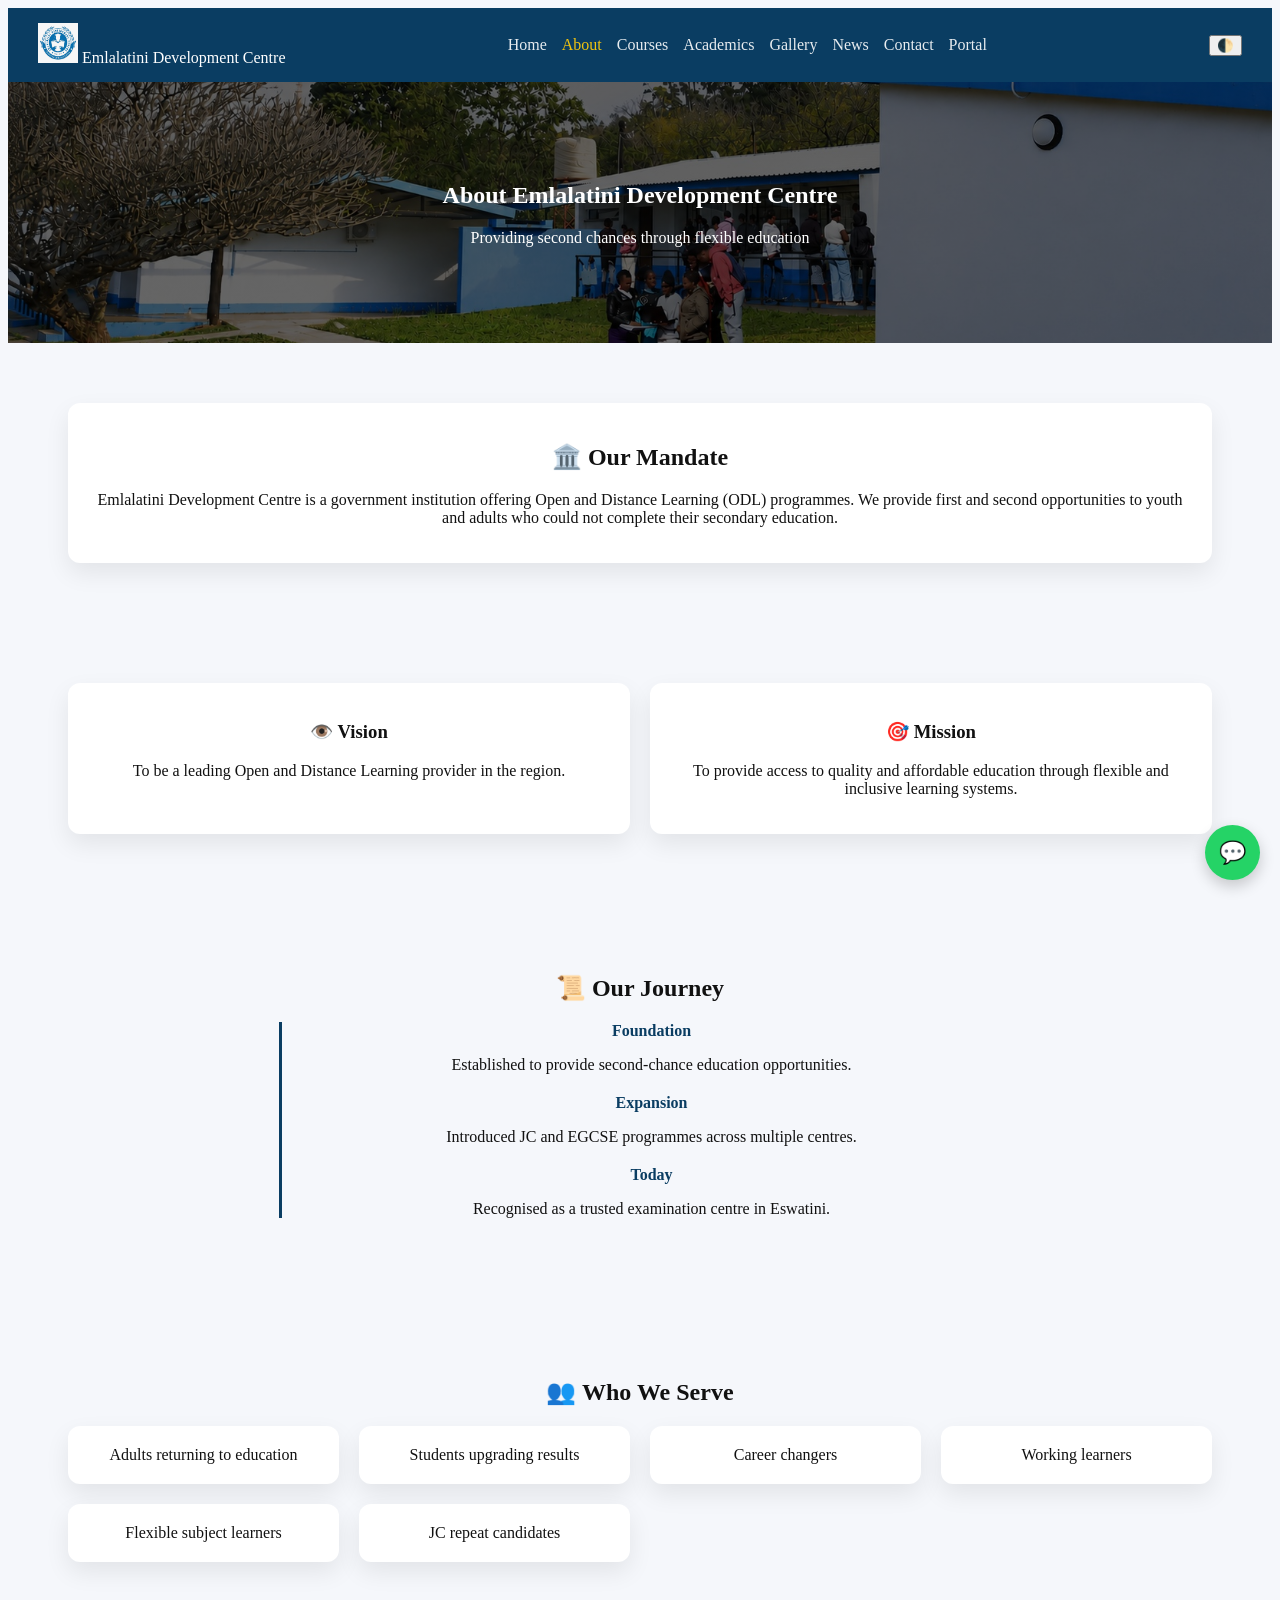
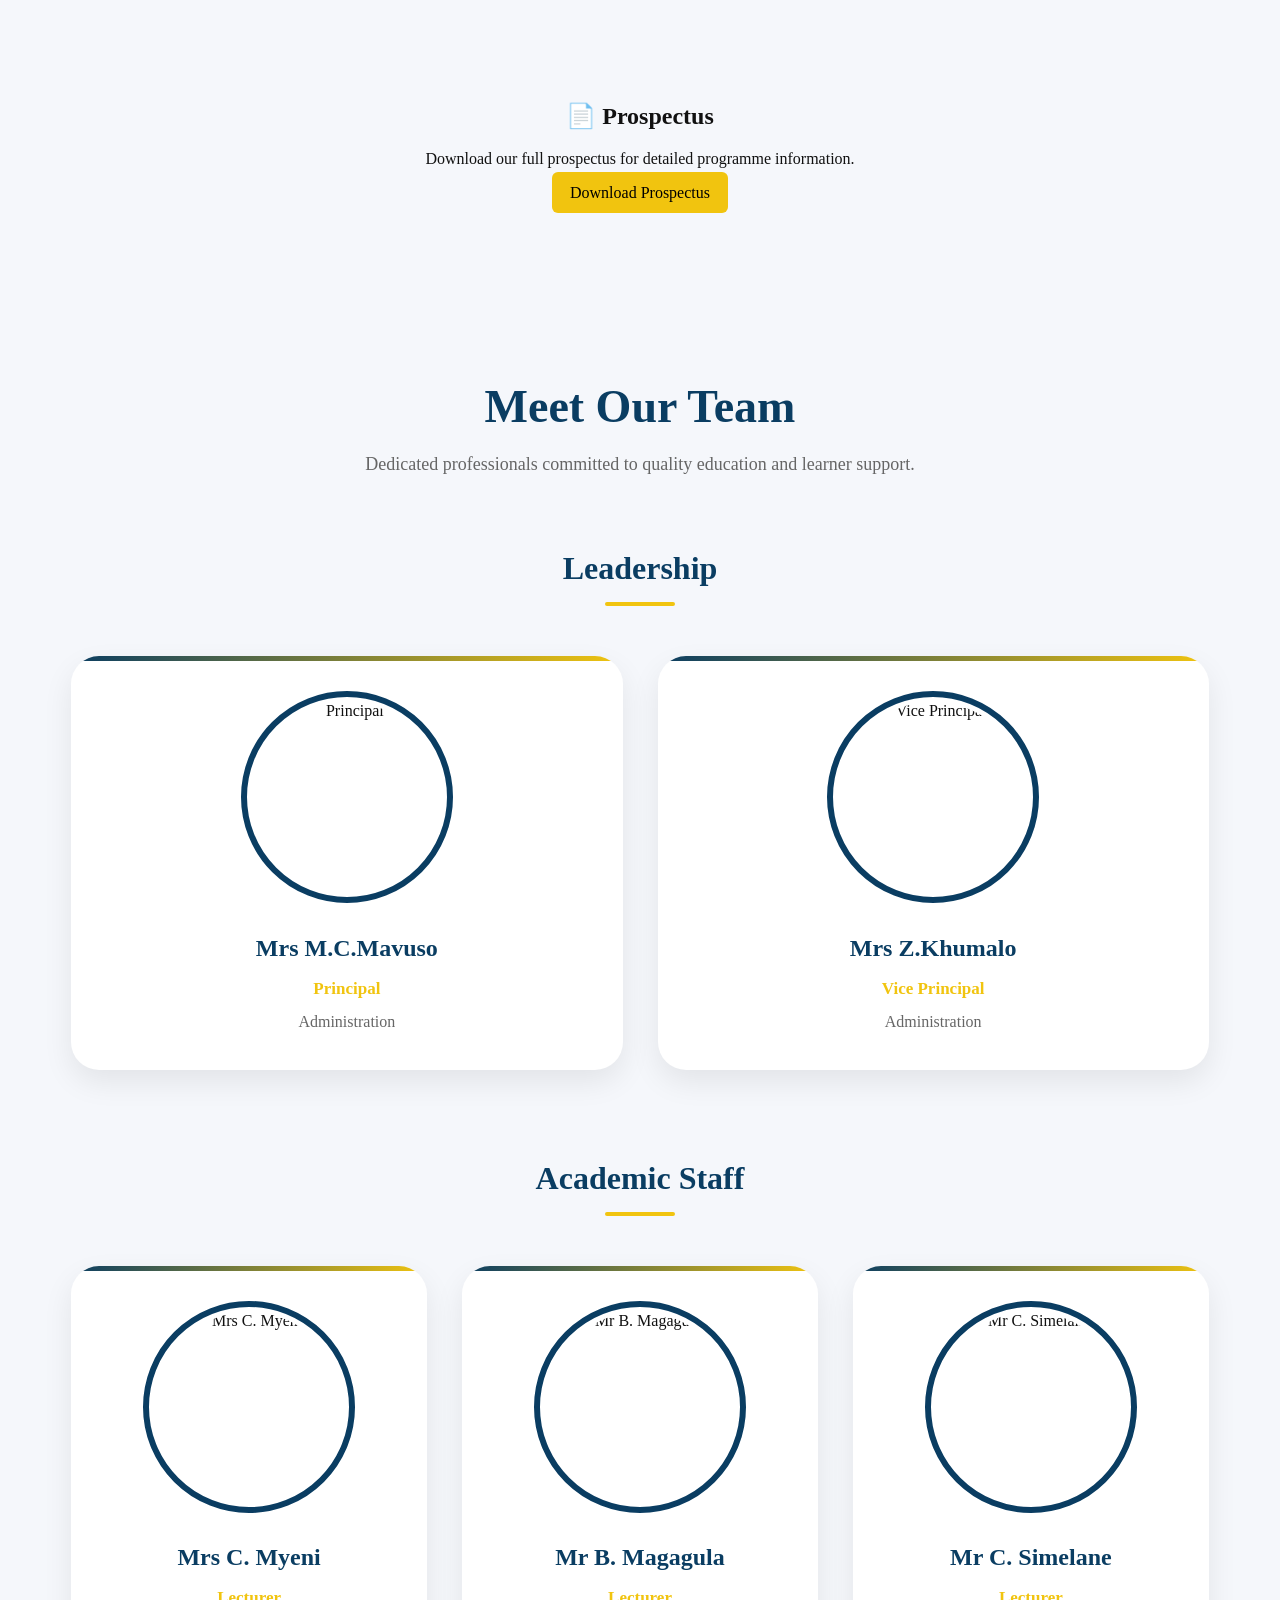
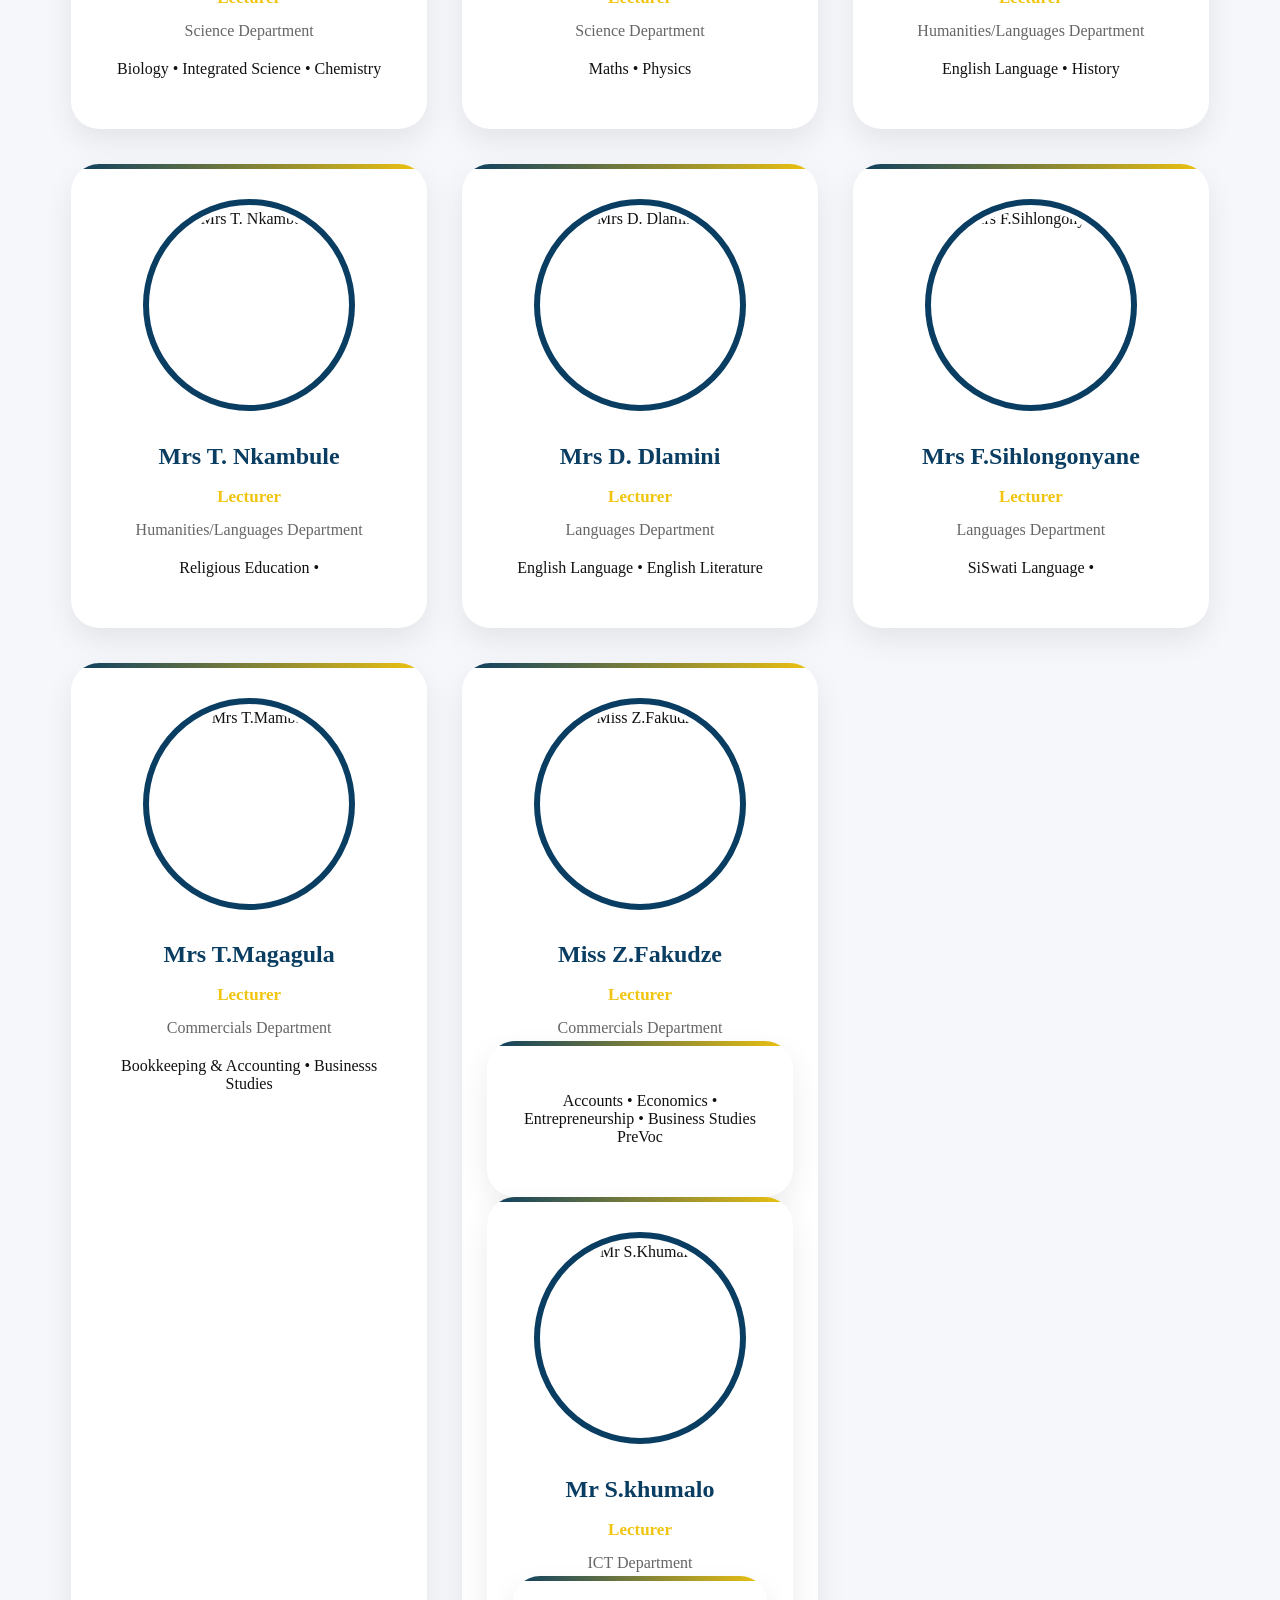
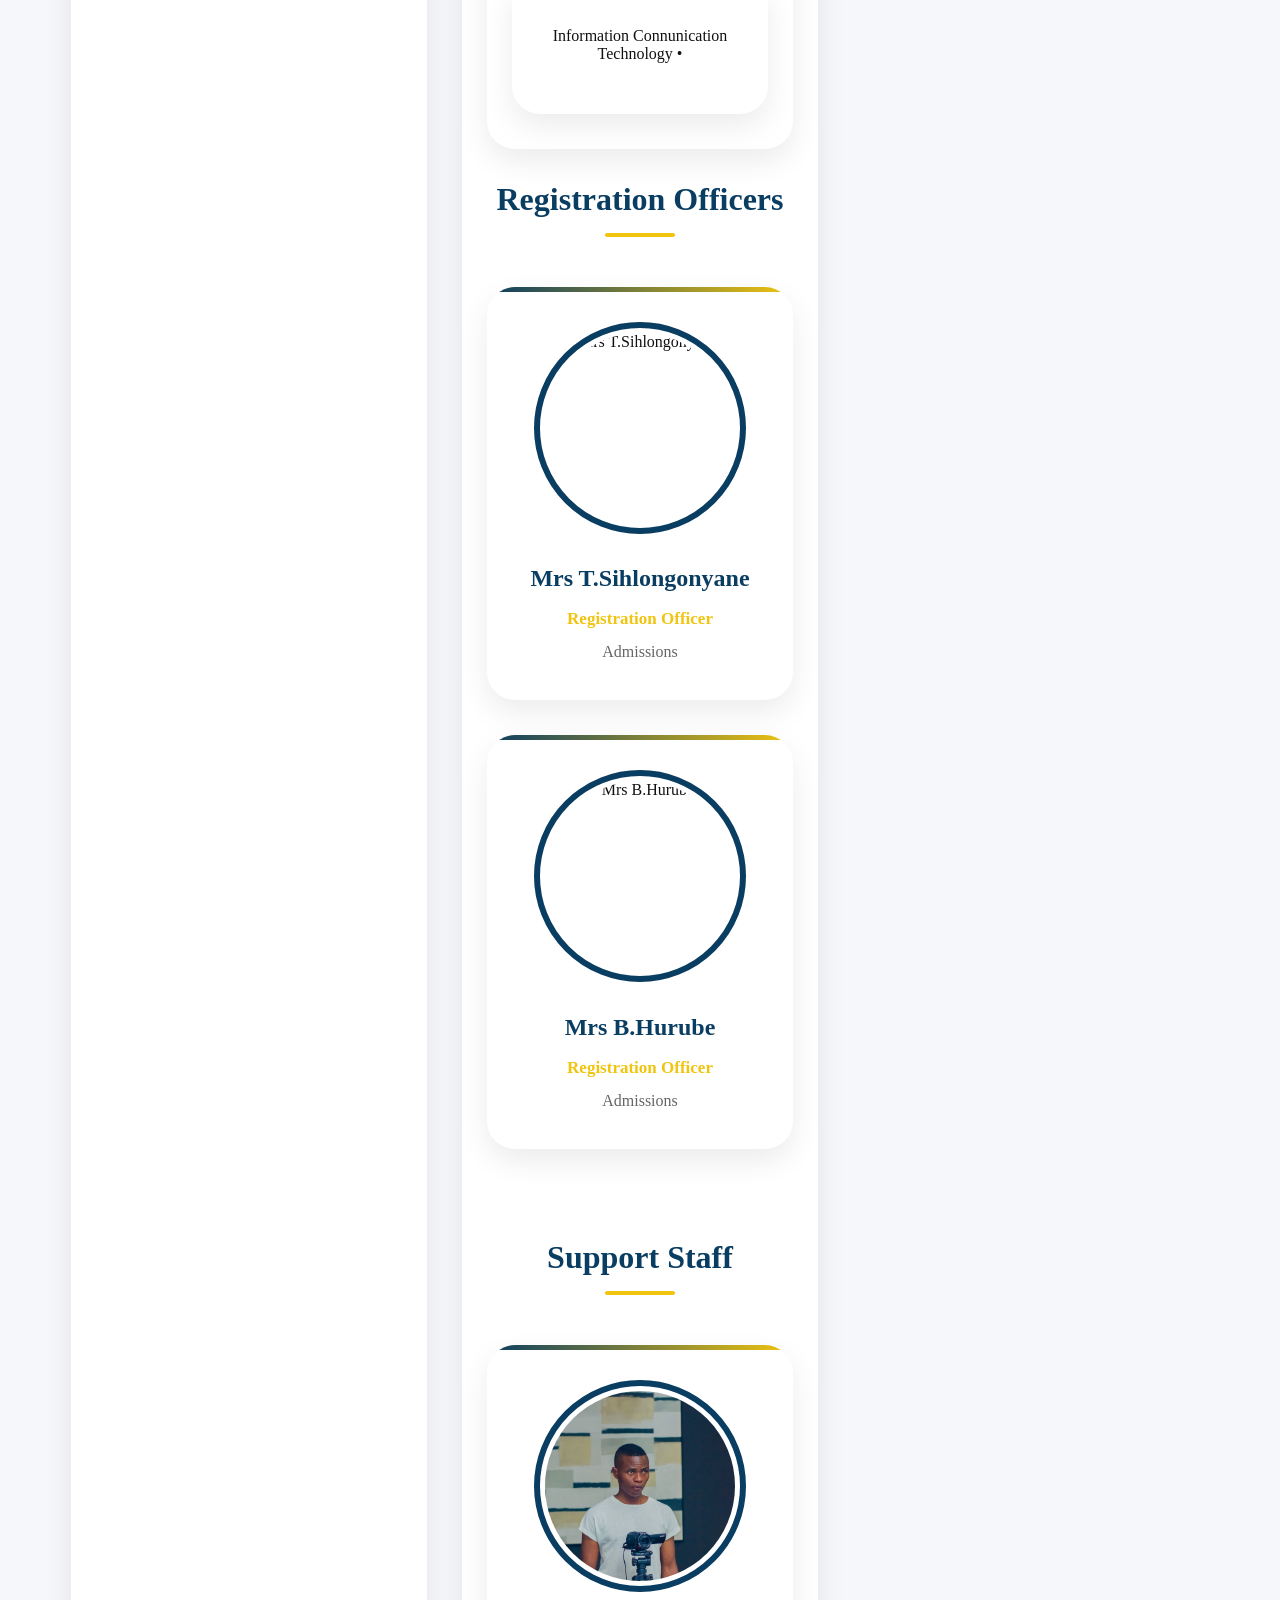
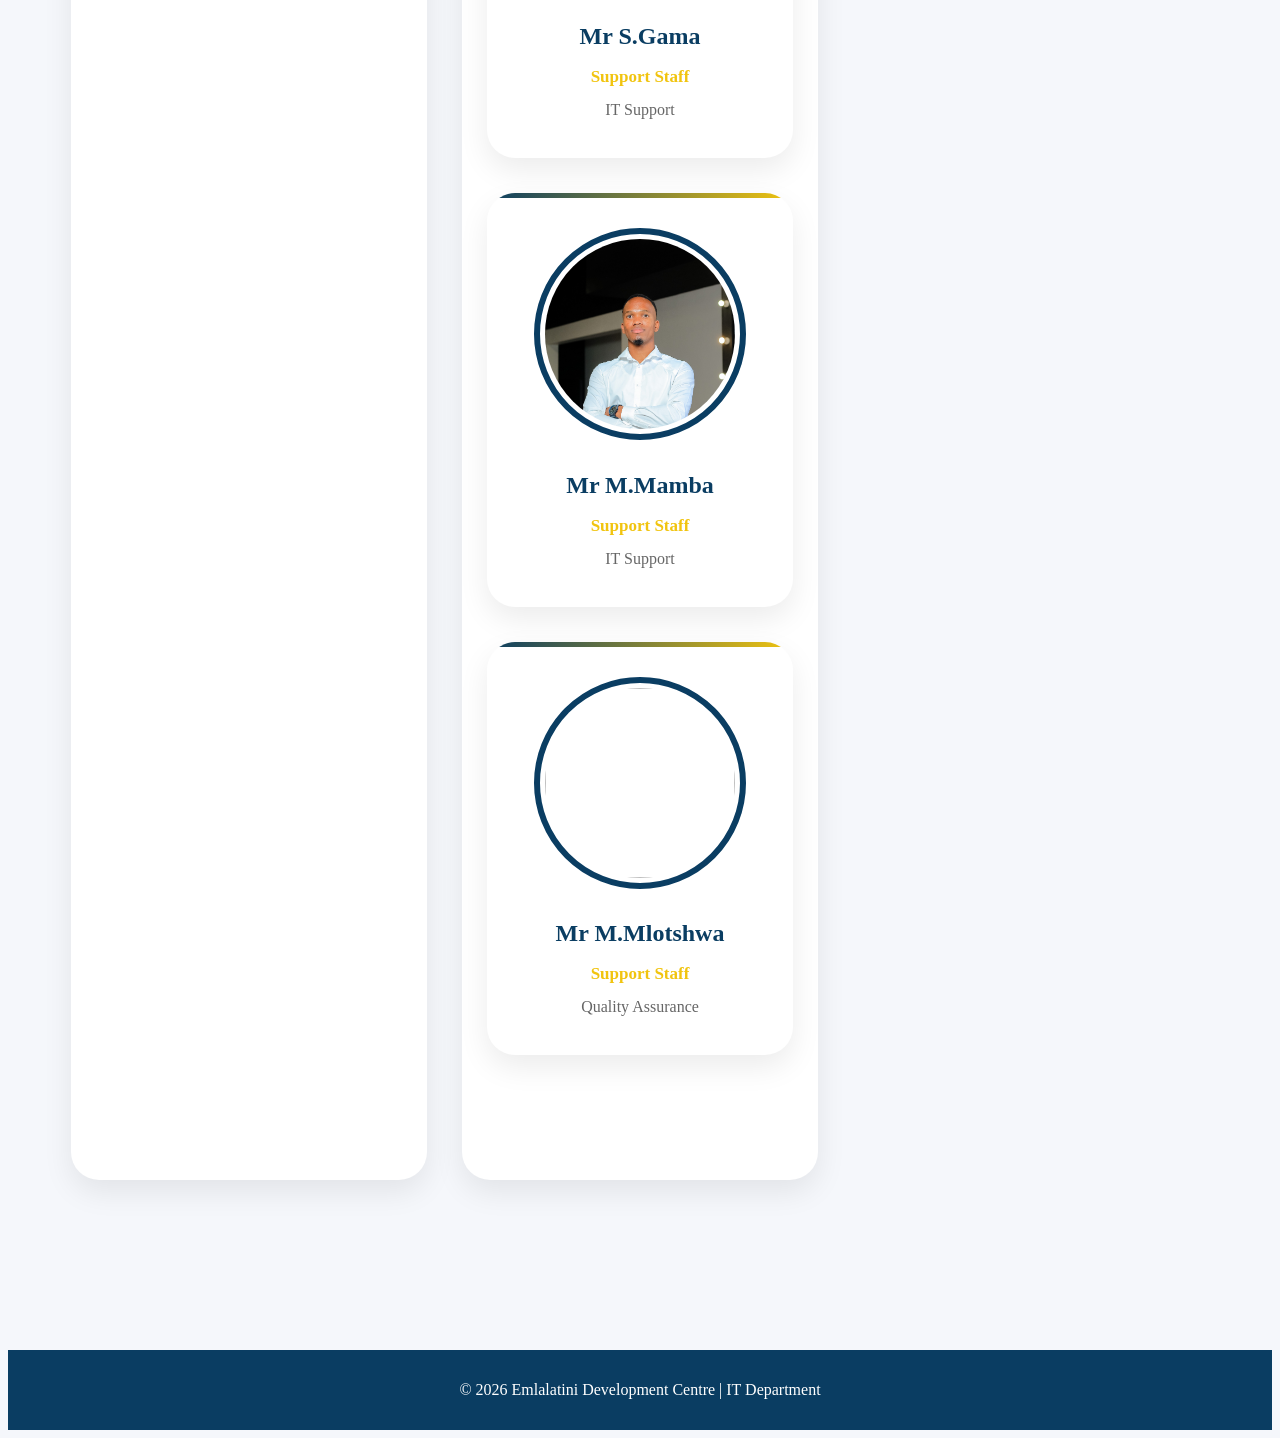
==== about.html @ 03e6cf5f "Update about.html" ====
<!-- ================== about.html ================== -->
<!DOCTYPE html>
<html lang="en">
<head>
<meta charset="UTF-8">
<meta name="viewport" content="width=device-width, initial-scale=1.0">
<title>About | Emlalatini</title>
<link rel="stylesheet" href="style.css">
<script defer src="script.js"></script>
<link rel="icon" type="image/png" href="images/logo.png">

<!-- Google tag (gtag.js) -->
<script async src="https://www.googletagmanager.com/gtag/js?id=G-715D47XJZZ"></script>
<script>
  window.dataLayer = window.dataLayer || [];
  function gtag(){dataLayer.push(arguments);}
  gtag('js', new Date());

  gtag('config', 'G-715D47XJZZ');
</script>
  
</head>
<body>
<header class="header">

<div class="logo" onclick="window.location='index.html'">
  <img src="images/logo.png" alt="Logo">
  <span>Emlalatini Development Centre</span>
</div>

    
  <nav id="nav">
    <a href="index.html">Home</a>
    <a class="active" href="about.html">About</a>
    <a href="courses.html">Courses</a>
    <a href="academics.html">Academics</a>
    <a href="gallery.html">Gallery</a>
    <a href="news.html">News</a>
    <a href="contact.html">Contact</a>
    <a href="login.html">Portal</a>
  </nav>
  <div class="actions">
    <button onclick="toggleDarkMode()" class="dark-btn">🌓</button>
    <div class="menu-toggle" onclick="toggleMenu()">☰</div>
  </div>
</header>

<section class="page-hero">
  <h1>About Emlalatini Development Centre</h1>
  <p>Providing second chances through flexible education</p>
</section>

<!-- MANDATE -->
<section class="section reveal">
  <div class="card">
    <h2>🏛️ Our Mandate</h2>
    <p>
      Emlalatini Development Centre is a government institution offering
      Open and Distance Learning (ODL) programmes. We provide first and
      second opportunities to youth and adults who could not complete
      their secondary education.
    </p>
  </div>
</section>

<!-- VISION & MISSION -->
<section class="section grid reveal">
  <div class="card">
    <h3>👁️ Vision</h3>
    <p>To be a leading Open and Distance Learning provider in the region.</p>
  </div>

  <div class="card">
    <h3>🎯 Mission</h3>
    <p>
      To provide access to quality and affordable education through
      flexible and inclusive learning systems.
    </p>
  </div>
</section>

<!-- TIMELINE -->
<section class="section reveal">
  <h2>📜 Our Journey</h2>

  <div class="timeline">
    <div class="timeline-item">
      <span>Foundation</span>
      <p>Established to provide second-chance education opportunities.</p>
    </div>

    <div class="timeline-item">
      <span>Expansion</span>
      <p>Introduced JC and EGCSE programmes across multiple centres.</p>
    </div>

    <div class="timeline-item">
      <span>Today</span>
      <p>Recognised as a trusted examination centre in Eswatini.</p>
    </div>
  </div>
</section>

<!-- TARGET GROUP -->
<section class="section reveal">
  <h2>👥 Who We Serve</h2>

  <div class="grid">
    <div class="card">Adults returning to education</div>
    <div class="card">Students upgrading results</div>
    <div class="card">Career changers</div>
    <div class="card">Working learners</div>
    <div class="card">Flexible subject learners</div>
    <div class="card">JC repeat candidates</div>
  </div>
</section>

<section class="section">
  <h2>📄 Prospectus</h2>
  <p>Download our full prospectus for detailed programme information.</p>

  <a href="docs/prospectus.pdf" class="btn" download>
    Download Prospectus
  </a>
</section>

  <!-- MEET THE TEAM -->
<section class="section team-section">

  <h2>Meet Our Team</h2>
  <p class="section-subtitle">
    Dedicated professionals committed to quality education and learner support.
  </p>

  <!-- LEADERSHIP -->
  <div class="team-category">
    <h3>Leadership</h3>

    <div class="team-grid">

      <div class="team-card">
        <img src="images/staff/principal.jpg" alt="Principal">
        <h4>Mrs M.C.Mavuso</h4>
        <p class="role">Principal</p>
        <span>Administration</span>
      </div>

      <div class="team-card">
        <img src="images/staff/vice-principal.jpg" alt="Vice Principal">
        <h4>Mrs Z.Khumalo</h4>
        <p class="role">Vice Principal</p>
        <span>Administration</span>
      </div>

    </div>
  </div>

  <!-- ACADEMIC STAFF -->
  <div class="team-category">
    <h3>Academic Staff</h3>

    <div class="team-grid">

     <div class="team-card expand-card">

  <!-- IMAGE -->
  <div class="team-image">
    <img src="images/staff/lecturer1.jpg" alt="Mrs C. Myeni">
  </div>

  <!-- DEFAULT INFO -->
  <div class="team-info">
    <h4>Mrs C. Myeni</h4>
    <p class="role">Lecturer</p>
    <span>Science Department</span>
  </div>

  <!-- HIDDEN DETAILS -->
  <div class="team-expand">

    <p class="subjects">
      Biology • Integrated Science • Chemistry
    </p>

        <div class="team-contact">

      <a href="mailto:nxumalo@emlalatini.org.sz">
        <i class="fas fa-envelope"></i>
      </a>

      <a href="tel:+26876631842">
        <i class="fas fa-phone"></i>
      </a>

      <a href="#">
        <i class="fab fa-facebook-f"></i>
      </a>

      <a href="#">
        <i class="fab fa-linkedin-in"></i>
      </a>

    </div>

  </div>

</div>

      <div class="team-card expand-card">

  <!-- IMAGE -->
  <div class="team-image">
    <img src="images/staff/lecturer2.jpg" alt="Mr B. Magagula">
  </div>

  <!-- DEFAULT INFO -->
  <div class="team-info">
    <h4>Mr B. Magagula</h4>
    <p class="role">Lecturer</p>
    <span>Science Department</span>
  </div>

  <!-- HIDDEN DETAILS -->
  <div class="team-expand">

    <p class="subjects">
      Maths • Physics
    </p>

       <div class="team-contact">

      <a href="mailto:bonganimagagula@emlalatini.org.sz">
        <i class="fas fa-envelope"></i>
      </a>

      <a href="tel:+26876631842">
        <i class="fas fa-phone"></i>
      </a>

      <a href="#">
        <i class="fab fa-facebook-f"></i>
      </a>

      <a href="#">
        <i class="fab fa-linkedin-in"></i>
      </a>

    </div>

  </div>

</div>

      <div class="team-card expand-card">

  <!-- IMAGE -->
  <div class="team-image">
    <img src="images/staff/lecturer3.jpg" alt="Mr C. Simelane">
  </div>

  <!-- DEFAULT INFO -->
  <div class="team-info">
    <h4>Mr C. Simelane</h4>
    <p class="role">Lecturer</p>
    <span>Humanities/Languages Department</span>
  </div>

  <!-- HIDDEN DETAILS -->
  <div class="team-expand">

    <p class="subjects">
      English Language • History
    </p>


    <div class="team-contact">

      <a href="mailto:cannansimelane@emlalatini.org.sz">
        <i class="fas fa-envelope"></i>
      </a>

      <a href="tel:+26876331762">
        <i class="fas fa-phone"></i>
      </a>

      <a href="#">
        <i class="fab fa-facebook-f"></i>
      </a>

      <a href="#">
        <i class="fab fa-linkedin-in"></i>
      </a>

    </div>

  </div>

</div>

      <div class="team-card expand-card">

  <!-- IMAGE -->
  <div class="team-image">
    <img src="images/staff/lecturer4.jpg" alt="Mrs T. Nkambule">
  </div>

  <!-- DEFAULT INFO -->
  <div class="team-info">
    <h4>Mrs T. Nkambule</h4>
    <p class="role">Lecturer</p>
    <span>Humanities/Languages Department</span>
  </div>

  <!-- HIDDEN DETAILS -->
  <div class="team-expand">

    <p class="subjects">
      Religious Education • 
    </p>

    <div class="team-contact">

      <a href="mailto:thobiledlamini@emlalatini.org.sz">
        <i class="fas fa-envelope"></i>
      </a>

      <a href="tel:+26876631842">
        <i class="fas fa-phone"></i>
      </a>

      <a href="#">
        <i class="fab fa-facebook-f"></i>
      </a>

      <a href="#">
        <i class="fab fa-linkedin-in"></i>
      </a>

    </div>

  </div>

</div>

      <div class="team-card expand-card">

  <!-- IMAGE -->
  <div class="team-image">
    <img src="images/staff/lecturer5.jpg" alt="Mrs D. Dlamini">
  </div>

  <!-- DEFAULT INFO -->
  <div class="team-info">
    <h4>Mrs D. Dlamini</h4>
    <p class="role">Lecturer</p>
    <span>Languages Department</span>
  </div>

  <!-- HIDDEN DETAILS -->
  <div class="team-expand">

    <p class="subjects">
      English Language • English Literature
    </p>

        <div class="team-contact">

      <a href="mailto:delisilemsimango@emlalatini.org.sz">
        <i class="fas fa-envelope"></i>
      </a>

      <a href="tel:+26876631842">
        <i class="fas fa-phone"></i>
      </a>

      <a href="#">
        <i class="fab fa-facebook-f"></i>
      </a>

      <a href="#">
        <i class="fab fa-linkedin-in"></i>
      </a>

    </div>

  </div>

</div>
      <div class="team-card">
        <img src="images/staff/lecturer6.jpg" alt="Mrs F.Sihlongonyane">
        <h4>Mrs F.Sihlongonyane</h4>
        <p class="role">Lecturer</p>
        <span>Languages Department</span>
        <!-- HIDDEN DETAILS -->
  <div class="team-expand">

    <p class="subjects">
      SiSwati Language • 
    </p>

        <div class="team-contact">

      <a href="mailto:delisilemsimango@emlalatini.org.sz">
        <i class="fas fa-envelope"></i>
      </a>

      <a href="tel:+26876631842">
        <i class="fas fa-phone"></i>
      </a>

      <a href="#">
        <i class="fab fa-facebook-f"></i>
      </a>

      <a href="#">
        <i class="fab fa-linkedin-in"></i>
      </a>

    </div>

  </div>
      </div>

      <div class="team-card">
        <img src="images/staff/lecturer7.jpg" alt="Mrs T.Mamba">
        <h4>Mrs T.Magagula</h4>
        <p class="role">Lecturer</p>
        <span>Commercials Department</span>

  <!-- HIDDEN DETAILS -->
  <div class="team-expand">

    <p class="subjects">
      Bookkeeping & Accounting • Businesss Studies
    </p>

        <div class="team-contact">

      <a href="mailto:@emlalatini.org.sz">
        <i class="fas fa-envelope"></i>
      </a>

      <a href="tel:+26876631842">
        <i class="fas fa-phone"></i>
      </a>

      <a href="#">
        <i class="fab fa-facebook-f"></i>
      </a>

      <a href="#">
        <i class="fab fa-linkedin-in"></i>
      </a>

    </div>

  </div>       
      </div>

      <div class="team-card">
        <img src="images/staff/lecturer8.jpg" alt="Miss Z.Fakudze">
        <h4>Miss Z.Fakudze</h4>
        <p class="role">Lecturer</p>
        <span>Commercials Department</span>
          <div class="team-card expand-card">

  <!-- HIDDEN DETAILS -->
  <div class="team-expand">

    <p class="subjects">
      Accounts • Economics • Entrepreneurship • Business Studies PreVoc
    </p>

        <div class="team-contact">

      <a href="mailto:zodwafakudze@emlalatini.org.sz">
        <i class="fas fa-envelope"></i>
      </a>

      <a href="tel:+26876631842">
        <i class="fas fa-phone"></i>
      </a>

      <a href="#">
        <i class="fab fa-facebook-f"></i>
      </a>

      <a href="#">
        <i class="fab fa-linkedin-in"></i>
      </a>

    </div>

  </div>
      </div>

      <div class="team-card">
        <img src="images/staff/lecturer8.jpg" alt="Mr S.Khumalo">
        <h4>Mr S.khumalo</h4>
        <p class="role">Lecturer</p>
        <span>ICT Department</span>
        
          <div class="team-card expand-card">

  <!-- HIDDEN DETAILS -->
  <div class="team-expand">

    <p class="subjects">
      Information Connunication Technology •
    </p>

        <div class="team-contact">

      <a href="mailto:@emlalatini.org.sz">
        <i class="fas fa-envelope"></i>
      </a>

      <a href="tel:+26876631842">
        <i class="fas fa-phone"></i>
      </a>

      <a href="#">
        <i class="fab fa-facebook-f"></i>
      </a>

      <a href="#">
        <i class="fab fa-linkedin-in"></i>
      </a>

    </div>

  </div>
      </div>
      </div>

  <!-- REGISTRATION -->
  <div class="team-category">
    <h3>Registration Officers</h3>

    <div class="team-grid">

      <div class="team-card">
        <img src="images/staff/reg1.jpg" alt="Mrs T.Sihlongonyane">
        <h4>Mrs T.Sihlongonyane</h4>
        <p class="role">Registration Officer</p>
        <span>Admissions</span>
      </div>

      <div class="team-card">
        <img src="images/staff/reg2.jpg" alt="Mrs B.Hurube">
        <h4>Mrs B.Hurube</h4>
        <p class="role">Registration Officer</p>
        <span>Admissions</span>
      </div>

    </div>
  </div>

  <!-- SUPPORT STAFF -->
  <div class="team-category">
    <h3>Support Staff</h3>

    <div class="team-grid">


      <div class="team-card">
        <img src="images/staff/support1.jpeg" alt="">
        <h4>Mr S.Gama</h4>
        <p class="role">Support Staff</p>
        <span>IT Support</span>
      </div>

        <div class="team-card">
        <img src="images/staff/support2.jpg" alt="">
        <h4>Mr M.Mamba</h4>
        <p class="role">Support Staff</p>
        <span>IT Support</span>
      </div>

      <div class="team-card">
        <img src="images/staff/support3.jpg" alt="">
        <h4>Mr M.Mlotshwa</h4>
        <p class="role">Support Staff</p>
        <span>Quality Assurance</span>
      </div>

    </div>
  </div>

</section>

<a href="https://wa.me/26876631842?text=Hello%20I%20want%20to%20enquire%20about%20admissions" 
   class="whatsapp-float" target="_blank">
  💬
</a>

<footer><p>&copy; 2026 Emlalatini Development Centre | IT Department</p></footer>
</body>
</html>
---- style.css ----
<!-- ================== style.css ================== -->
body{margin:0;font-family:Poppins,sans-serif;background:var(--bg);color:var(--text);scroll-behavior:smooth;}
:root{--bg:#f5f7fb;--text:#111;--primary:#0a3d62;--accent:#f1c40f;}
body.dark{--bg:#0f172a;--text:#e5e7eb;}

.header{display:flex;justify-content:space-between;align-items:center;padding:15px 30px;background:var(--primary);color:#fff;position:sticky;top:0;z-index:1000;}
nav{display:flex;gap:15px;}
nav a{color:#fff;text-decoration:none;opacity:.9;}
nav a.active,nav a:hover{opacity:1;color:var(--accent);}

.hero{height:80vh;display:flex;align-items:center;justify-content:center;text-align:center;position:relative;background:url('images/banner.jpg') center/cover;color:#fff;}
.hero-overlay{position:absolute;inset:0;background:rgba(0,0,0,.6);}
.hero-content{position:relative;}

.section{padding:60px;text-align:center;}

.grid{display:grid;grid-template-columns:repeat(auto-fit,minmax(220px,1fr));gap:20px;}
.card{background:#fff;padding:20px;border-radius:12px;box-shadow:0 10px 25px rgba(0,0,0,.08);transition:.3s;}
.card:hover{transform:translateY(-6px);}

.cta{background:var(--primary);color:#fff;padding:50px;text-align:center;}

.btn{background:var(--accent);padding:12px 18px;border:none;border-radius:6px;cursor:pointer;text-decoration:none;color:#000;}

.reveal{opacity:0;transform:translateY(30px);transition:1s;}
.reveal.active{opacity:1;transform:translateY(0);}

@media(max-width:768px){nav{display:none;flex-direction:column;position:absolute;top:60px;right:0;background:var(--primary);padding:20px;}nav.show{display:flex;}}

/* TIMELINE */
.timeline {
  border-left: 3px solid var(--primary);
  padding-left: 20px;
  max-width: 700px;
  margin: auto;
}

.timeline-item {
  margin-bottom: 20px;
}

.timeline-item span {
  font-weight: bold;
  color: var(--primary);
}

/* PAGE HERO */
.page-hero {
  background: linear-gradient(rgba(0,0,0,.6), rgba(0,0,0,.6)),
              url('images/banner.jpg') center/cover;
  color: #fff;
  text-align: center;
  padding: 80px 20px;
}

/* CARD IMPROVEMENT */
.card {
  background: #fff;
  border-radius: 12px;
  padding: 20px;
  box-shadow: 0 10px 25px rgba(0,0,0,0.08);
  transition: 0.3s;
}

.card:hover {
  transform: translateY(-5px);
}

/* GRID */
.grid {
  display: grid;
  grid-template-columns: repeat(auto-fit, minmax(220px,1fr));
  gap: 20px;
}
background: url('images/banner.jpg');

/* LOGO */
.logo {
  display: flex;
  align-items: center;
  gap: 10px;
  cursor: pointer;
}

.logo img {
  height: 40px;
}

/* GALLERY GRID */
.gallery-grid {
  display: grid;
  grid-template-columns: repeat(auto-fit, minmax(200px,1fr));
  gap: 15px;
}

.gallery-grid img {
  width: 100%;
  border-radius: 10px;
  cursor: pointer;
  transition: 0.3s;
}

.gallery-grid img:hover {
  transform: scale(1.05);
}

/* FOOTER FIX */
body {
  display: flex;
  flex-direction: column;
  min-height: 100vh;
}

footer {
  margin-top: auto;
  text-align: center;
  padding: 15px;
  background: #0a3d62;
  color: white;
}

/* CENTER FOOTER */
.footer p {
  margin: 0;
}

/* HAMBURGER DEFAULT (HIDDEN ON DESKTOP) */
.menu-toggle {
  display: none;
  font-size: 24px;
  cursor: pointer;
}

/* MOBILE VIEW */
@media (max-width: 768px) {

  .menu-toggle {
    display: block;
  }

  nav {
    display: none;
    flex-direction: column;
    position: absolute;
    top: 70px;
    right: 0;
    background: var(--primary);
    width: 200px;
    padding: 20px;
  }

  nav.show {
    display: flex;
  }
}

:root {
  --bg: #f5f7fb;
  --text: #111;
  --primary: #0a3d62;
}

body {
  background: var(--bg);
  color: var(--text);
}

body.dark {
  --bg: #0f172a;
  --text: #e5e7eb;
}
body.dark .card {
  background: #1e293b;
  color: #e5e7eb;
}

body.dark nav {
  background: #0a3d62;
}

.whatsapp-float {
  position: fixed;
  bottom: 20px;
  right: 20px;
  background: #25D366;
  color: white;
  font-size: 22px;
  width: 55px;
  height: 55px;
  display: flex;
  align-items: center;
  justify-content: center;
  border-radius: 50%;
  text-decoration: none;
  box-shadow: 0 6px 15px rgba(0,0,0,0.2);
  z-index: 999;
  transition: 0.3s;
}

.whatsapp-float:hover {
  transform: scale(1.1);
}

/* CAROUSEL */
.carousel {
  position: relative;
  max-width: 800px;
  margin: auto;
}

/* SLIDES (FADE STYLE) */
.slide {
  position: absolute;
  width: 100%;
  opacity: 0;
  transition: opacity 0.6s ease-in-out;
  text-align: center;
}

.slide.active {
  opacity: 1;
  position: relative;
}

/* IMAGE (UNIFORM + RESPONSIVE) */
.slide img {
  width: 100%;
  height: 220px;              /* 🔥 uniform height */
  object-fit: cover;          /* 🔥 clean cropping */
  border-radius: 12px;
  display: block;
  transition: transform 0.4s ease; /* hover animation */
}

/* HOVER EFFECT */
.slide:hover img {
  transform: scale(1.05);
}

/* OPTIONAL (MODERN RESPONSIVE CONTROL) */
@supports (aspect-ratio: 16/9) {
  .slide img {
    height: auto;
    aspect-ratio: 16 / 9;     /* 🔥 keeps consistent ratio */
  }
}

/* CAPTION */
.slide p {
  margin-top: 12px;
  font-size: 14px;
  color: var(--text);
  opacity: 0.85;
  line-height: 1.4;
  padding: 0 10px;
}

/* CONTROLS */
.prev, .next {
  position: absolute;
  top: 45%;
  transform: translateY(-50%);
  background: rgba(0,0,0,0.5);
  color: white;
  border: none;
  padding: 10px;
  cursor: pointer;
  border-radius: 50%;
}

.prev { left: 10px; }
.next { right: 10px; }

/* DOTS */
.dots {
  text-align: center;
  margin-top: 15px;
}

.dot {
  height: 10px;
  width: 10px;
  margin: 5px;
  display: inline-block;
  background: #bbb;
  border-radius: 50%;
  cursor: pointer;
}

.dot.active {
  background: var(--primary);
}

/* SOCIAL LINKS */
.social-links {
  display: flex;
  gap: 12px;
  align-items: center;
}

.social-links a {
  display: flex;
  align-items: center;
  justify-content: center;
  width: 38px;
  height: 38px;
  border-radius: 50%;
  background: #f1f1f1;
  color: #0a3d62;
  transition: all 0.3s ease;
  font-size: 16px;
}

/* HOVER EFFECTS */
.social-links a:hover {
  transform: translateY(-3px) scale(1.05);
  color: white;
}

/* BRAND COLORS ON HOVER */
.social-links a:nth-child(1):hover {
  background: #1877f2; /* Facebook */
}

.social-links a:nth-child(2):hover {
  background: #e1306c; /* Instagram */
}

.social-links a:nth-child(3):hover {
  background: #000000; /* X */
}

.social-links a:nth-child(4):hover {
  background: #25d366; /* WhatsApp */
}

/* ==================================================
   PREMIUM TEAM SECTION
================================================== */

.team-section {
  padding: 80px 5%;
  background: #f5f7fb;
}

/* TITLE */
.team-section h2 {
  text-align: center;
  font-size: 46px;
  color: #0a3d62;
  margin-bottom: 15px;
}

.team-section .section-subtitle {
  text-align: center;
  max-width: 750px;
  margin: 0 auto 70px;
  color: #666;
  line-height: 1.8;
  font-size: 18px;
}

/* CATEGORY */
.team-category {
  margin-bottom: 90px;
}

.team-category h3 {
  text-align: center;
  font-size: 32px;
  color: #0a3d62;
  margin-bottom: 50px;
  position: relative;
}

.team-category h3::after {
  content: "";
  width: 70px;
  height: 4px;
  background: #f1c40f;
  display: block;
  margin: 15px auto 0;
  border-radius: 30px;
}

/* GRID */
.team-grid {
  display: grid;
  grid-template-columns: repeat(auto-fit, minmax(280px, 1fr));
  gap: 35px;
  align-items: stretch;
}

/* CARD */
.team-card {
  background: #fff;
  border-radius: 28px;
  padding: 35px 25px;
  text-align: center;
  box-shadow: 0 12px 30px rgba(0,0,0,0.08);
  transition: all 0.35s ease;
  position: relative;
  overflow: hidden;
}

/* TOP BORDER */
.team-card::before {
  content: "";
  position: absolute;
  top: 0;
  left: 0;
  width: 100%;
  height: 5px;
  background: linear-gradient(90deg, #0a3d62, #f1c40f);
}

/* HOVER */
.team-card:hover {
  transform: translateY(-10px);
  box-shadow: 0 18px 40px rgba(0,0,0,0.14);
}

/* IMAGE */
.team-card img {
  width: 190px !important;
  height: 190px !important;
  border-radius: 50% !important;
  object-fit: cover !important;
  object-position: center top;
  display: block;
  margin: 0 auto 25px auto;
  border: 6px solid #0a3d62;
  padding: 5px;
  background: #fff;
  transition: transform 0.4s ease;
}

/* IMAGE HOVER */
.team-card:hover img {
  transform: scale(1.06);
}

/* NAME */
.team-card h4 {
  font-size: 24px;
  color: #0a3d62;
  margin-bottom: 10px;
}

/* ROLE */
.team-card .role {
  color: #f1c40f;
  font-weight: 700;
  font-size: 17px;
  margin-bottom: 10px;
}

/* DEPARTMENT */
.team-card span {
  display: block;
  color: #666;
  font-size: 16px;
  line-height: 1.6;
}

/* DARK MODE SUPPORT */
body.dark .team-card {
  background: #1e293b;
}

body.dark .team-card h4 {
  color: #fff;
}

body.dark .team-card span {
  color: #cbd5e1;
}

/* MOBILE */
@media (max-width: 768px) {

  .team-section {
    padding: 60px 20px;
  }

  .team-section h2 {
    font-size: 34px;
  }

  .team-category h3 {
    font-size: 26px;
  }

  .team-card {
    padding: 30px 20px;
  }

  .team-card img {
    width: 150px !important;
    height: 150px !important;
  }

  .team-card h4 {
    font-size: 21px;
  }

  /* =========================================
   HOVER OVERLAY TEAM EFFECT
========================================= */

/* IMAGE WRAPPER */
.team-image {
  position: relative;
  width: 190px;
  height: 190px;
  margin: 0 auto 25px;
  border-radius: 50%;
  overflow: hidden;
}

/* IMAGE */
.team-image img {
  width: 100% !important;
  height: 100% !important;
  object-fit: cover;
  border-radius: 50%;
  transition: 0.5s ease;
  border: 5px solid #0a3d62;
}

/* OVERLAY */
.team-overlay {
  position: absolute;
  inset: 0;
  background: rgba(10, 61, 98, 0.92);
  color: white;
  border-radius: 50%;

  display: flex;
  flex-direction: column;
  justify-content: center;
  align-items: center;

  text-align: center;
  padding: 20px;

  opacity: 0;
  transform: scale(0.85);

  transition: all 0.4s ease;
}

/* SHOW OVERLAY */
.team-card:hover .team-overlay {
  opacity: 1;
  transform: scale(1);
}
/* ======================================
   EXPANDING TEAM CARD
====================================== */

.expand-card {
  position: relative;
  overflow: hidden;
  transition: all 0.45s ease;
  min-height: 420px;
}

/* IMAGE */
.expand-card .team-image {
  width: 190px;
  height: 190px;
  margin: auto;
  margin-bottom: 25px;
}

.expand-card .team-image img {
  width: 100% !important;
  height: 100% !important;
  object-fit: cover;
  border-radius: 50%;
  border: 5px solid #0a3d62;
  transition: 0.4s ease;
}

/* HOVER IMAGE */
.expand-card:hover .team-image img {
  transform: scale(1.08);
}

/* INFO */
.expand-card .team-info {
  transition: 0.4s ease;
}

/* EXPAND SECTION */
.team-expand {
  max-height: 0;
  opacity: 0;
  overflow: hidden;
  transition:
    max-height 0.5s ease,
    opacity 0.4s ease,
    margin-top 0.4s ease;

  margin-top: 0;
}

/* SHOW ON HOVER */
.expand-card:hover .team-expand {
  max-height: 300px;
  opacity: 1;
  margin-top: 25px;
}

/* SUBJECTS */
.subjects {
  color: #f1c40f;
  font-weight: 600;
  margin-bottom: 15px;
  line-height: 1.6;
}

/* BIO */
.bio {
  color: #666;
  line-height: 1.7;
  margin-bottom: 20px;
  font-size: 15px;
}

/* CONTACTS */
.team-contact {
  display: flex;
  justify-content: center;
  gap: 12px;
}

/* ICONS */
.team-contact a {
  width: 40px;
  height: 40px;
  border-radius: 50%;
  background: #0a3d62;
  color: white;

  display: flex;
  align-items: center;
  justify-content: center;

  text-decoration: none;
  transition: 0.3s ease;
}

/* HOVER */
.team-contact a:hover {
  background: #f1c40f;
  color: #0a3d62;
  transform: translateY(-4px);
}

/* MOBILE */
@media(max-width:768px){

  .team-expand {
    max-height: 300px;
    opacity: 1;
    margin-top: 20px;
  }

}
}/* TOP ALERT */
.top-alert {
  background: #ffcc00;
  color: #000;
  text-align: center;
  padding: 12px;
  font-weight: 600;
  font-size: 15px;
  position: sticky;
  top: 0;
  z-index: 9999;
}

.top-alert a {
  color: #0a3d62;
  text-decoration: underline;
}
/* APPLICATION BOX */
.application-box {
  margin-top: 50px;
  padding: 35px;
  border-radius: 20px;
  background: linear-gradient(
    135deg,
    #0a3d62,
    #145c94
  );
  color: white;
  text-align: center;
}

.application-box h2 {
  margin-bottom: 15px;
}

.application-box p {
  max-width: 650px;
  margin: auto;
  opacity: 0.9;
  margin-bottom: 25px;
}

/* APPLY BUTTON */
.apply-btn {
  background: #ffcc00;
  color: #000;
  font-weight: bold;
}

.apply-btn:hover {
  background: white;
}

/* SECTION TITLE */
.section-title {
  text-align: center;
  max-width: 750px;
  margin: auto;
  margin-bottom: 50px;
}

.section-title p {
  opacity: 0.85;
  line-height: 1.7;
}

/* LMS GRID */
.platform-grid {
  display: grid;
  grid-template-columns: repeat(auto-fit, minmax(270px, 1fr));
  gap: 30px;
}

/* LMS CARD */
.platform-card {
  background: var(--card-bg);
  border-radius: 22px;
  padding: 35px 25px;
  text-align: center;
  box-shadow: 0 8px 22px rgba(0,0,0,0.08);
  transition: all 0.35s ease;
  position: relative;
  overflow: hidden;
}

.platform-card:hover {
  transform: translateY(-10px);
  box-shadow: 0 15px 35px rgba(0,0,0,0.15);
}

/* ICON */
.platform-icon {
  width: 100px;
  height: 100px;
  margin: auto;
  margin-bottom: 20px;
}

.platform-icon img {
  width: 100%;
  height: 100%;
  object-fit: contain;
}

/* TITLE */
.platform-card h3 {
  margin-bottom: 10px;
}

/* LEVEL TAG */
.platform-level {
  display: inline-block;
  background: rgba(10,61,98,0.1);
  color: var(--primary);
  padding: 6px 14px;
  border-radius: 30px;
  font-size: 14px;
  margin-bottom: 18px;
  font-weight: 600;
}

/* TEXT */
.platform-card p {
  opacity: 0.8;
  line-height: 1.7;
  margin-bottom: 25px;
}
/* CONTACT CARD */
.contact-card {
  max-width: 700px;
  margin: auto;
  text-align: center;
  padding: 50px 30px;
  background: var(--card-bg);
  border-radius: 24px;
  box-shadow: 0 10px 28px rgba(0,0,0,0.08);
}

/* ICON */
.contact-icon {
  width: 90px;
  height: 90px;
  margin: auto;
  margin-bottom: 25px;
  border-radius: 50%;
  background: rgba(10,61,98,0.1);
  display: flex;
  align-items: center;
  justify-content: center;
}

.contact-icon i {
  font-size: 36px;
  color: var(--primary);
}

/* TEXT */
.contact-card p {
  max-width: 600px;
  margin: auto;
  line-height: 1.8;
  opacity: 0.85;
  margin-bottom: 30px;
}

/* VIDEO SECTION */
.video-subtitle {
  text-align: center;
  max-width: 700px;
  margin: auto;
  margin-bottom: 40px;
  opacity: 0.85;
}

/* VIDEO GRID */
.video-grid {
  display: grid;
  grid-template-columns: repeat(auto-fit, minmax(300px, 1fr));
  gap: 30px;
}

/* VIDEO CARD */
.video-card {
  background: var(--card-bg);
  border-radius: 22px;
  overflow: hidden;
  box-shadow: 0 8px 22px rgba(0,0,0,0.08);
  transition: 0.3s ease;
}

.video-card:hover {
  transform: translateY(-8px);
  box-shadow: 0 15px 35px rgba(0,0,0,0.15);
}

/* VIDEO */
.video-card video {
  width: 100%;
  height: 220px;
  object-fit: cover;
  display: block;
}

/* TEXT */
.video-card h3 {
  padding: 18px 20px 8px;
}

.video-card p {
  padding: 0 20px 20px;
  opacity: 0.8;
  line-height: 1.6;
}
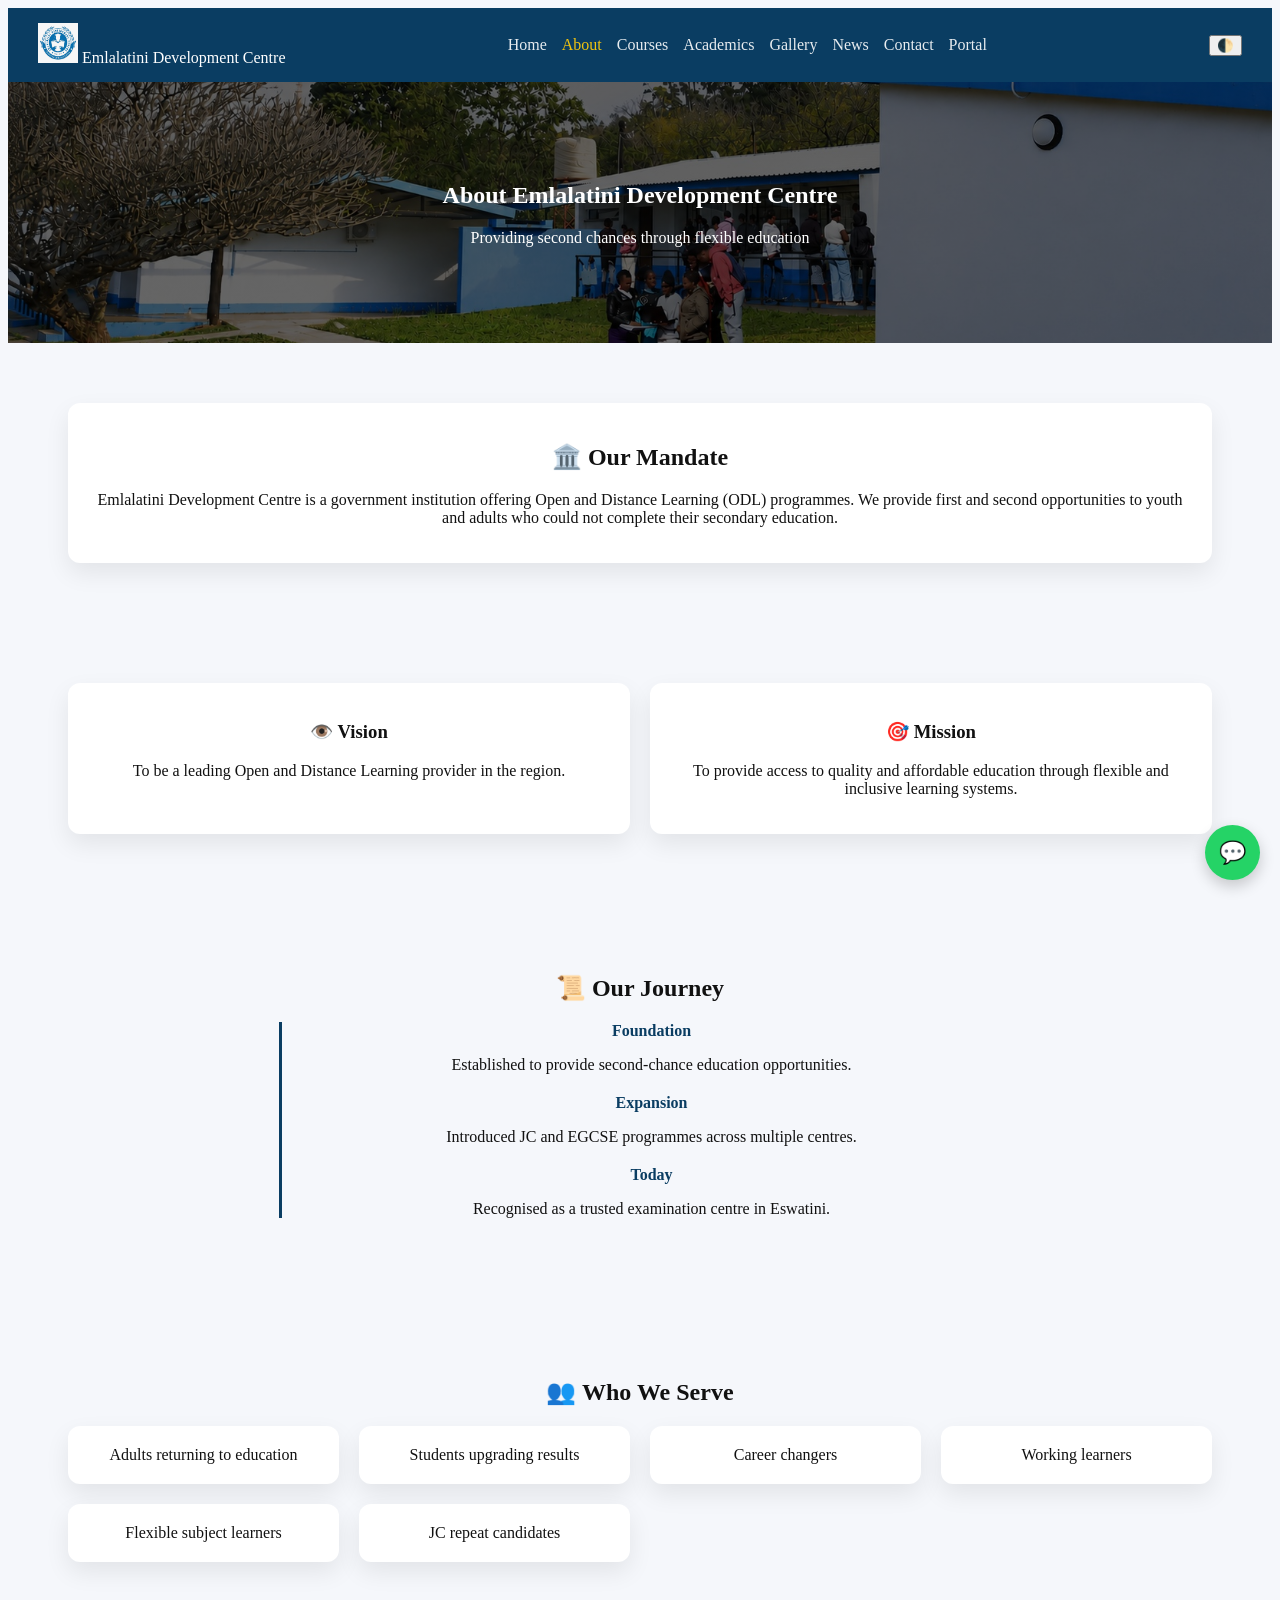
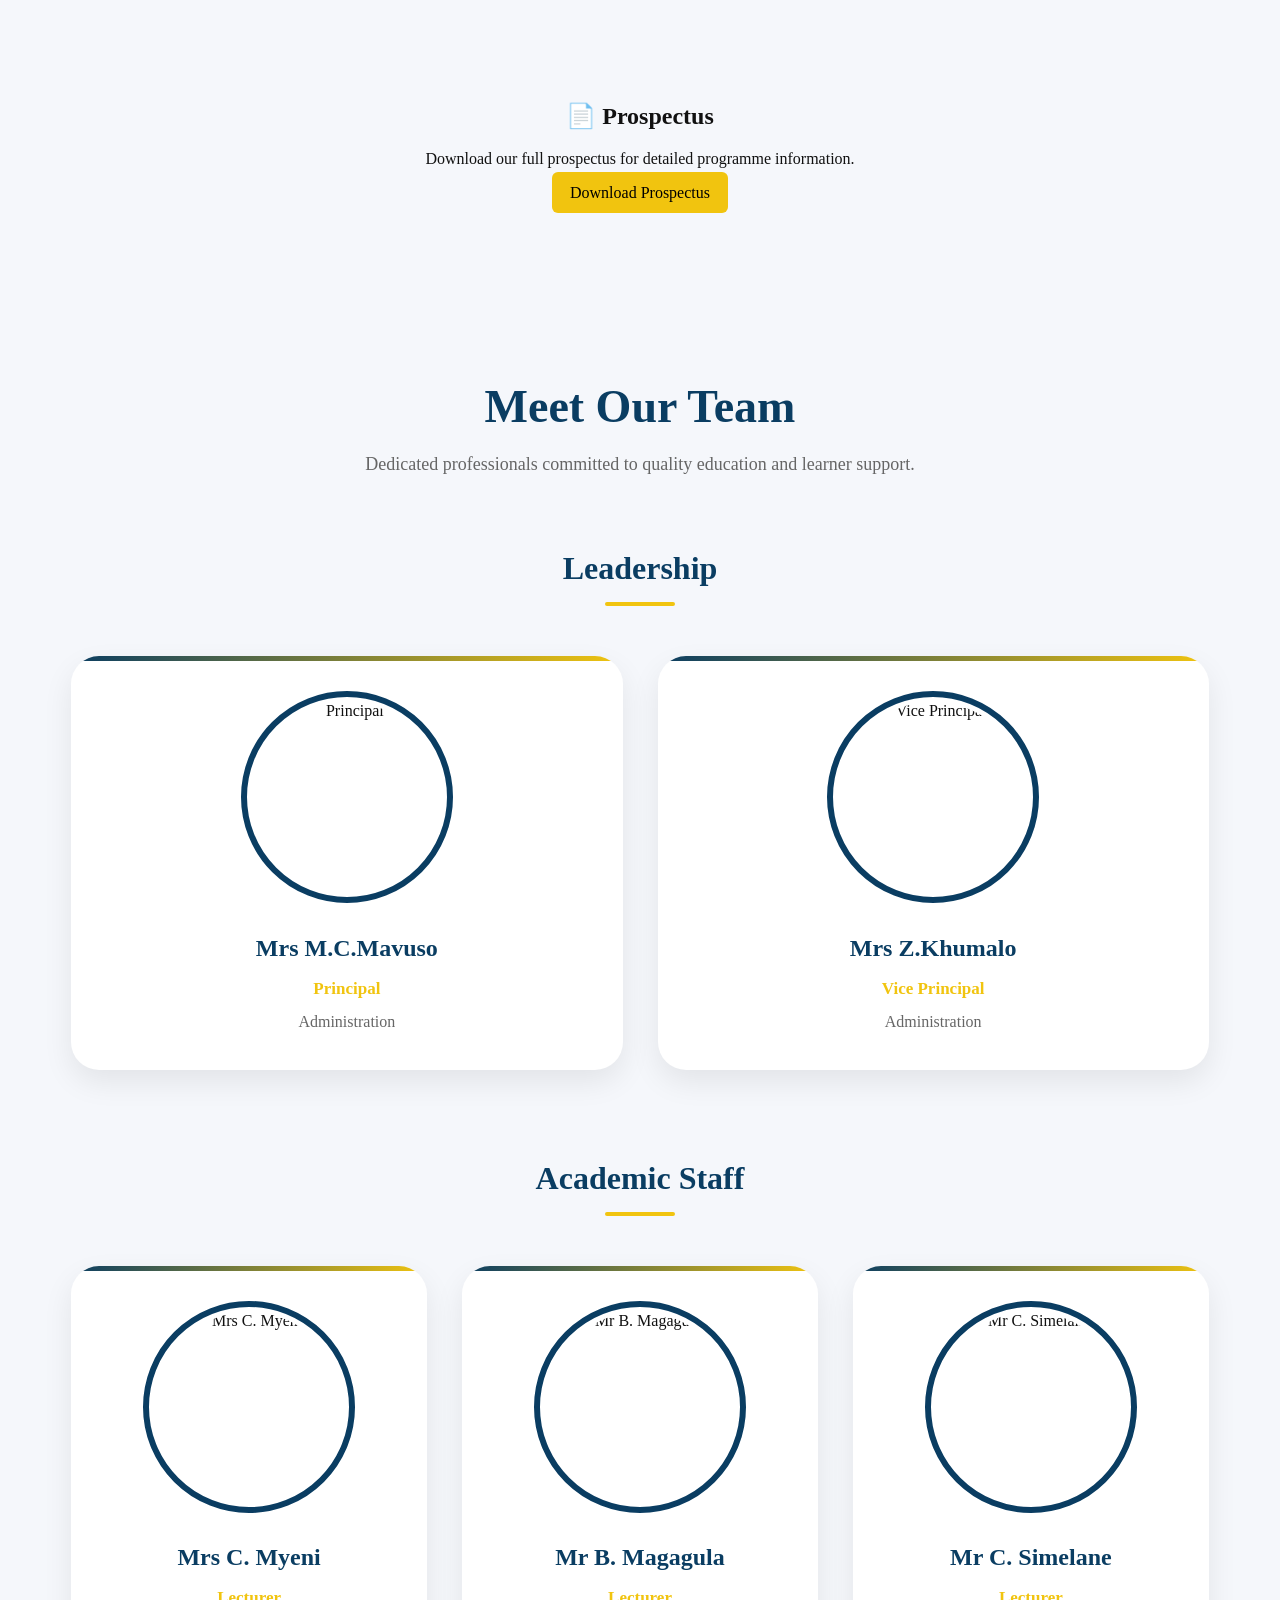
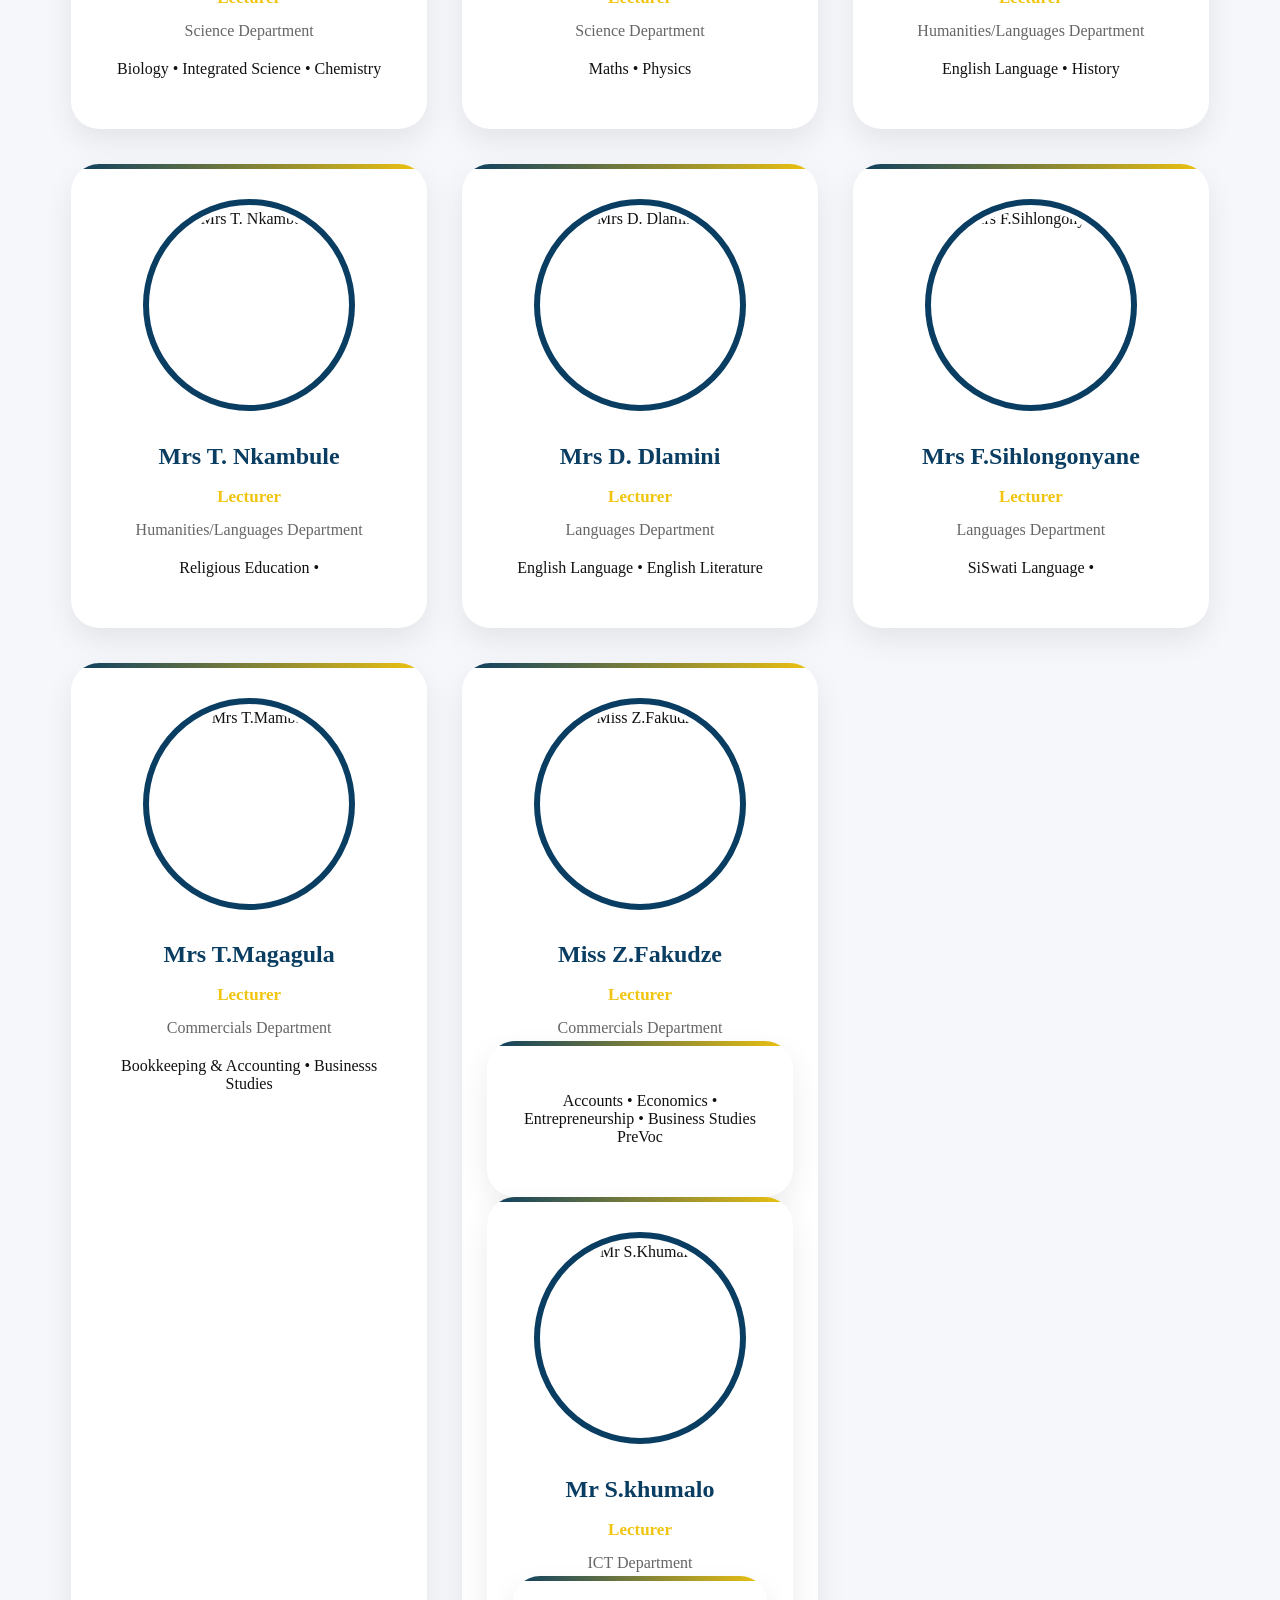
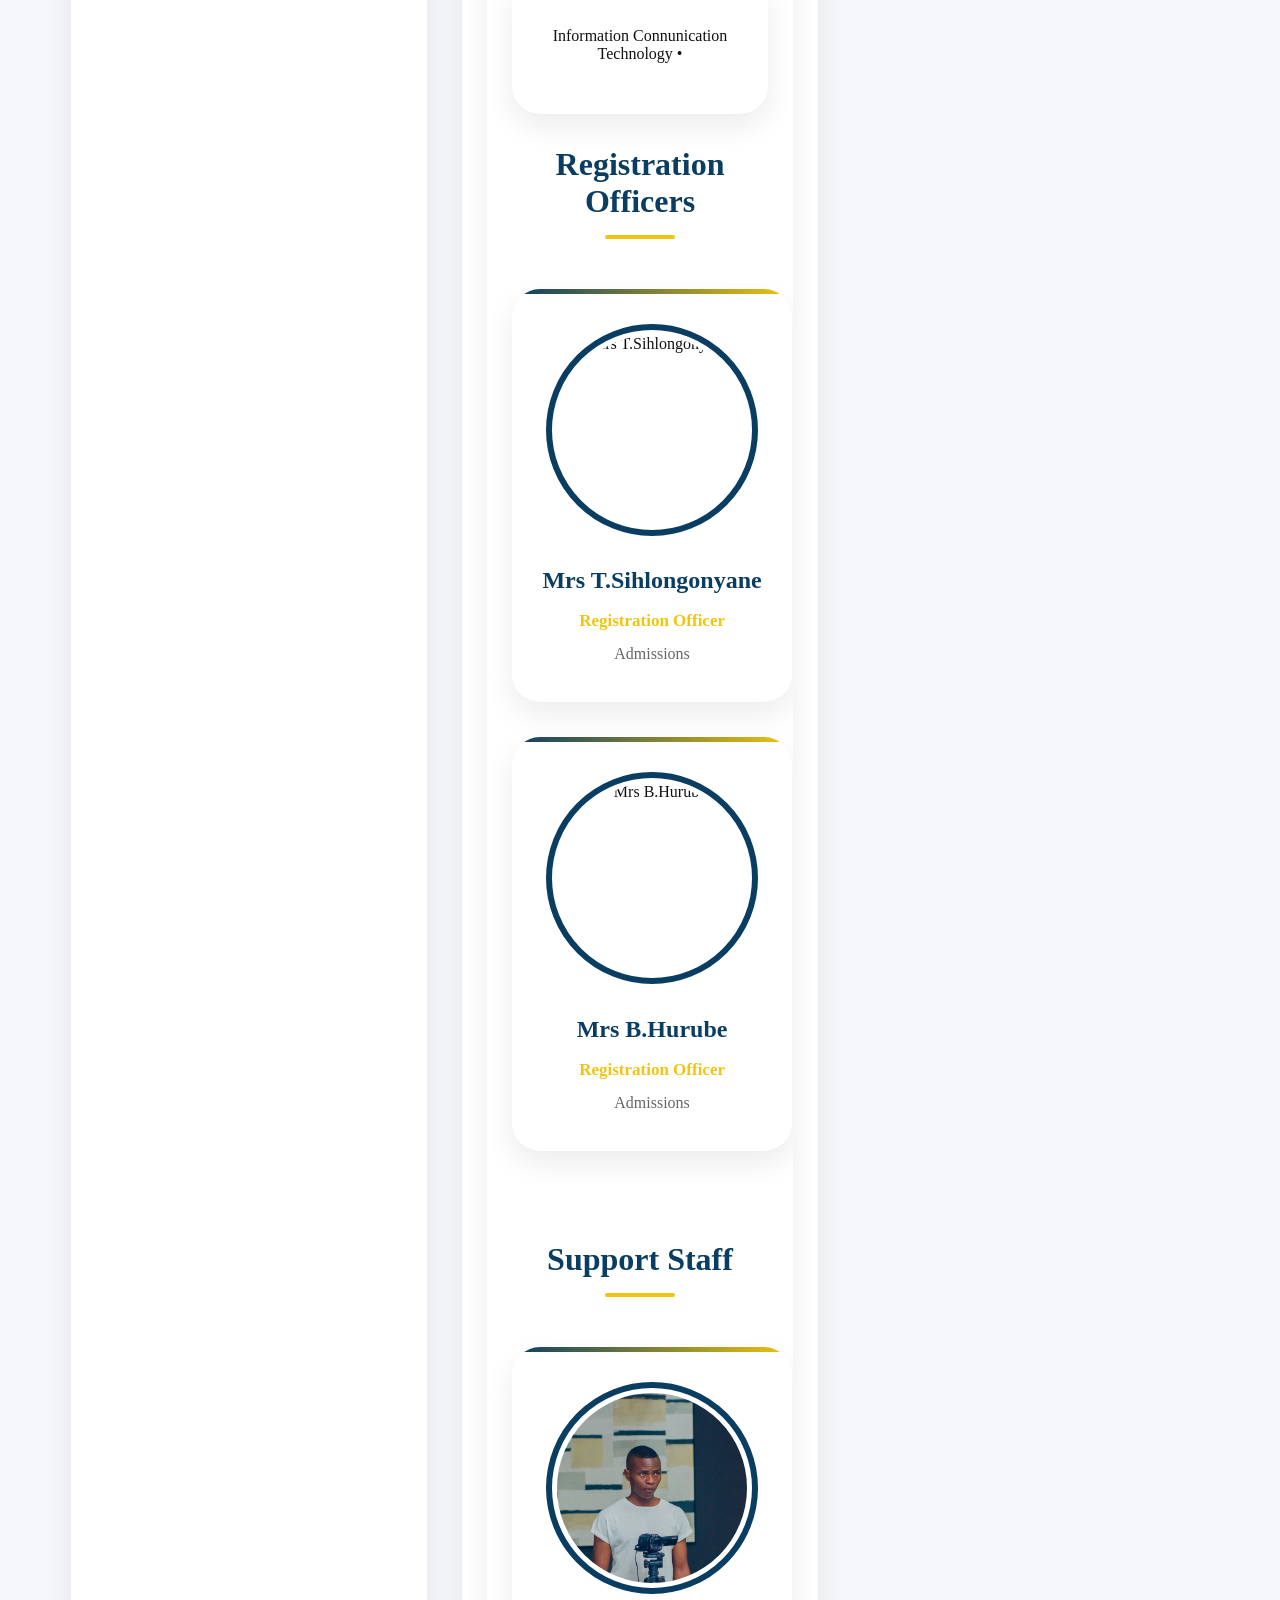
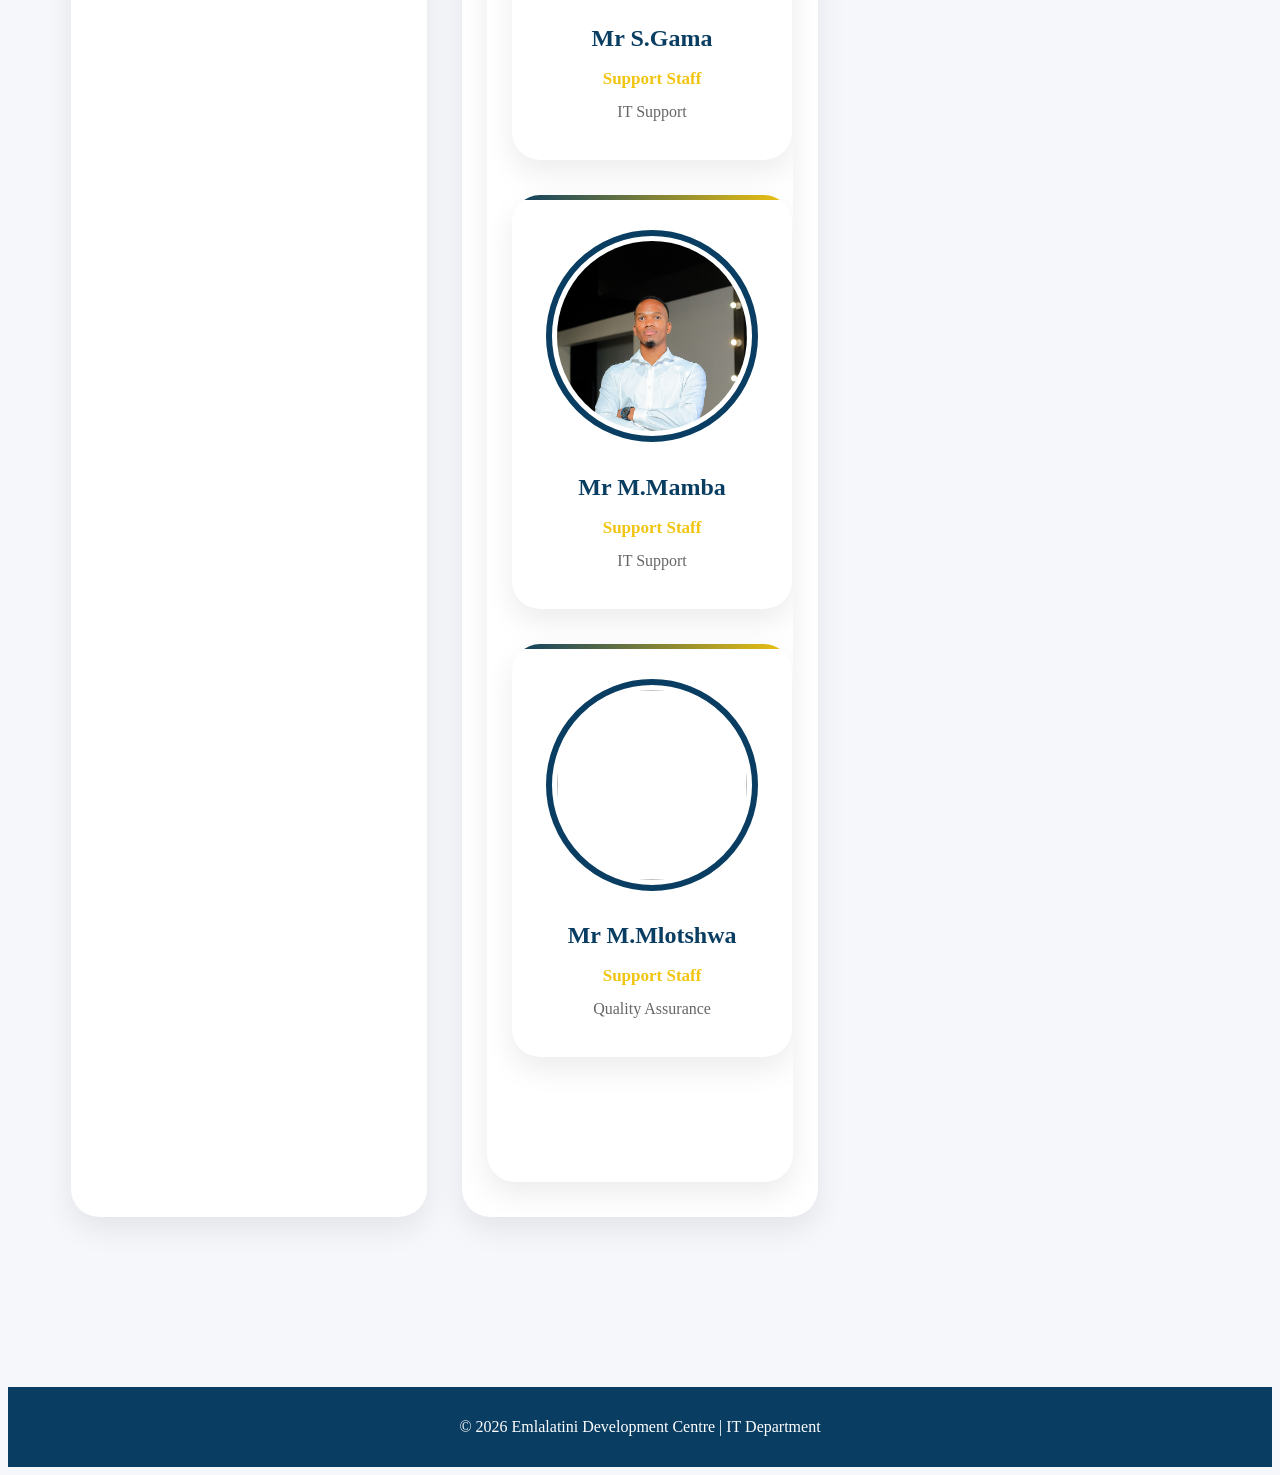
==== commit 5eae4766: "Update about.html" ====
--- a/about.html
+++ b/about.html
@@ -531,7 +531,6 @@
 
   </div>
       </div>
-      </div>
 
   <!-- REGISTRATION -->
   <div class="team-category">
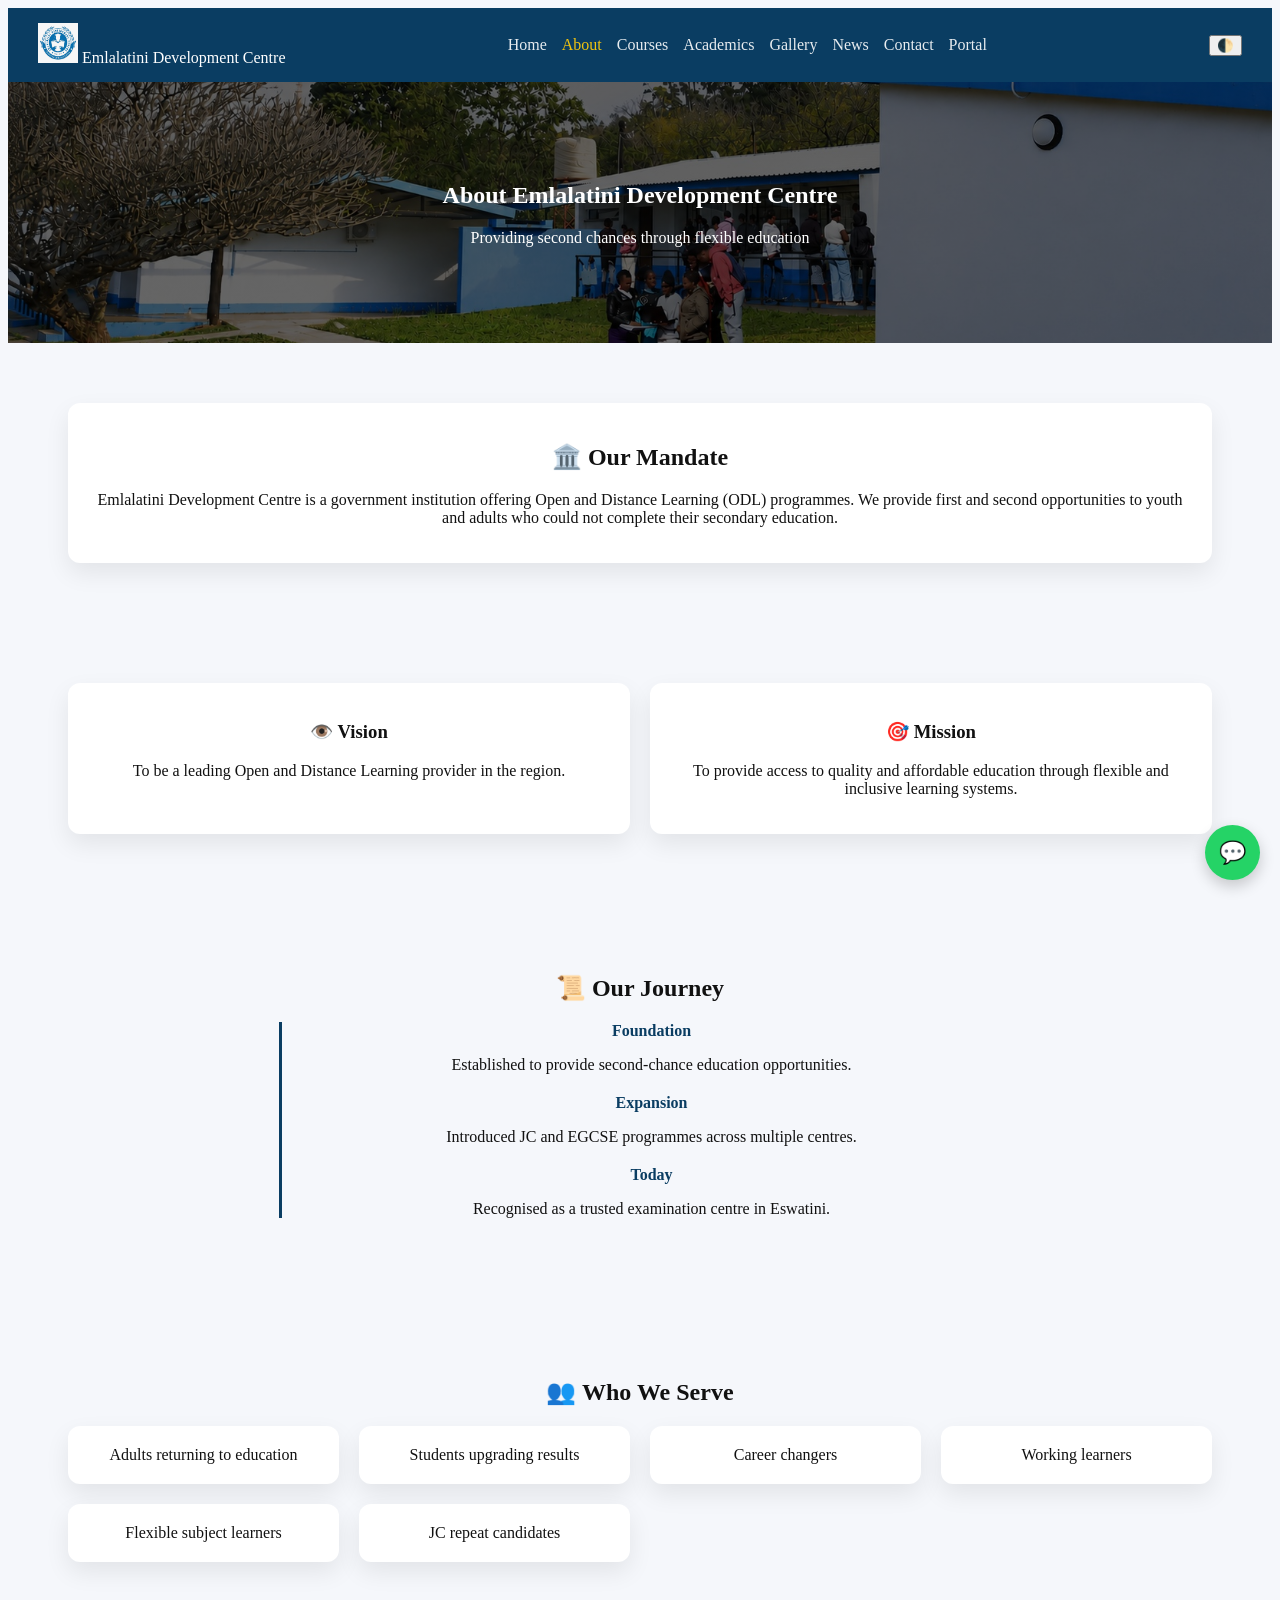
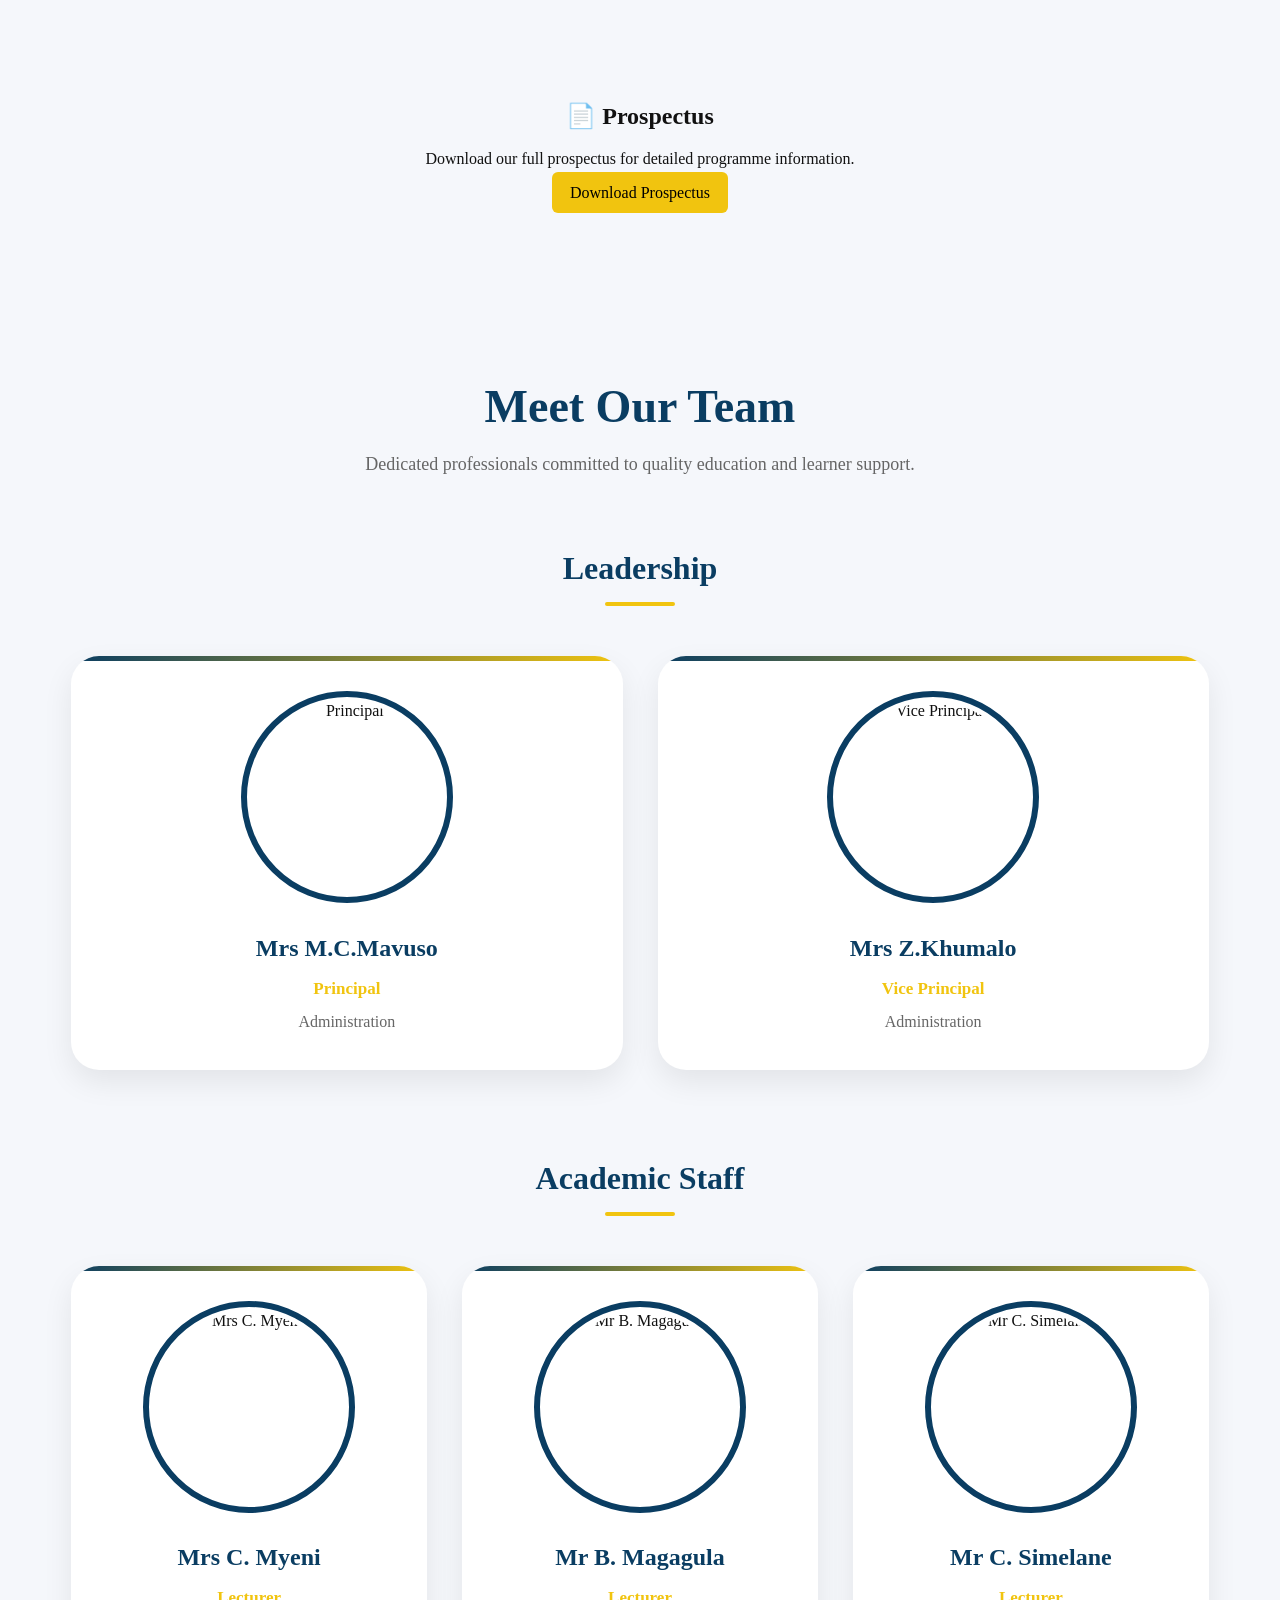
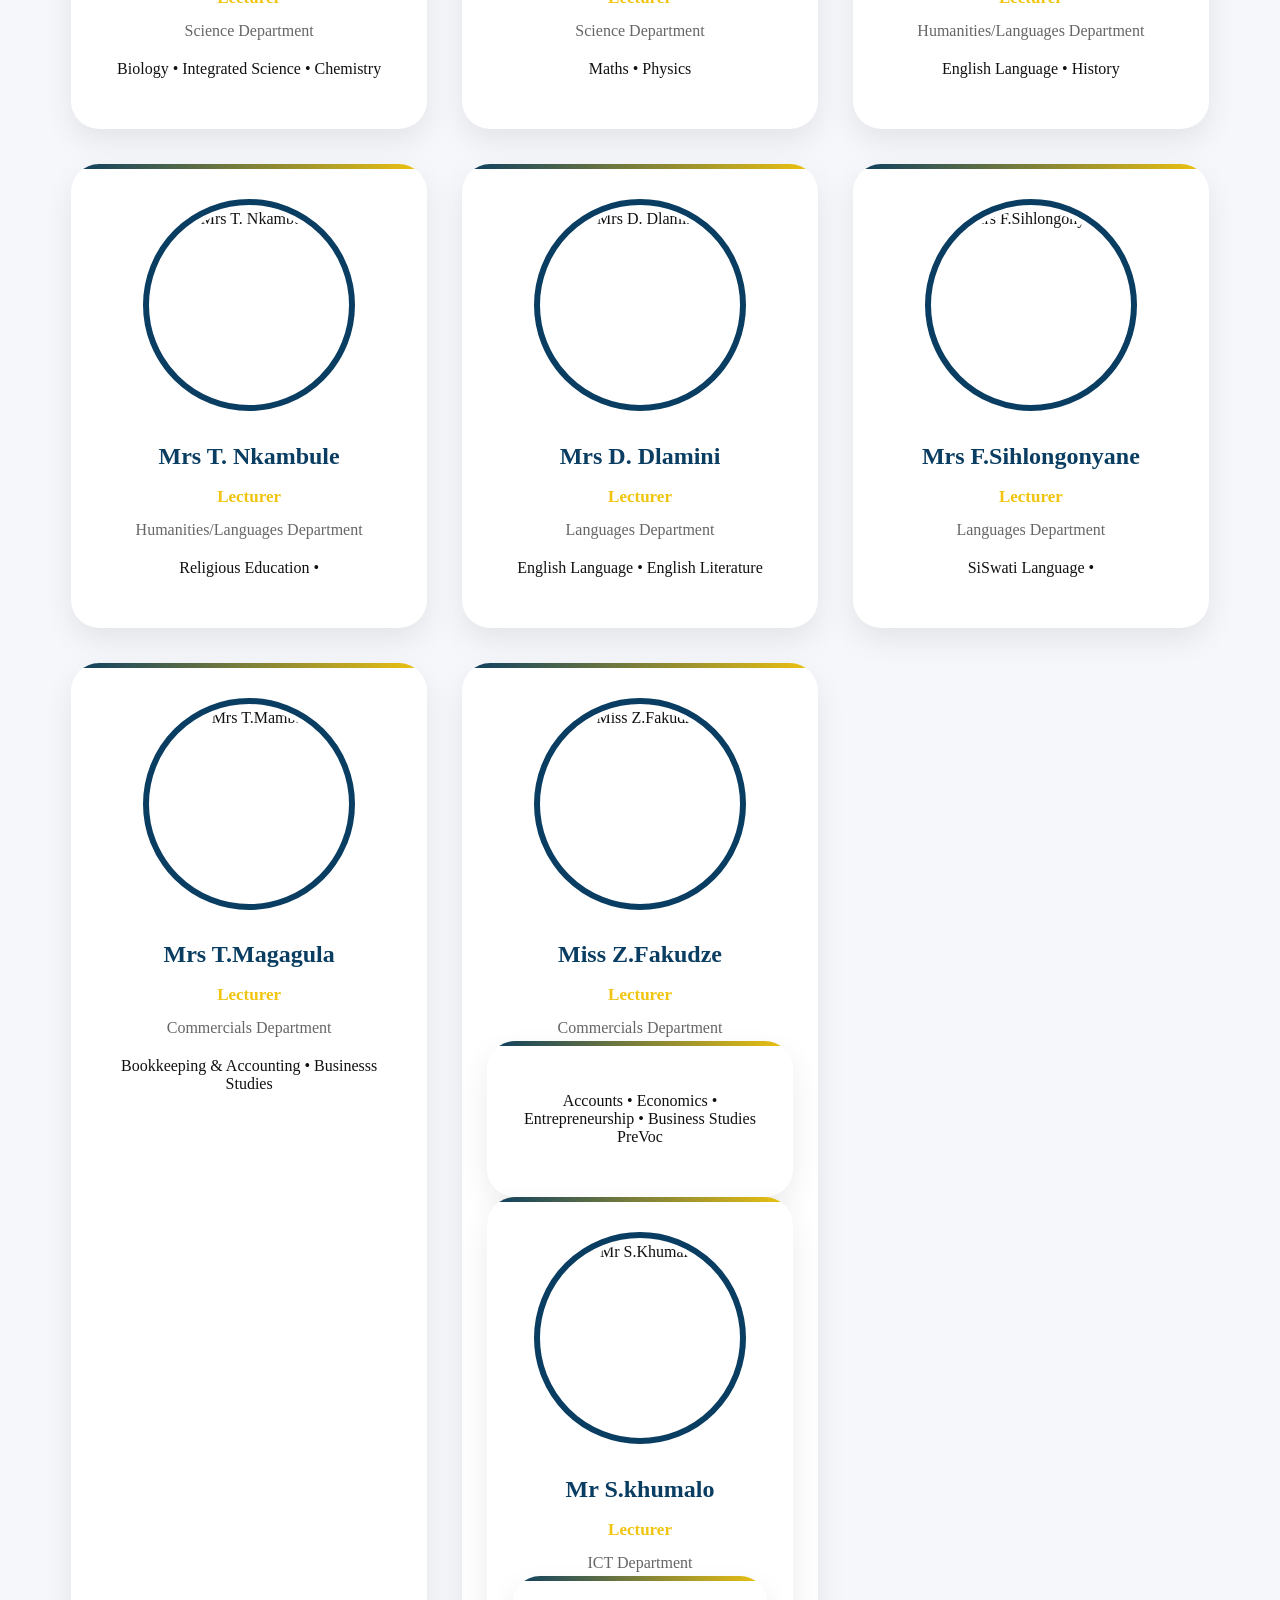
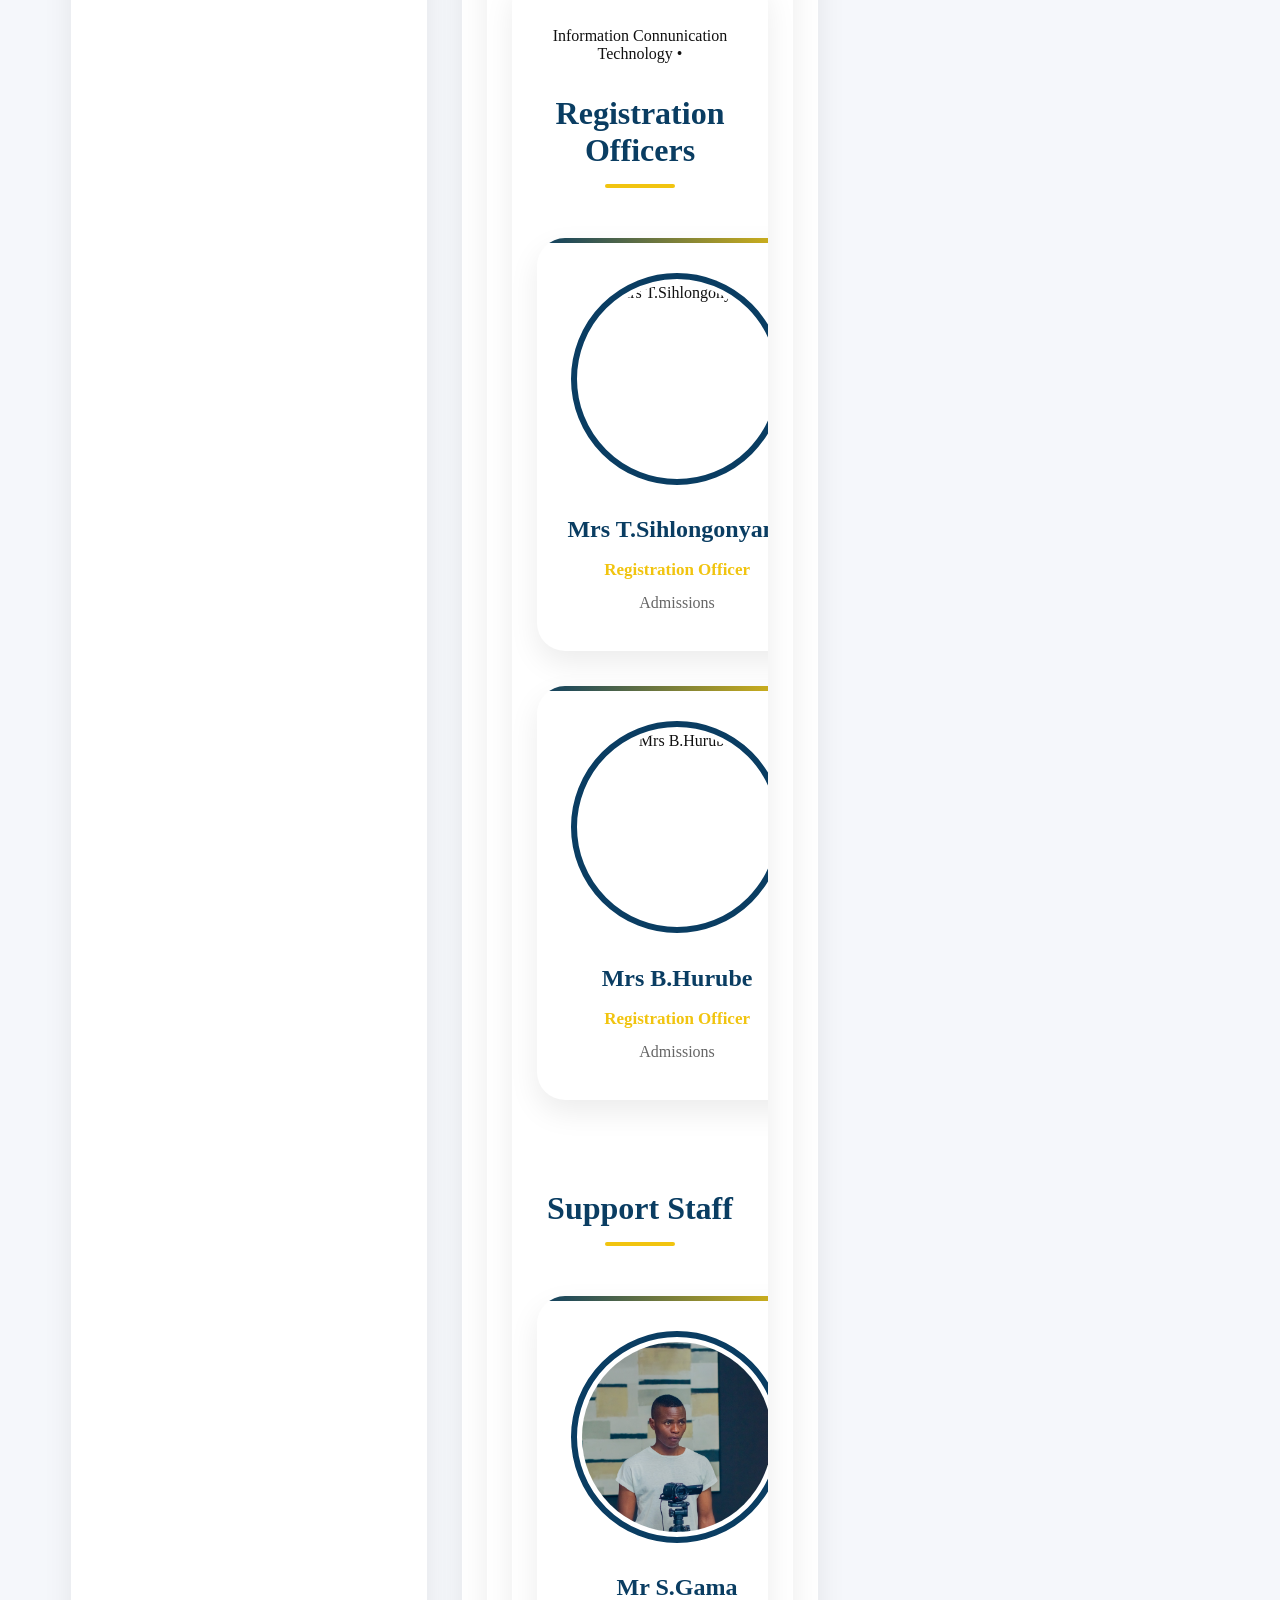
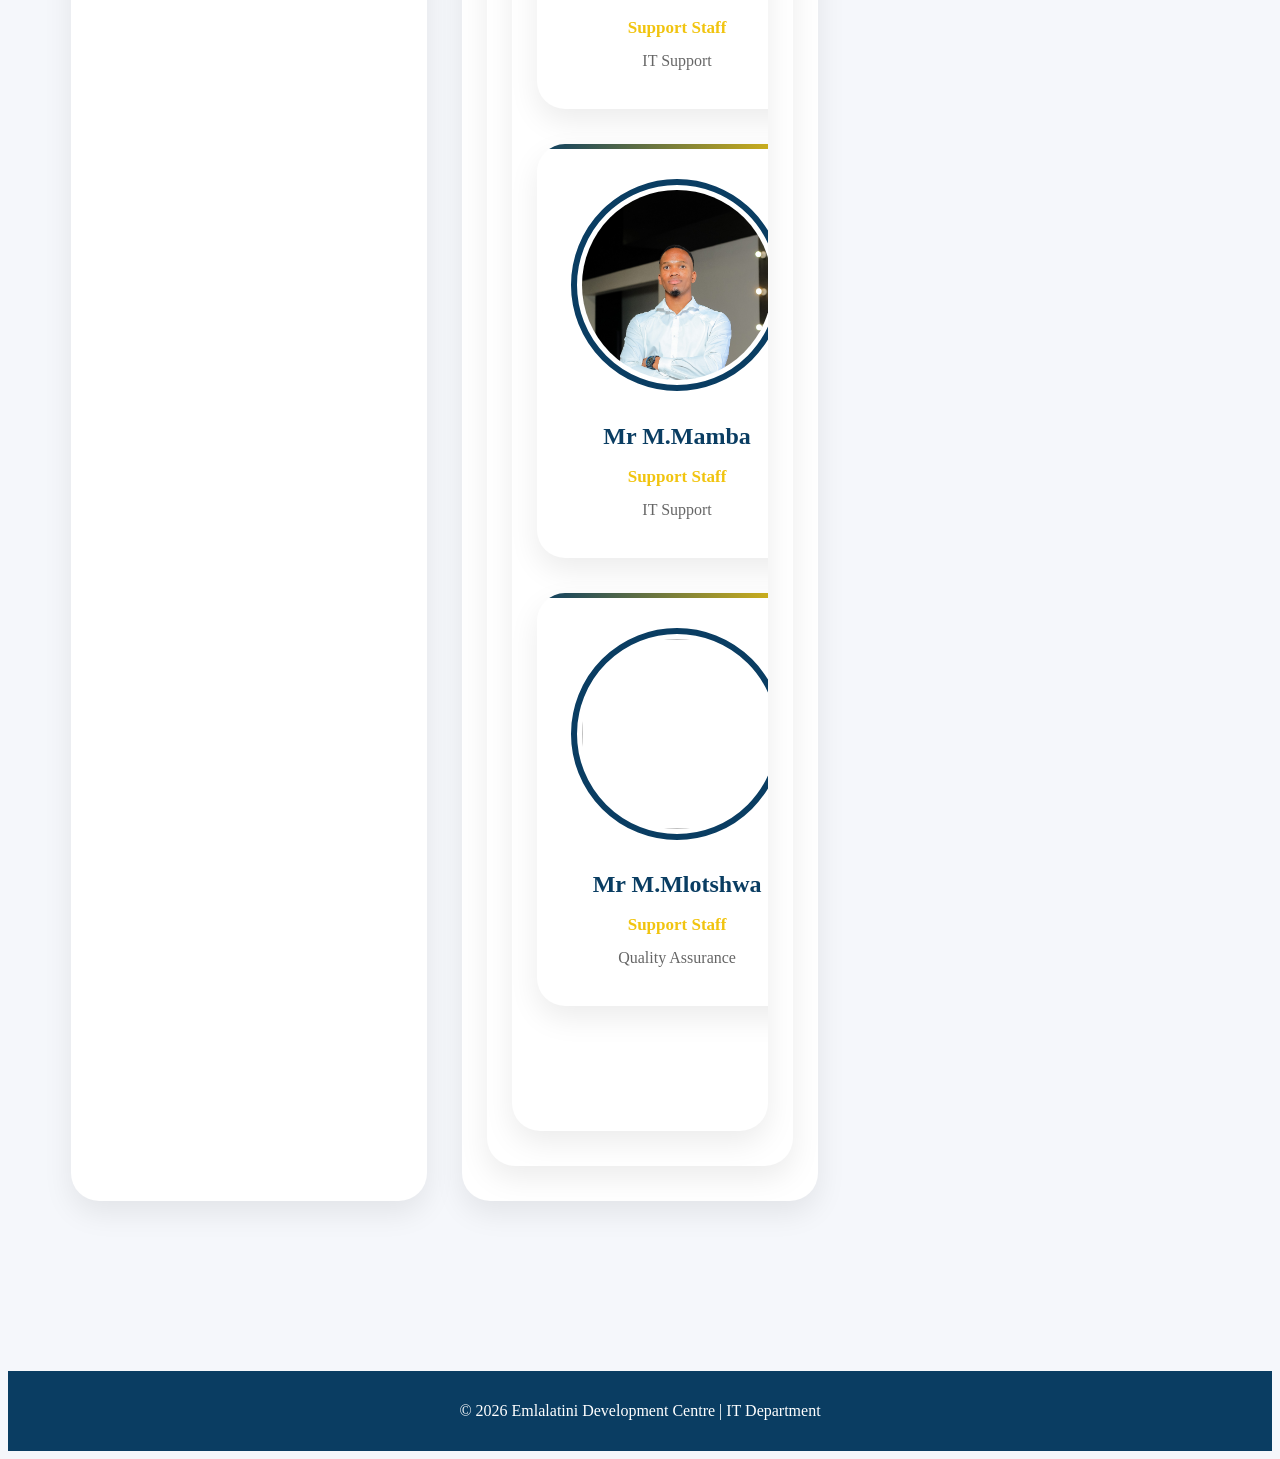
==== commit d5216ad2: "Update about.html" ====
--- a/about.html
+++ b/about.html
@@ -530,7 +530,7 @@
     </div>
 
   </div>
-      </div>
+    
 
   <!-- REGISTRATION -->
   <div class="team-category">
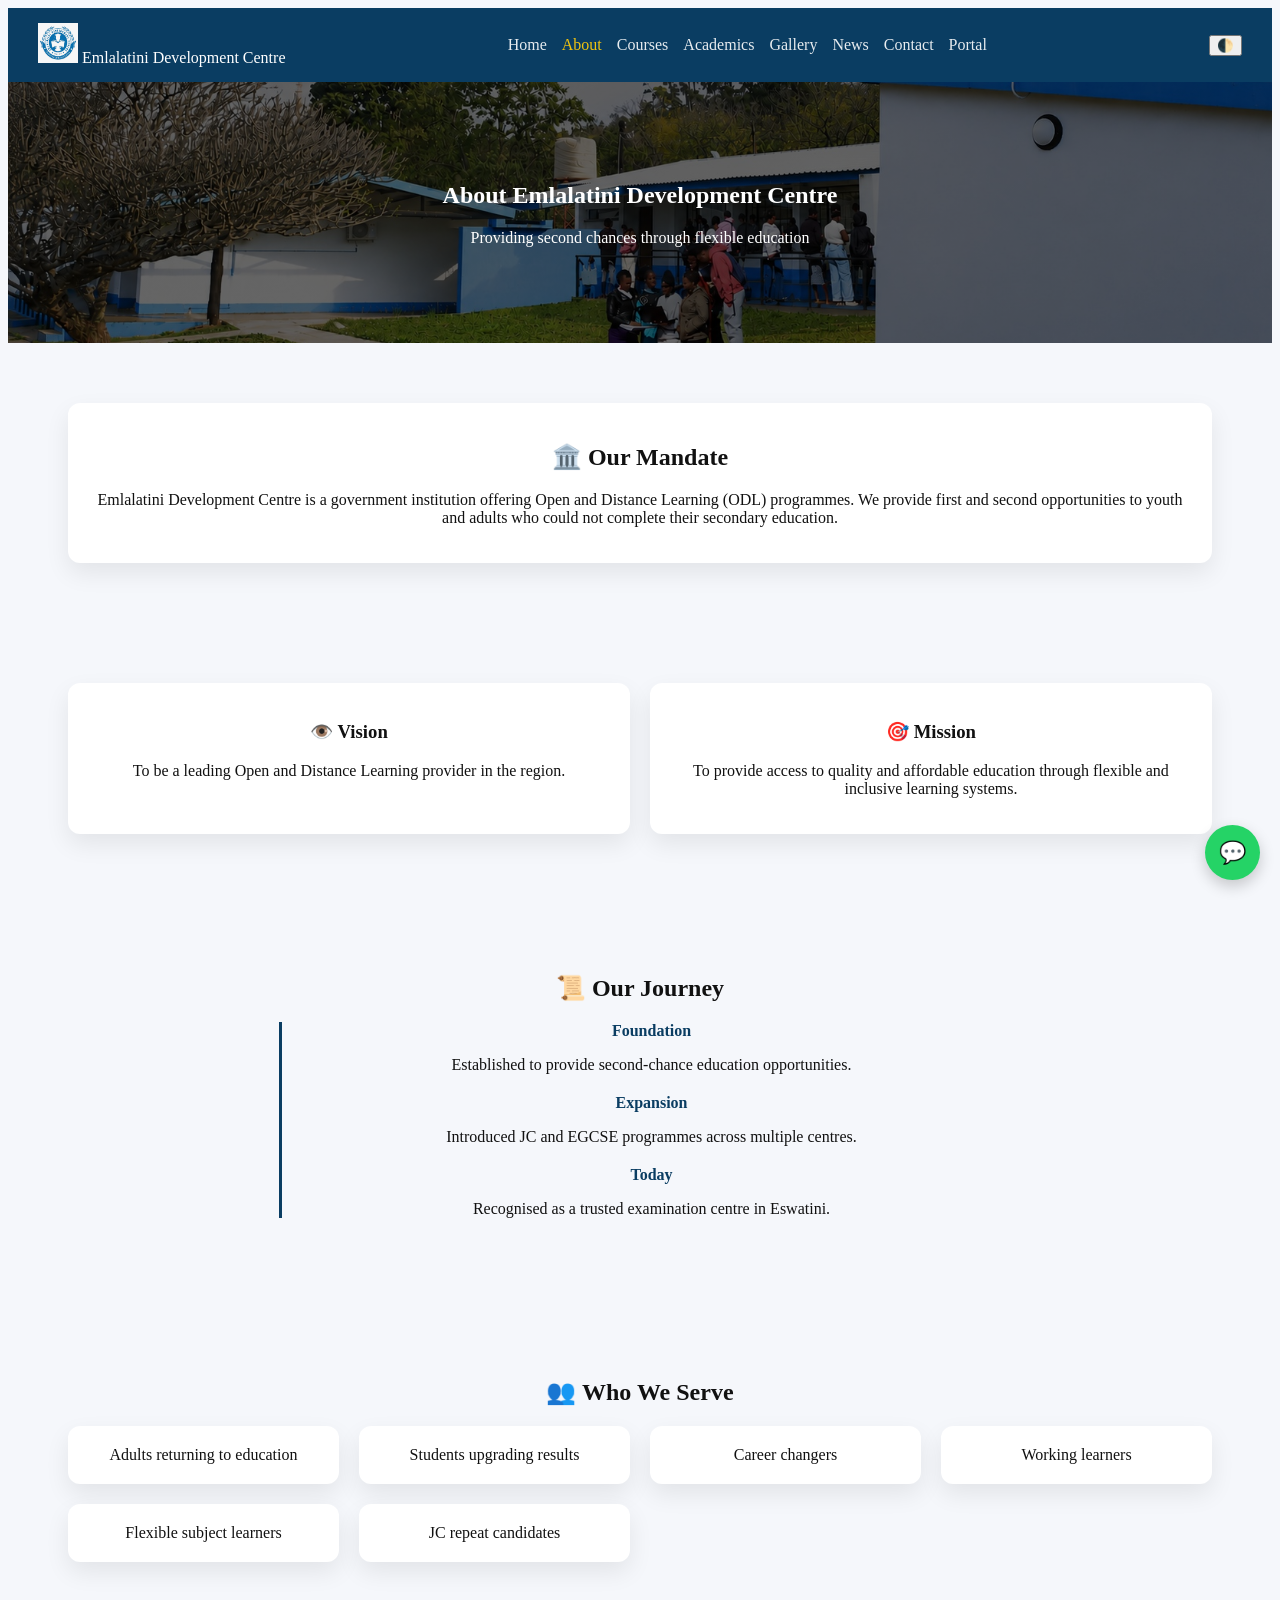
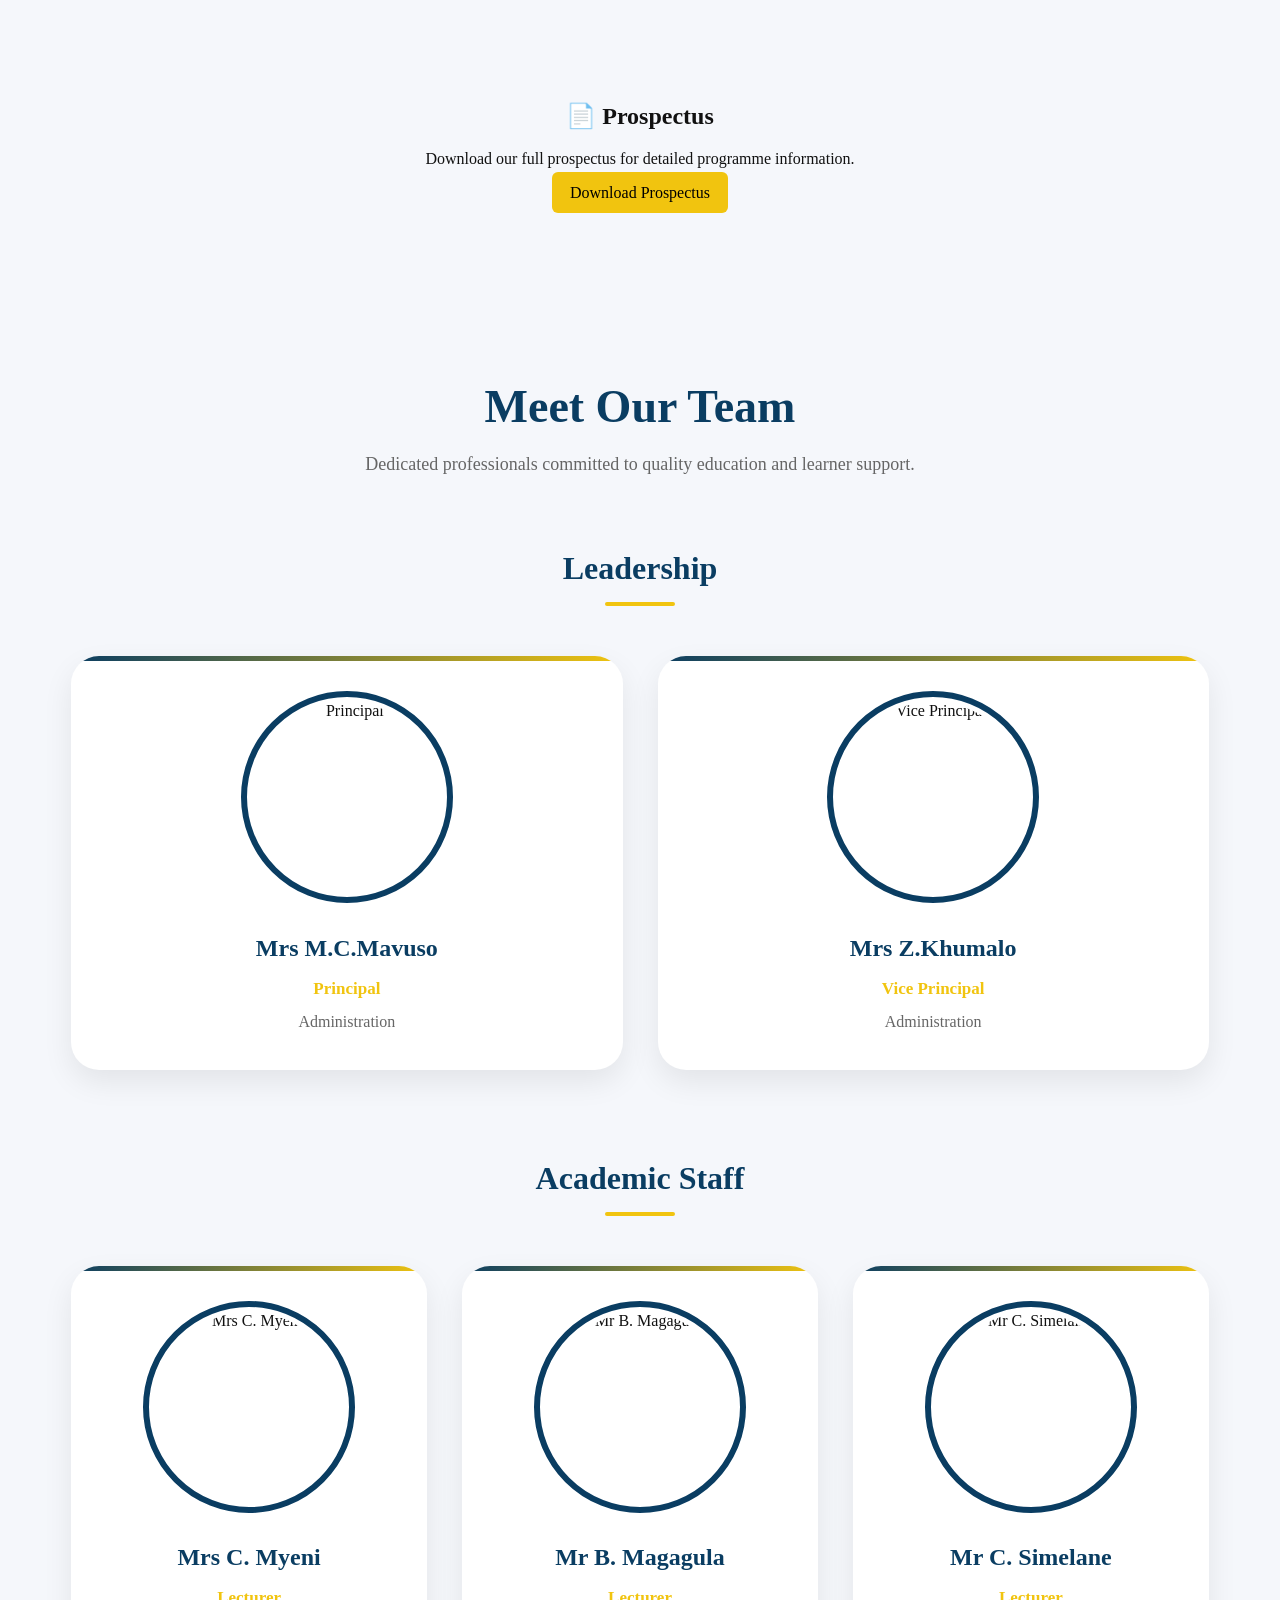
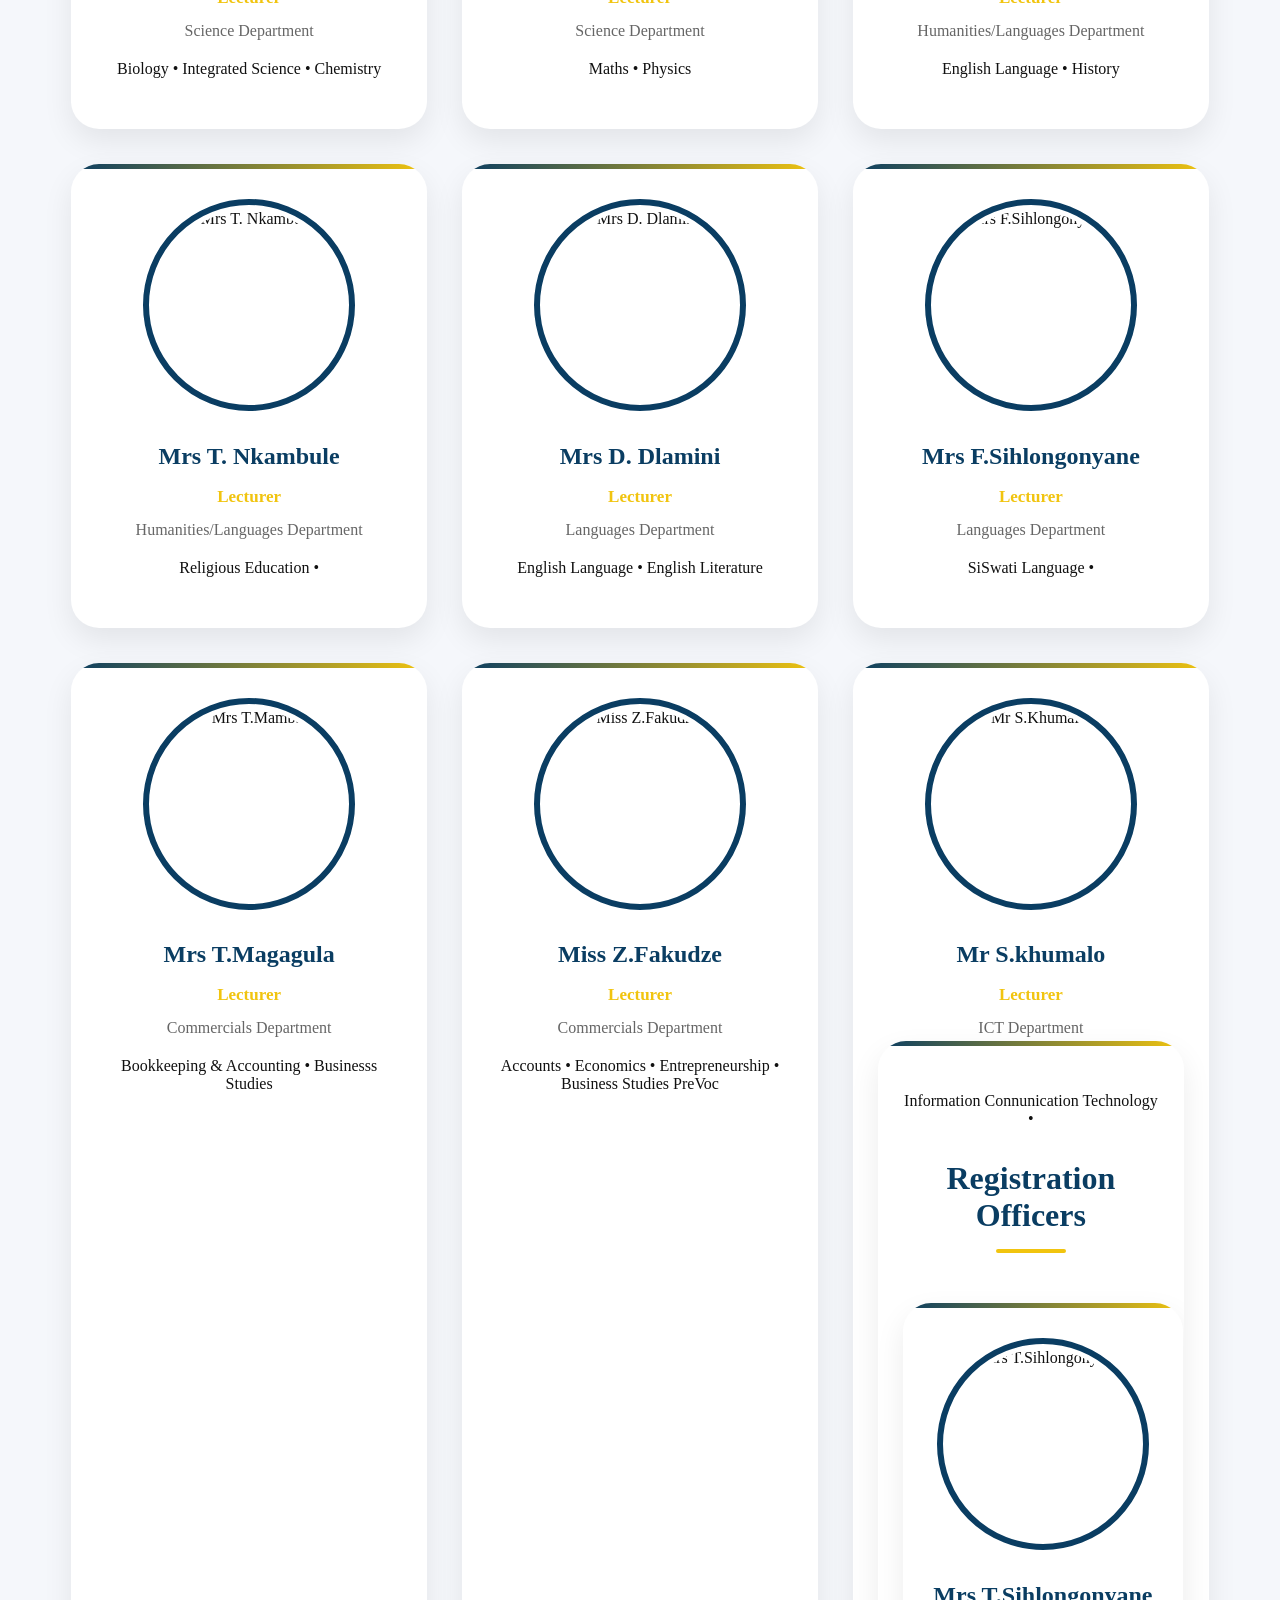
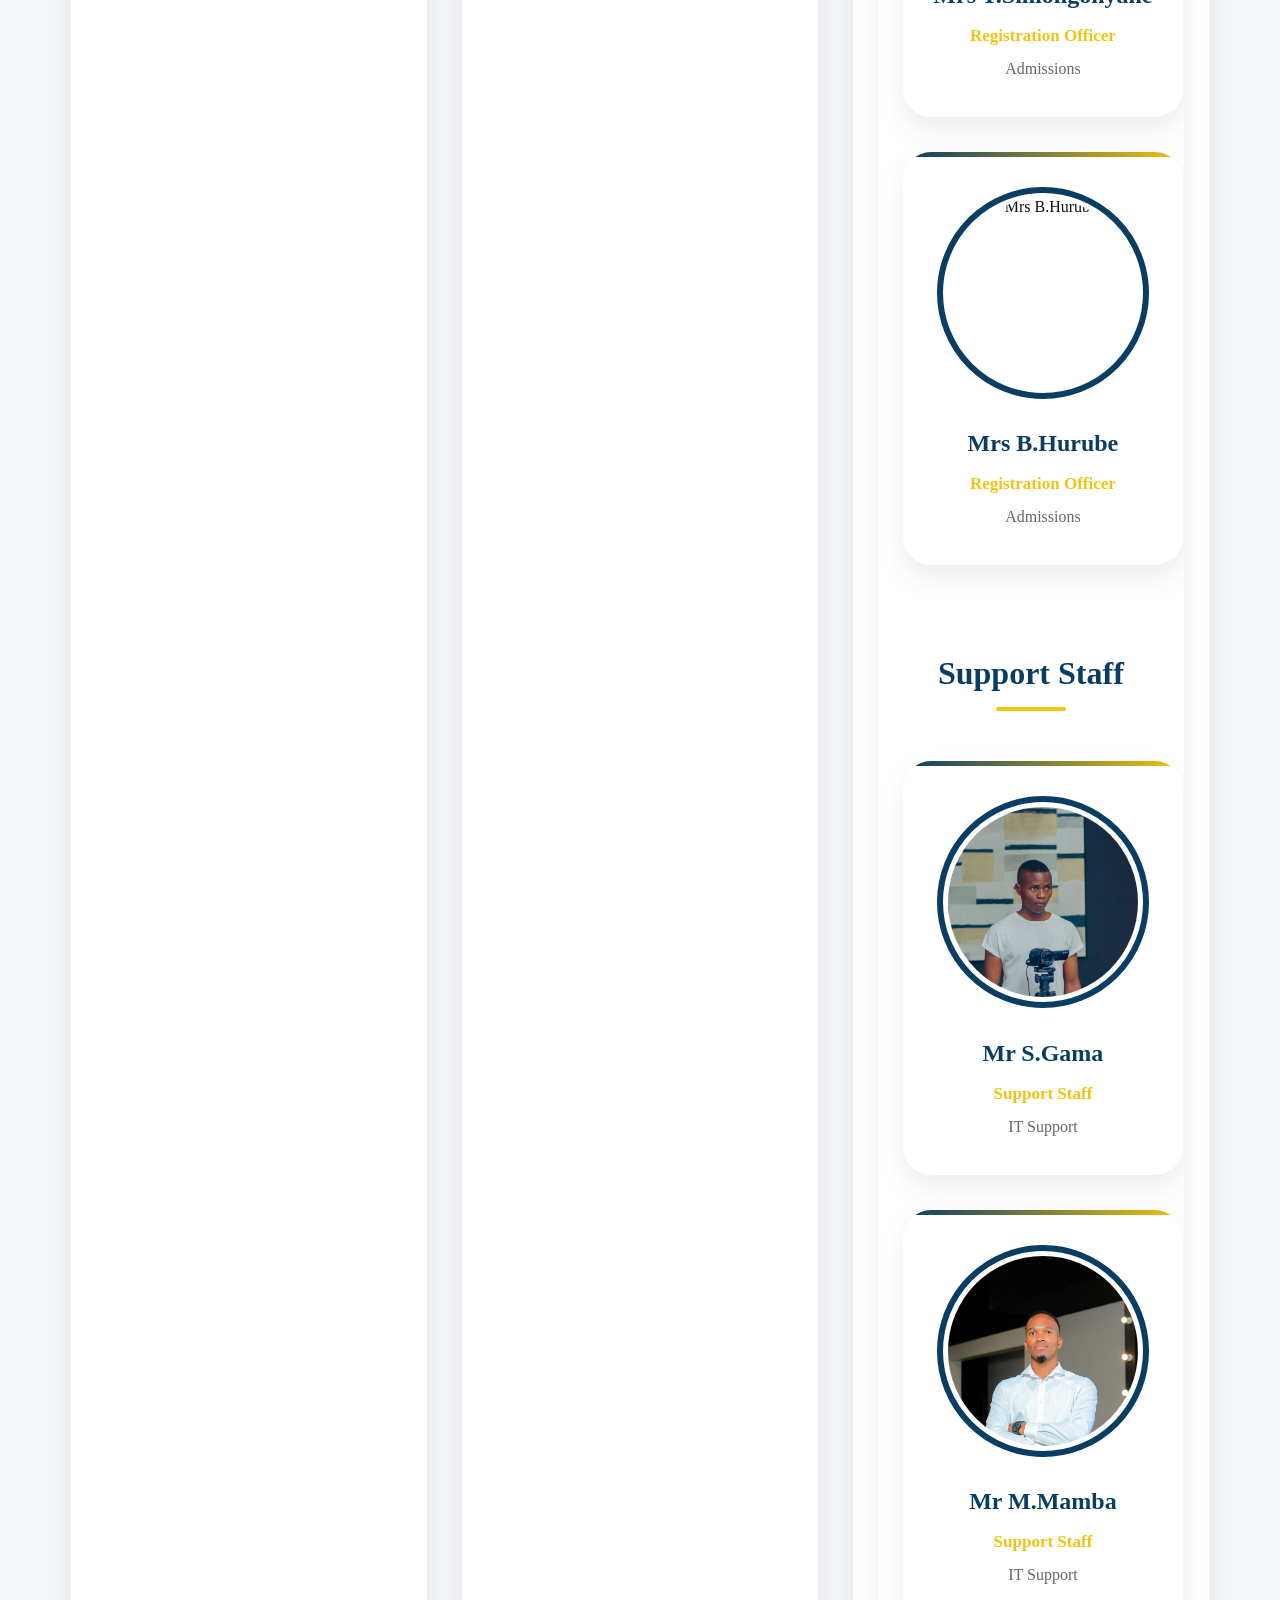
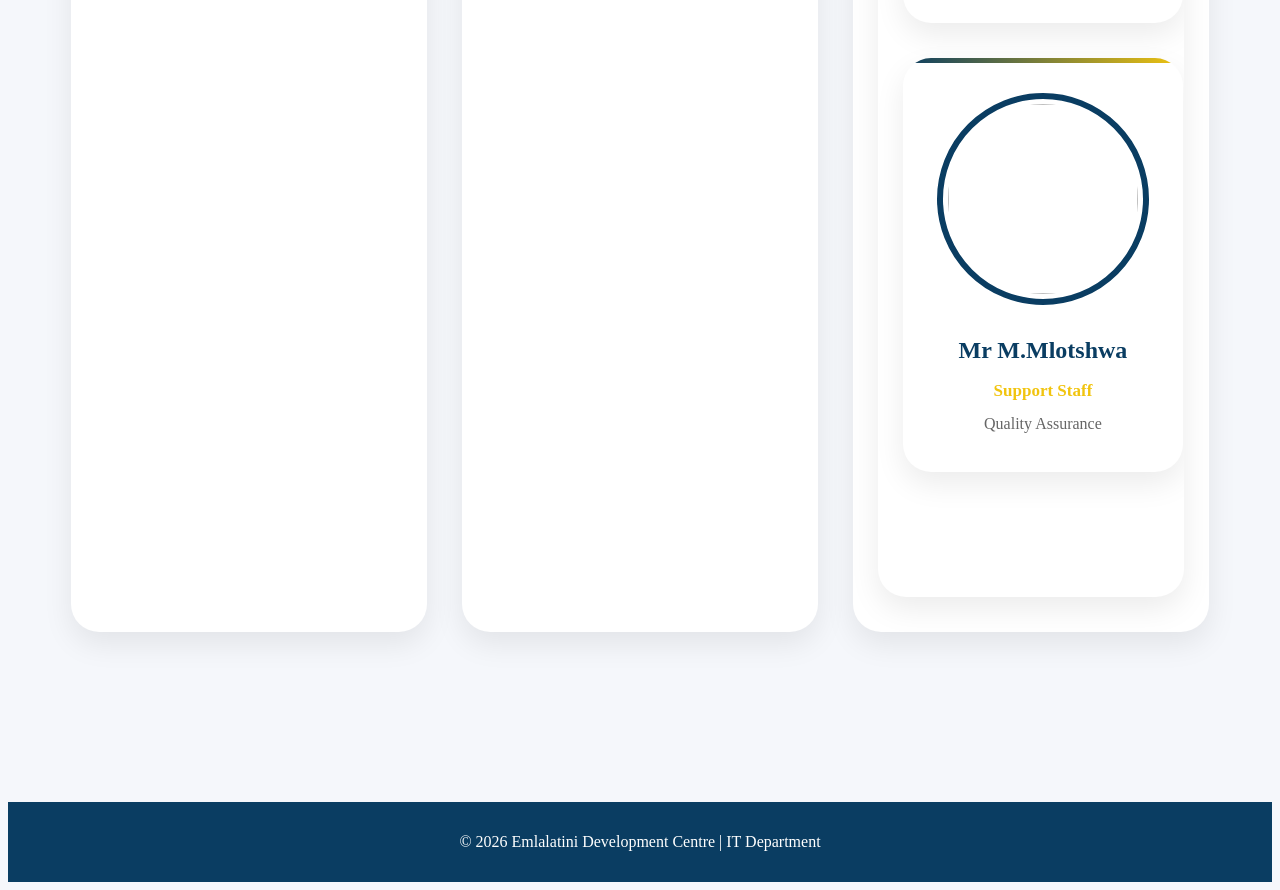
==== commit fdd08871: "Update about.html" ====
--- a/about.html
+++ b/about.html
@@ -462,7 +462,6 @@
         <h4>Miss Z.Fakudze</h4>
         <p class="role">Lecturer</p>
         <span>Commercials Department</span>
-          <div class="team-card expand-card">
 
   <!-- HIDDEN DETAILS -->
   <div class="team-expand">
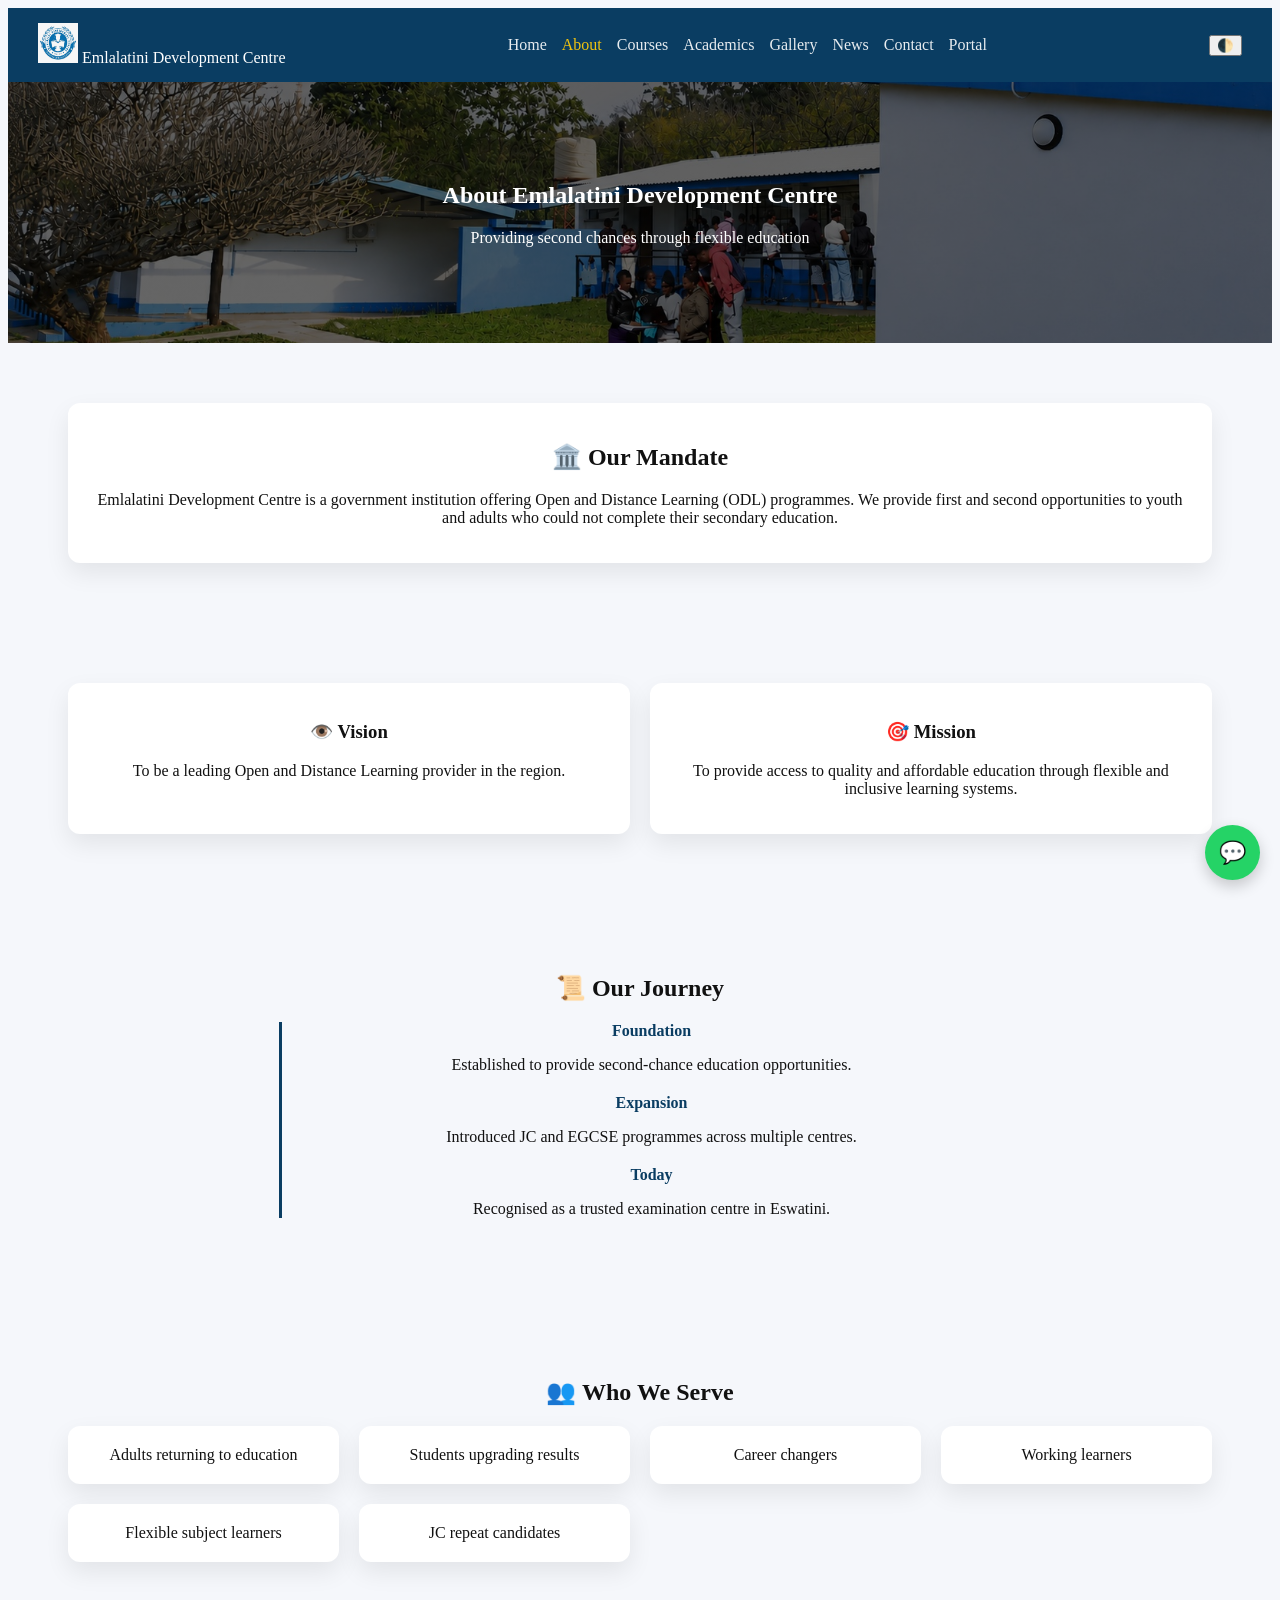
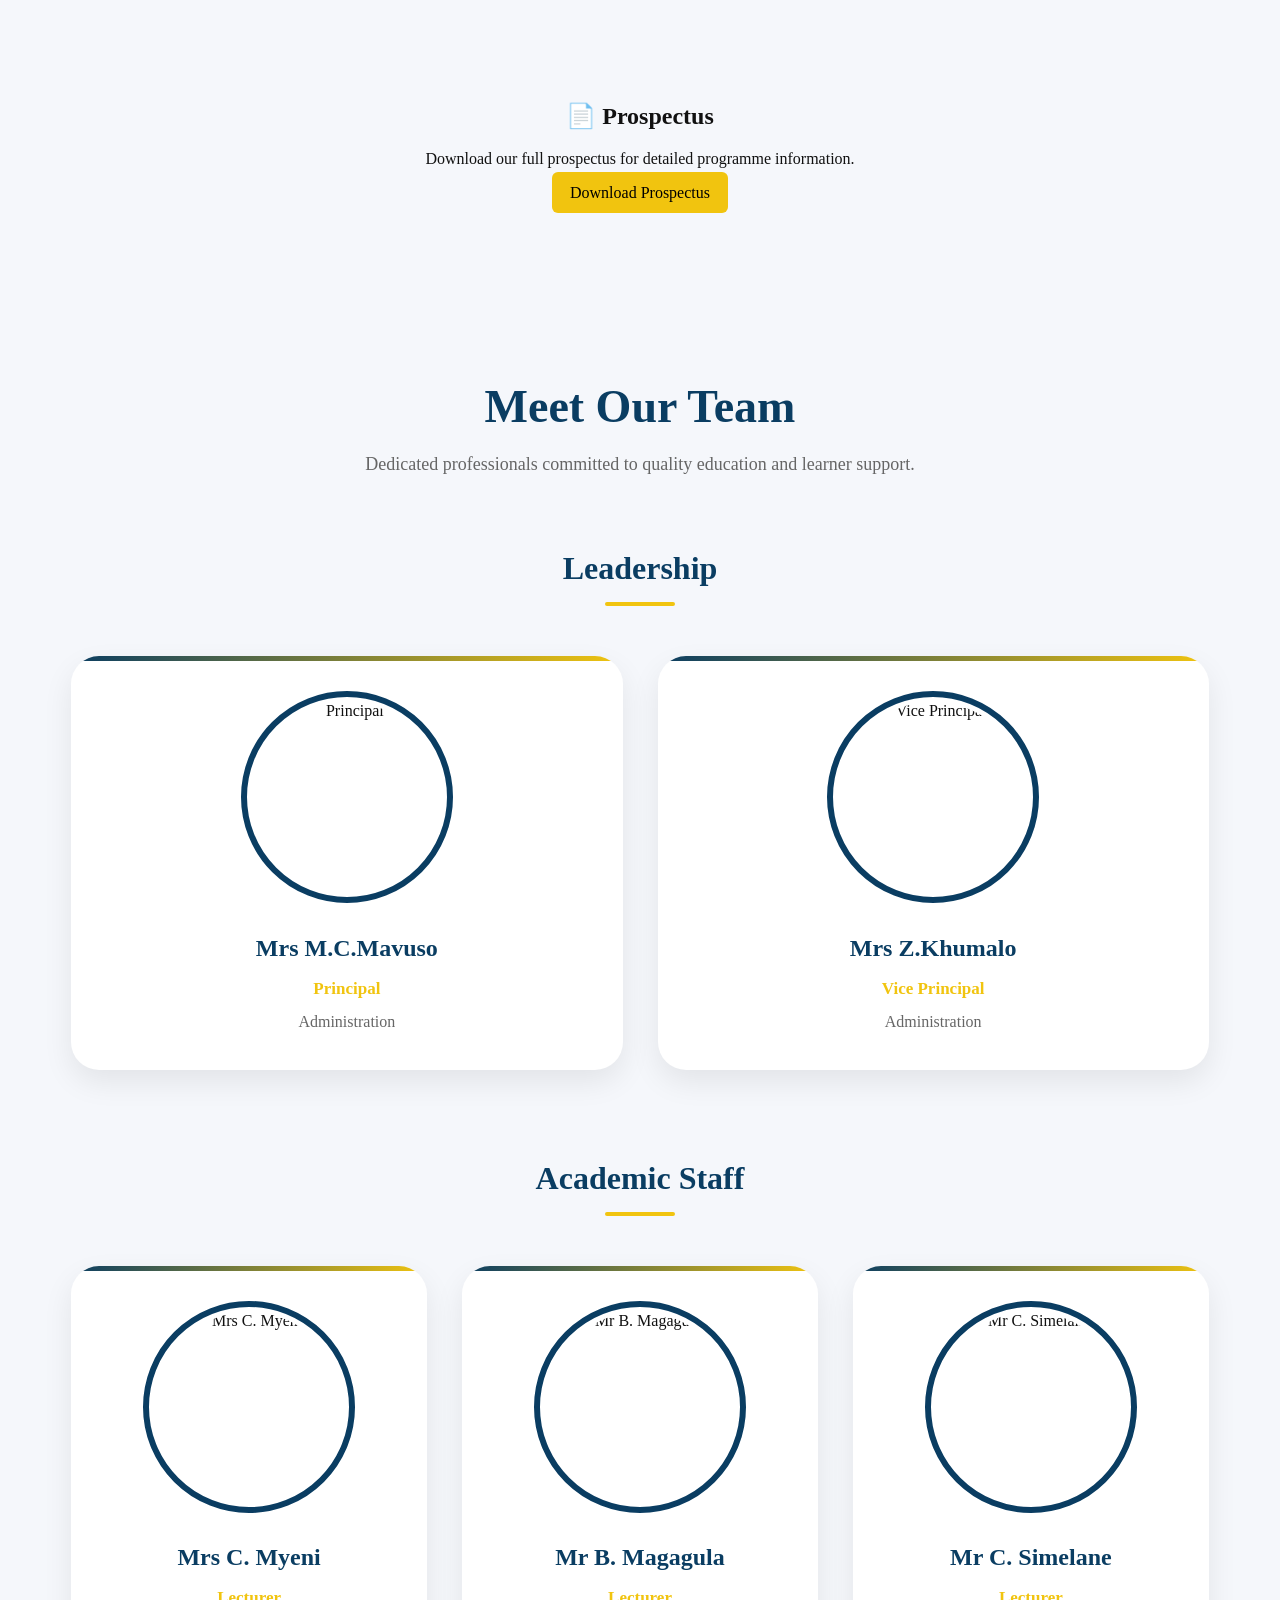
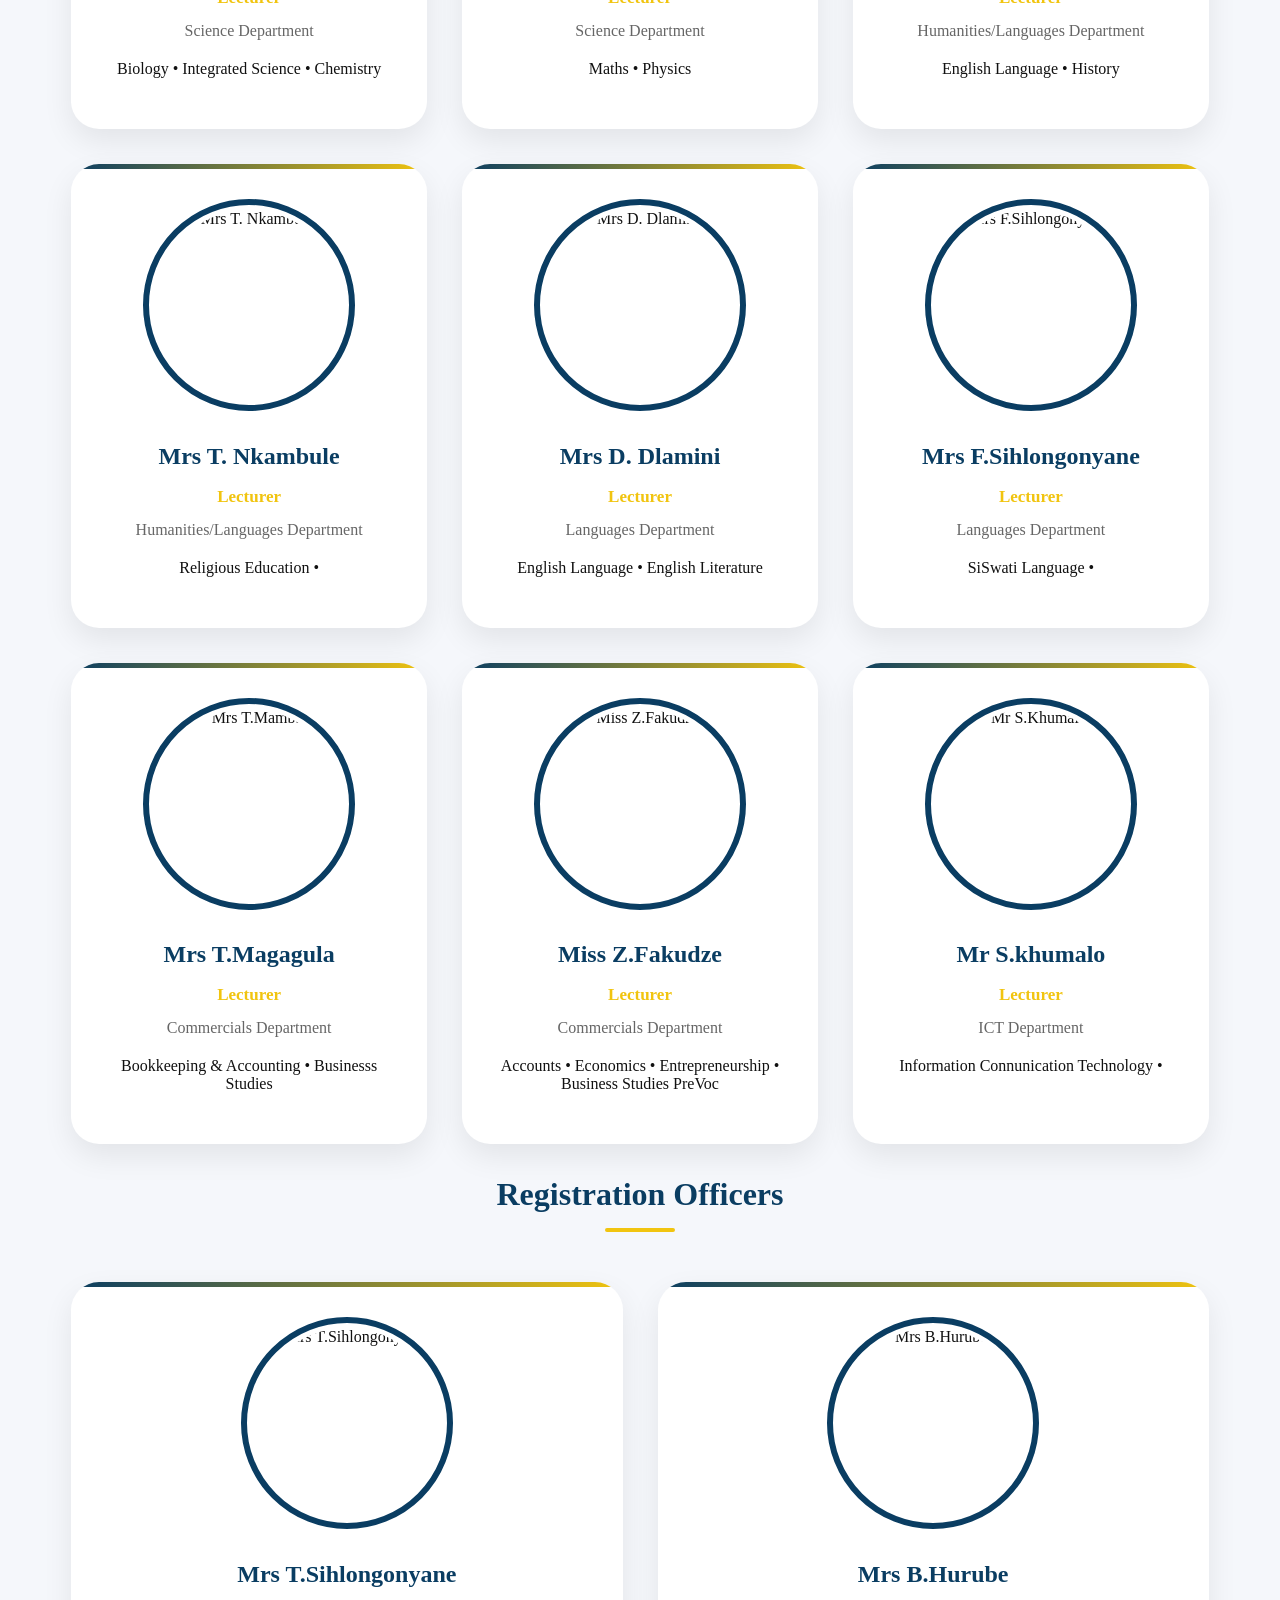
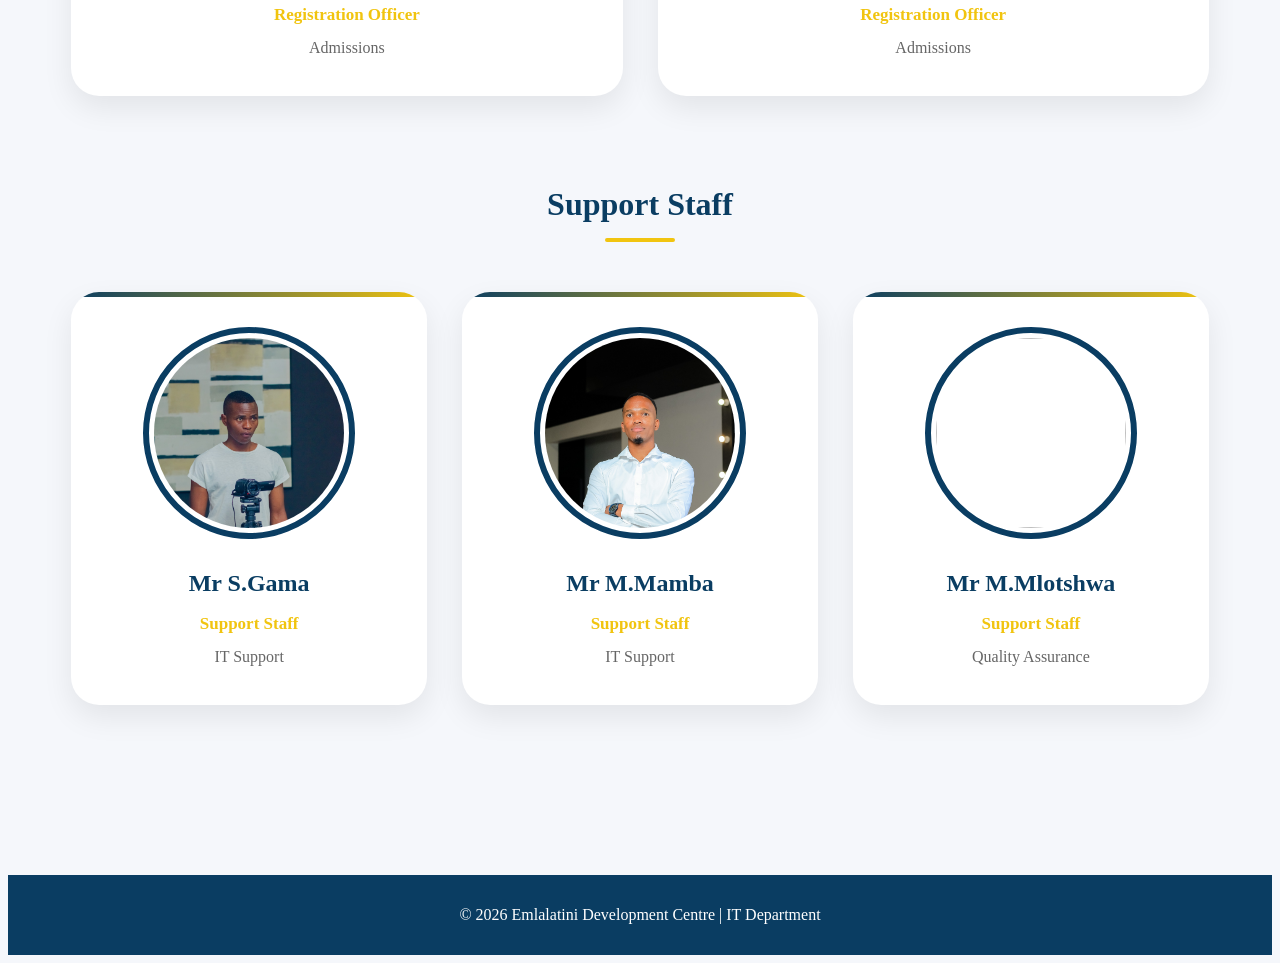
==== commit 49c44bde: "Update about.html" ====
--- a/about.html
+++ b/about.html
@@ -498,8 +498,6 @@
         <h4>Mr S.khumalo</h4>
         <p class="role">Lecturer</p>
         <span>ICT Department</span>
-        
-          <div class="team-card expand-card">
 
   <!-- HIDDEN DETAILS -->
   <div class="team-expand">
@@ -527,9 +525,9 @@
       </a>
 
     </div>
-
-  </div>
-    
+  </div>
+ </div> 
+</div>
 
   <!-- REGISTRATION -->
   <div class="team-category">
@@ -550,7 +548,6 @@
         <p class="role">Registration Officer</p>
         <span>Admissions</span>
       </div>
-
     </div>
   </div>
 
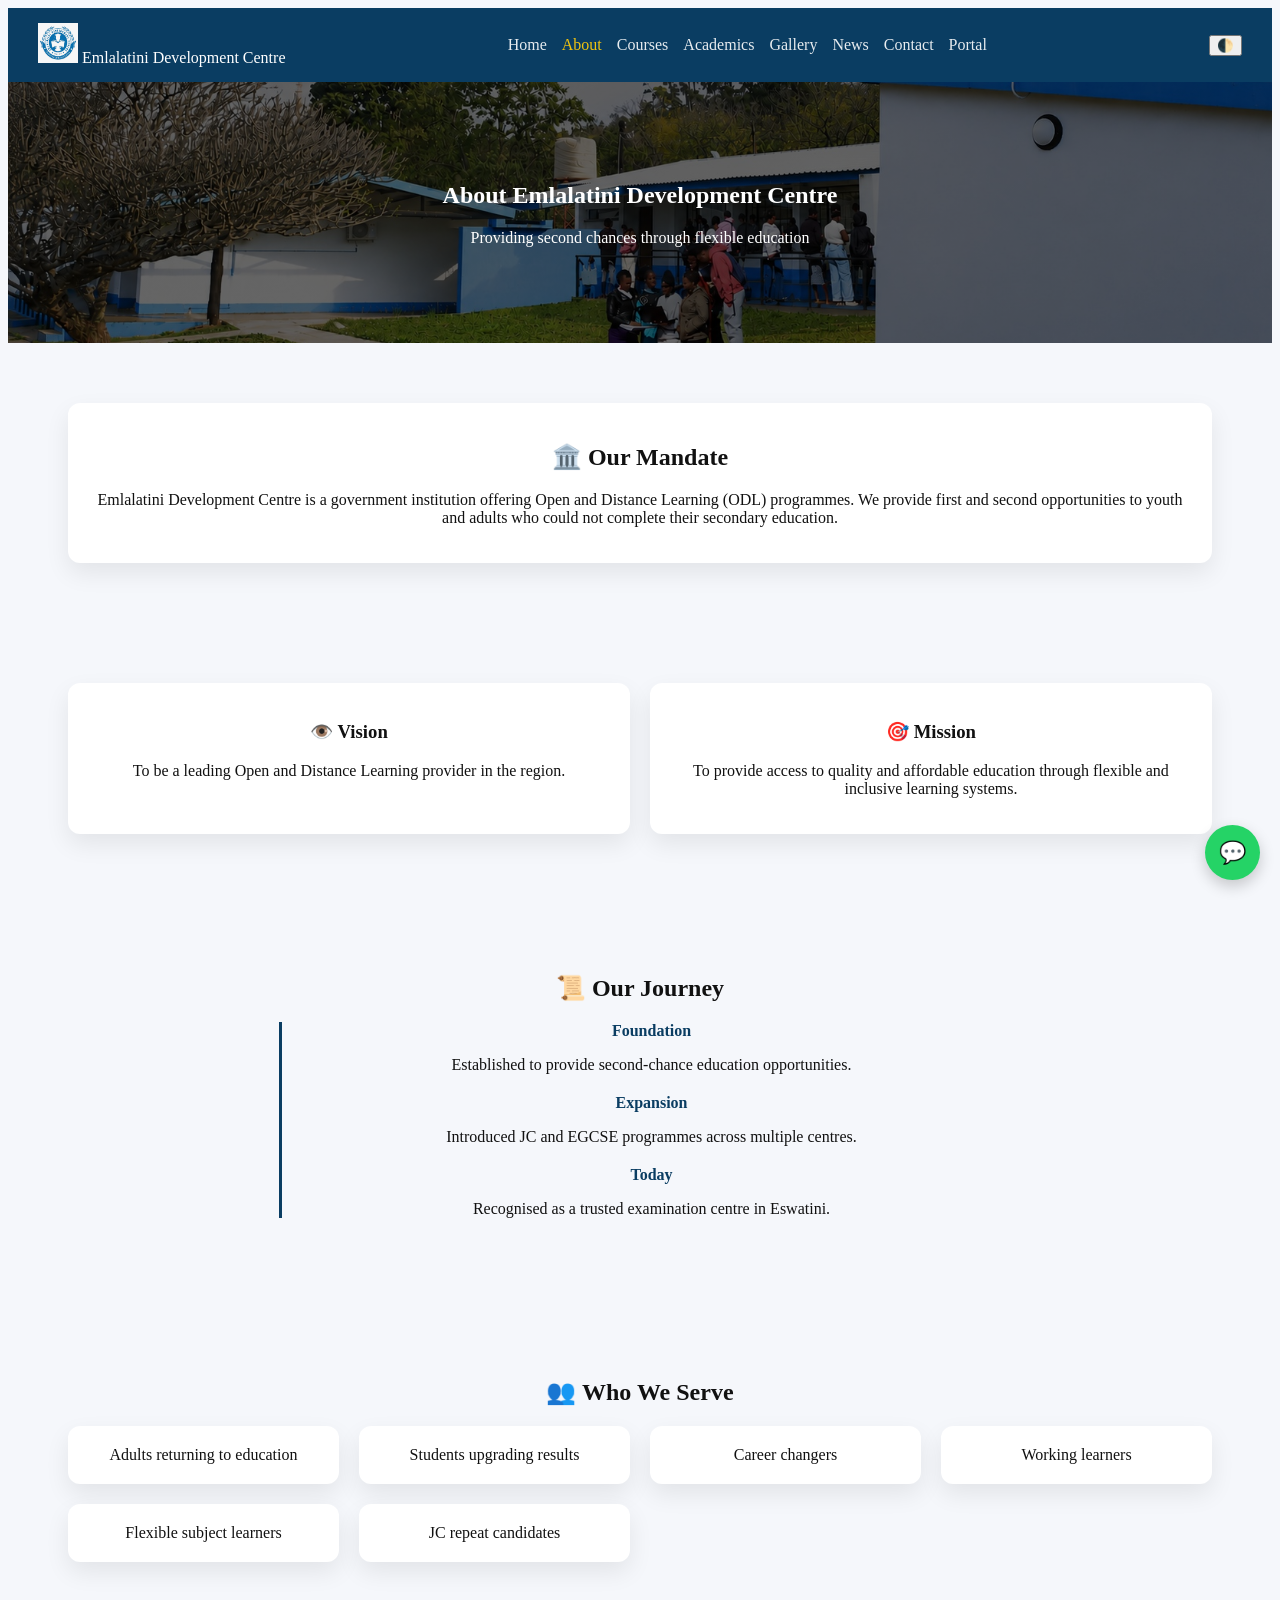
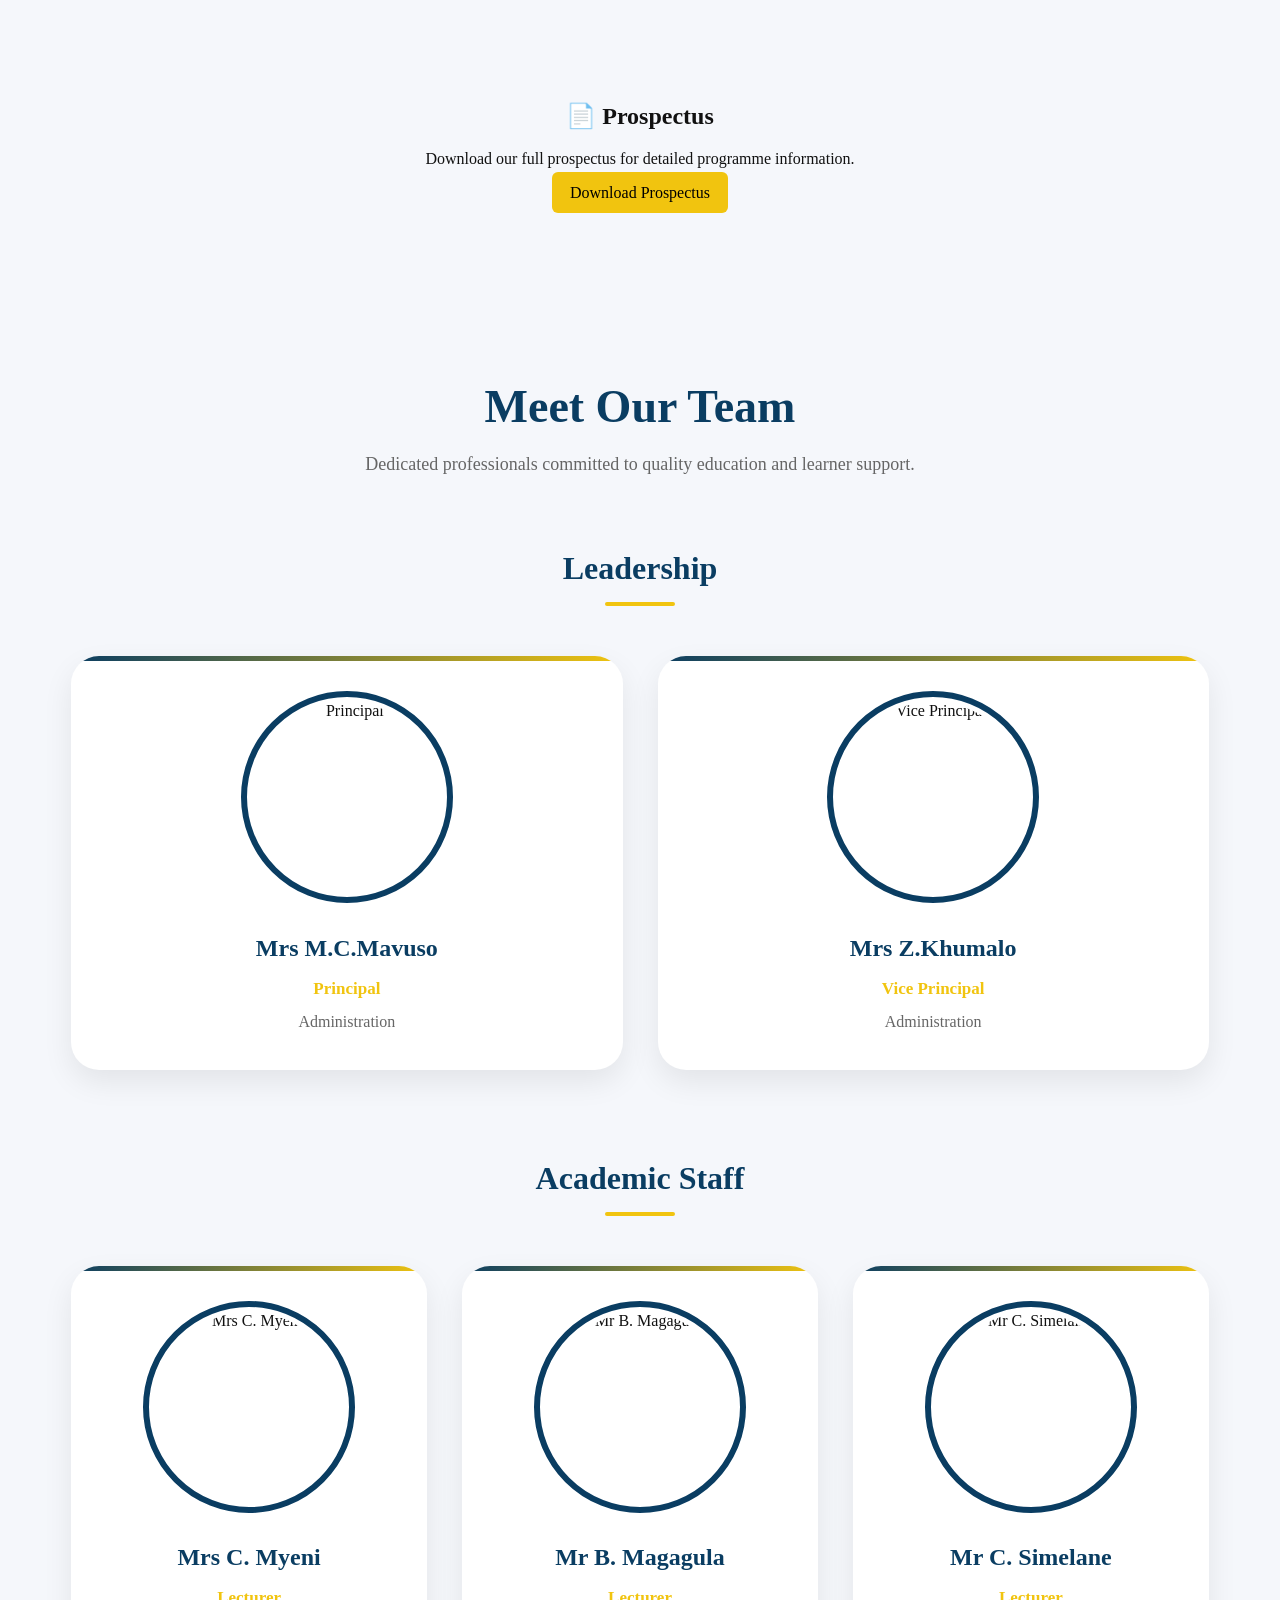
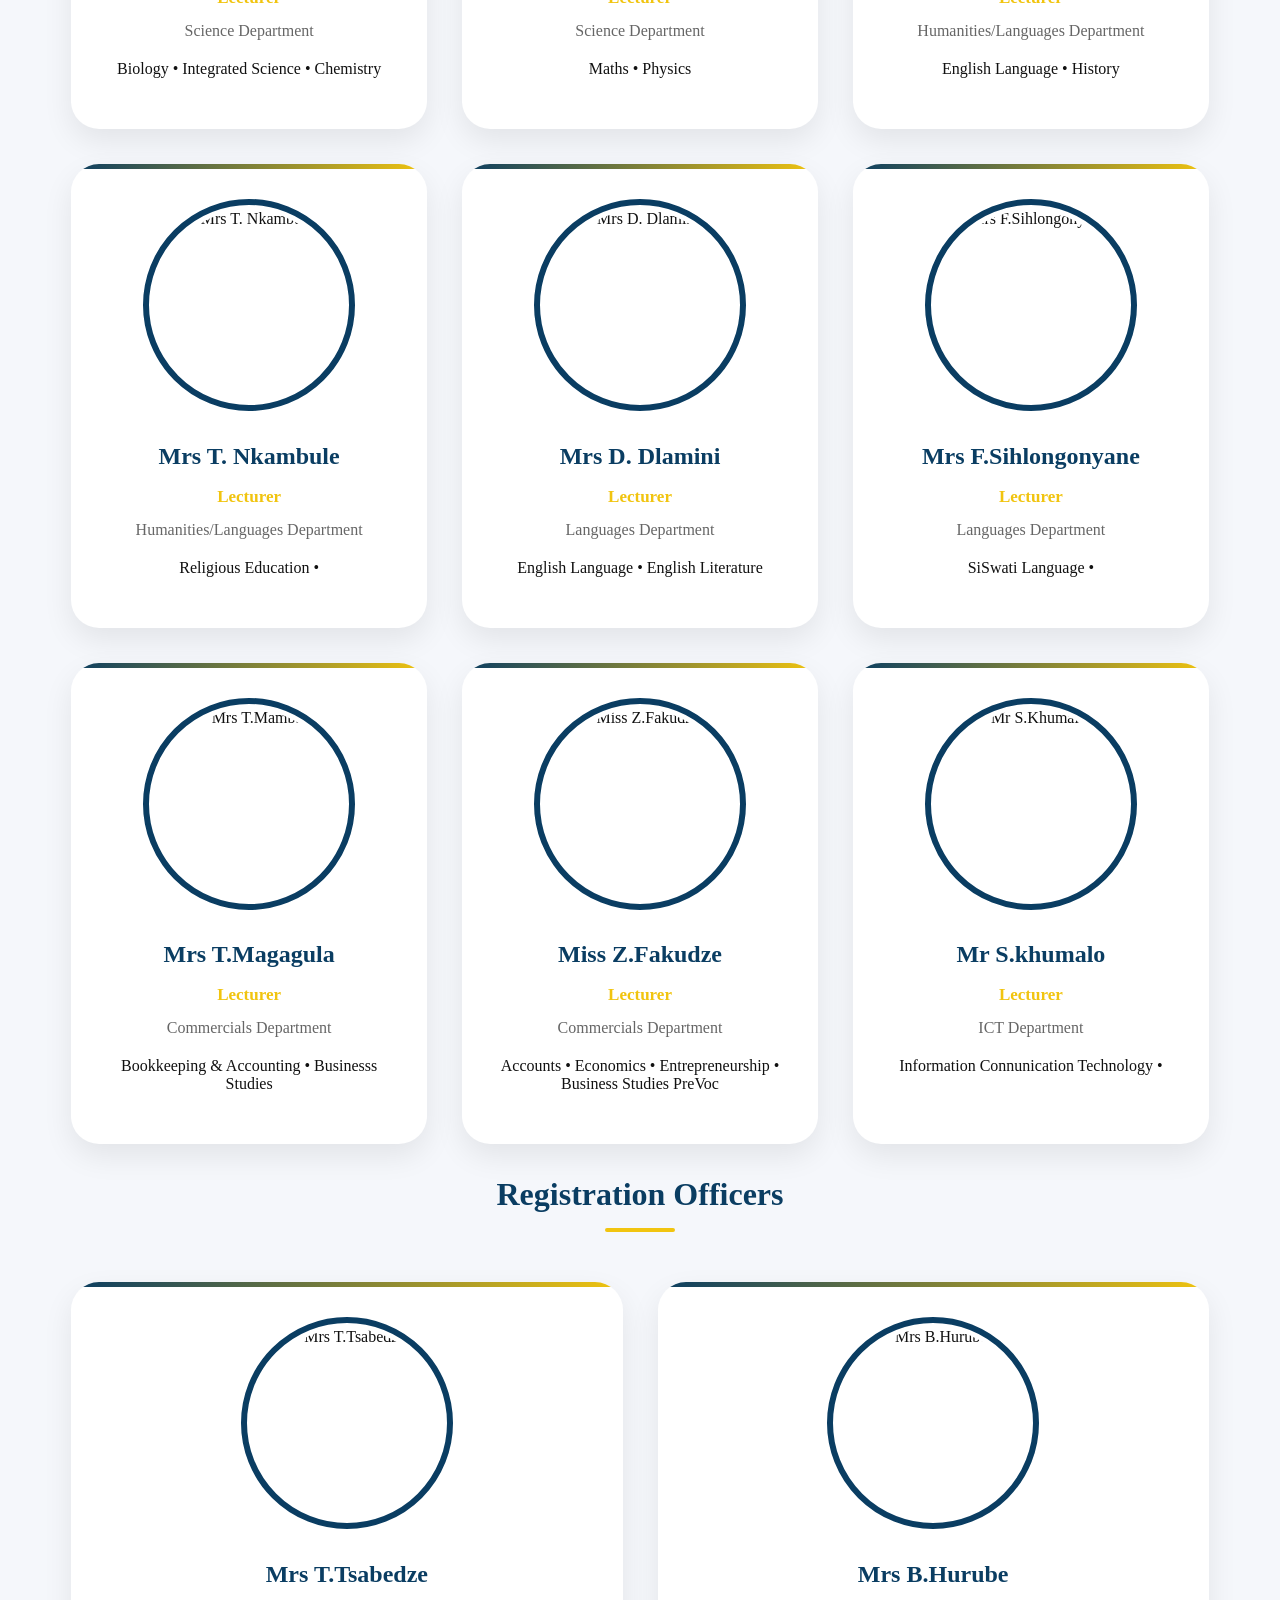
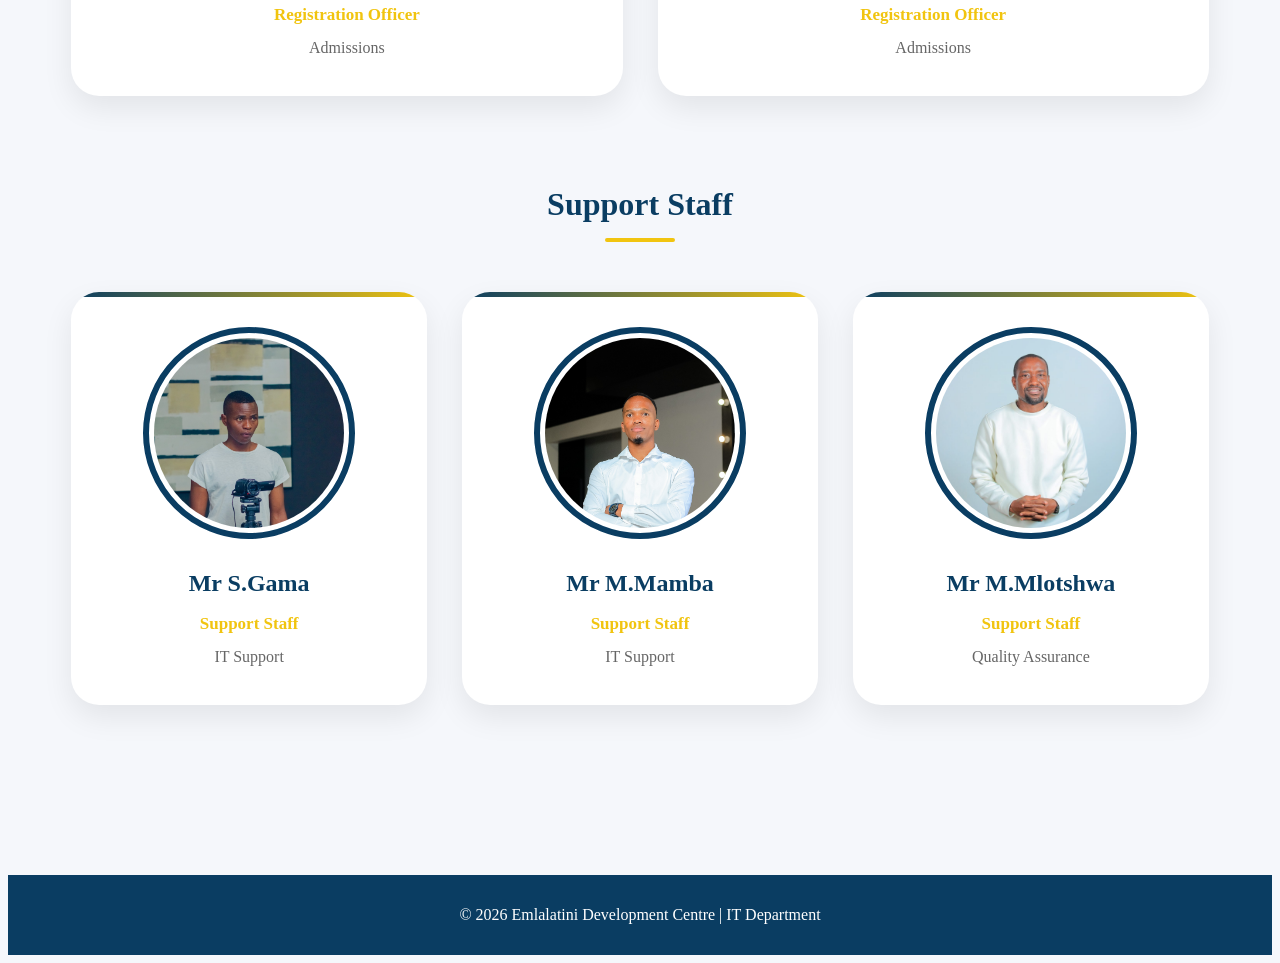
==== commit 6a60f180: "Update about.html" ====
--- a/about.html
+++ b/about.html
@@ -536,8 +536,8 @@
     <div class="team-grid">
 
       <div class="team-card">
-        <img src="images/staff/reg1.jpg" alt="Mrs T.Sihlongonyane">
-        <h4>Mrs T.Sihlongonyane</h4>
+        <img src="images/staff/reg1.jpg" alt="Mrs T.Tsabedze">
+        <h4>Mrs T.Tsabedze</h4>
         <p class="role">Registration Officer</p>
         <span>Admissions</span>
       </div>
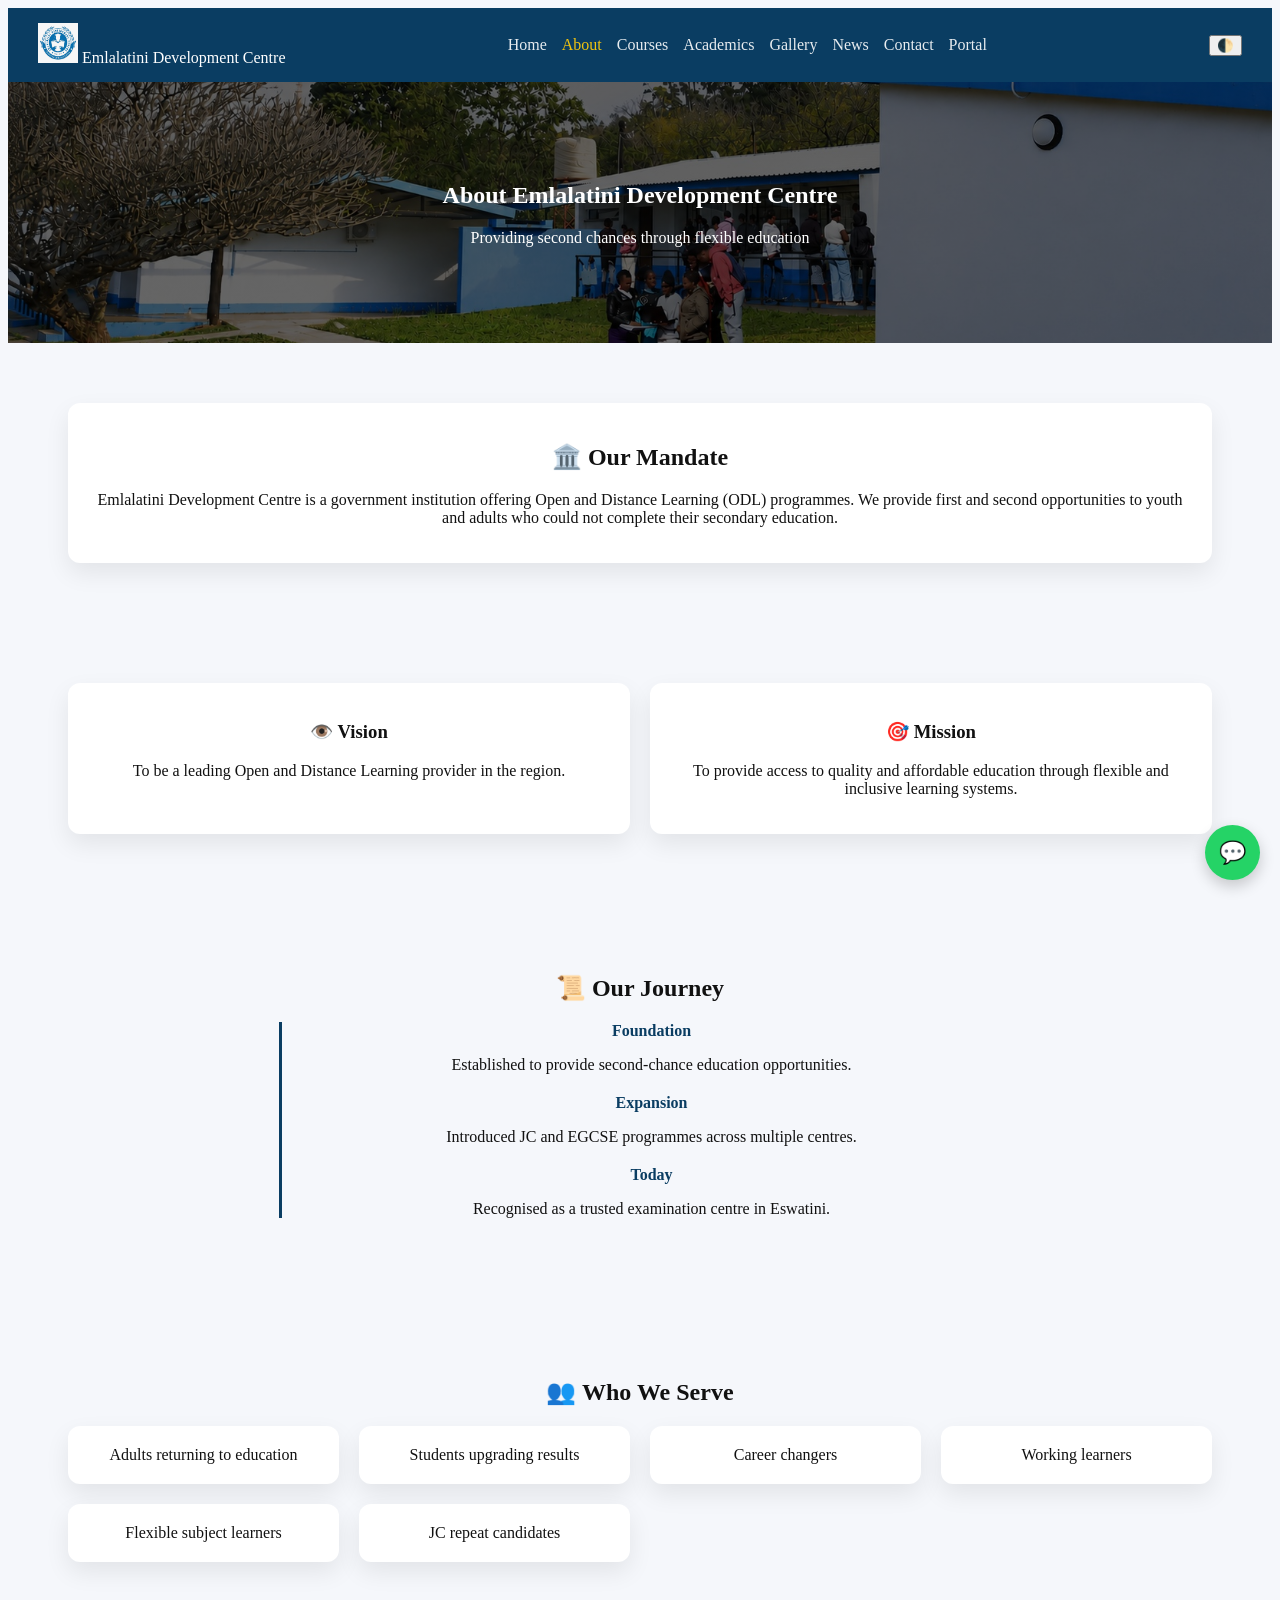
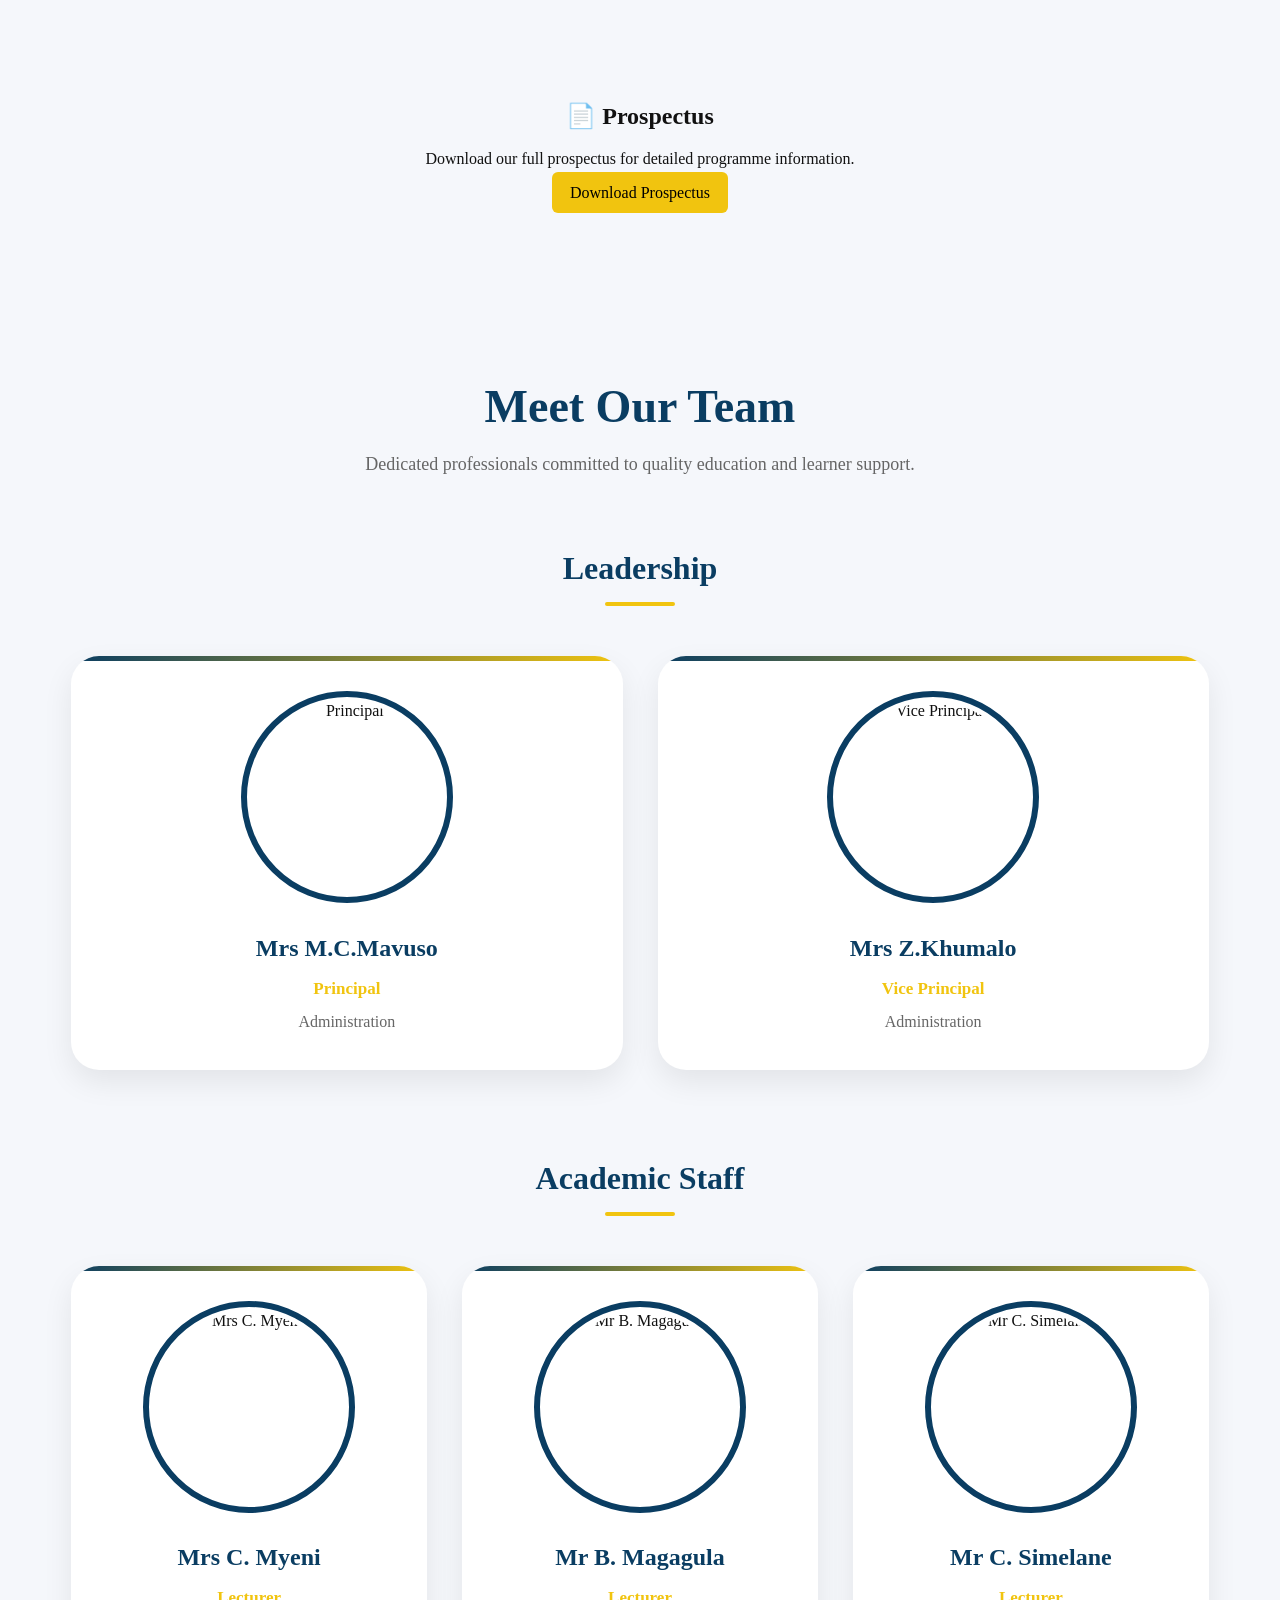
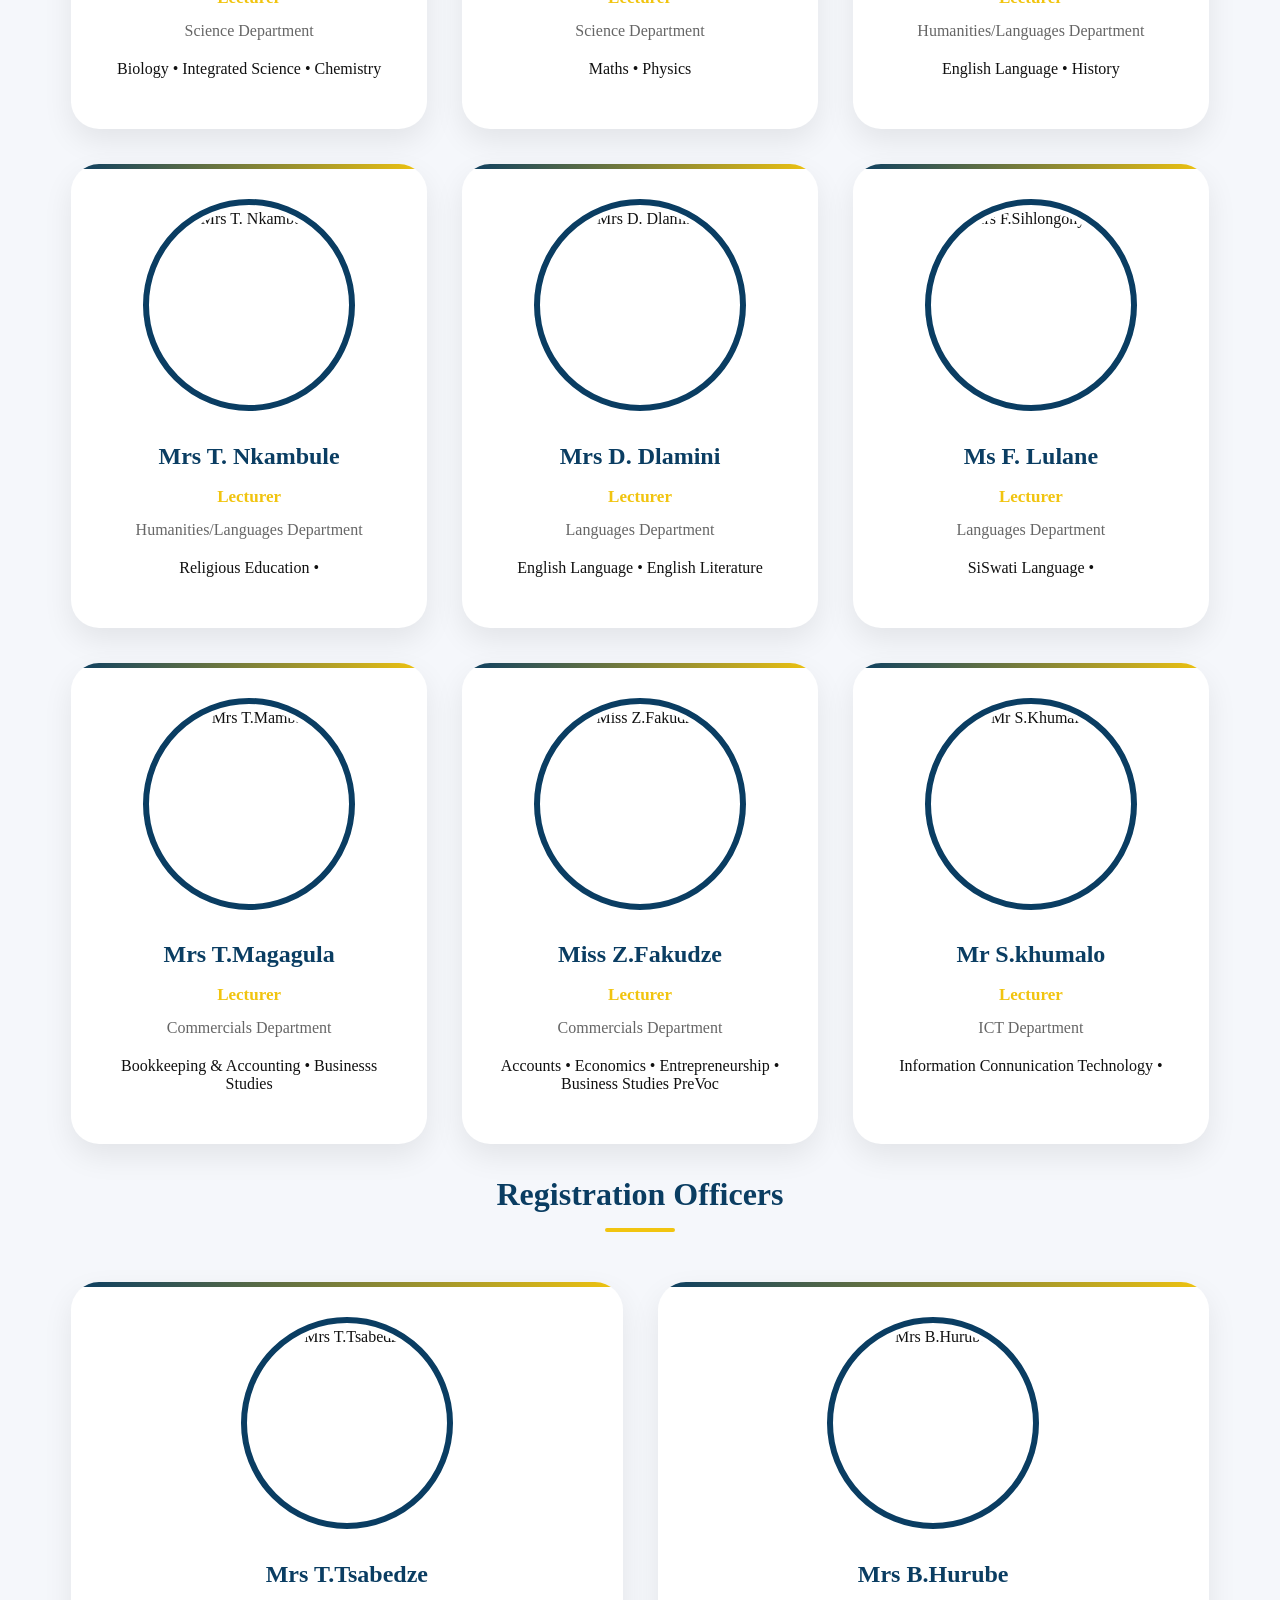
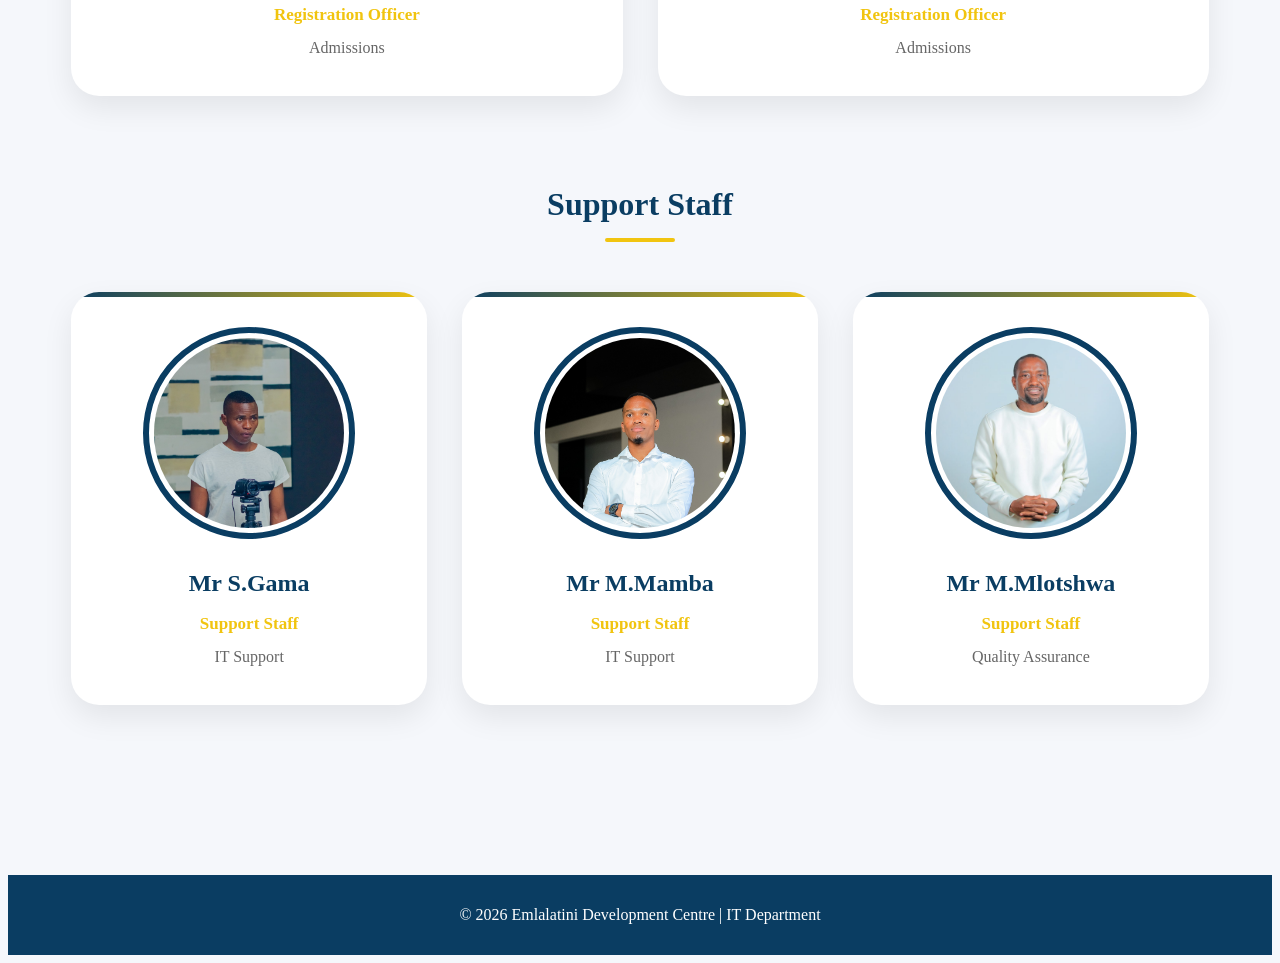
==== commit 0fee8384: "Update about.html" ====
--- a/about.html
+++ b/about.html
@@ -388,7 +388,7 @@
 </div>
       <div class="team-card">
         <img src="images/staff/lecturer6.jpg" alt="Mrs F.Sihlongonyane">
-        <h4>Mrs F.Sihlongonyane</h4>
+        <h4>Ms F. Lulane</h4>
         <p class="role">Lecturer</p>
         <span>Languages Department</span>
         <!-- HIDDEN DETAILS -->
